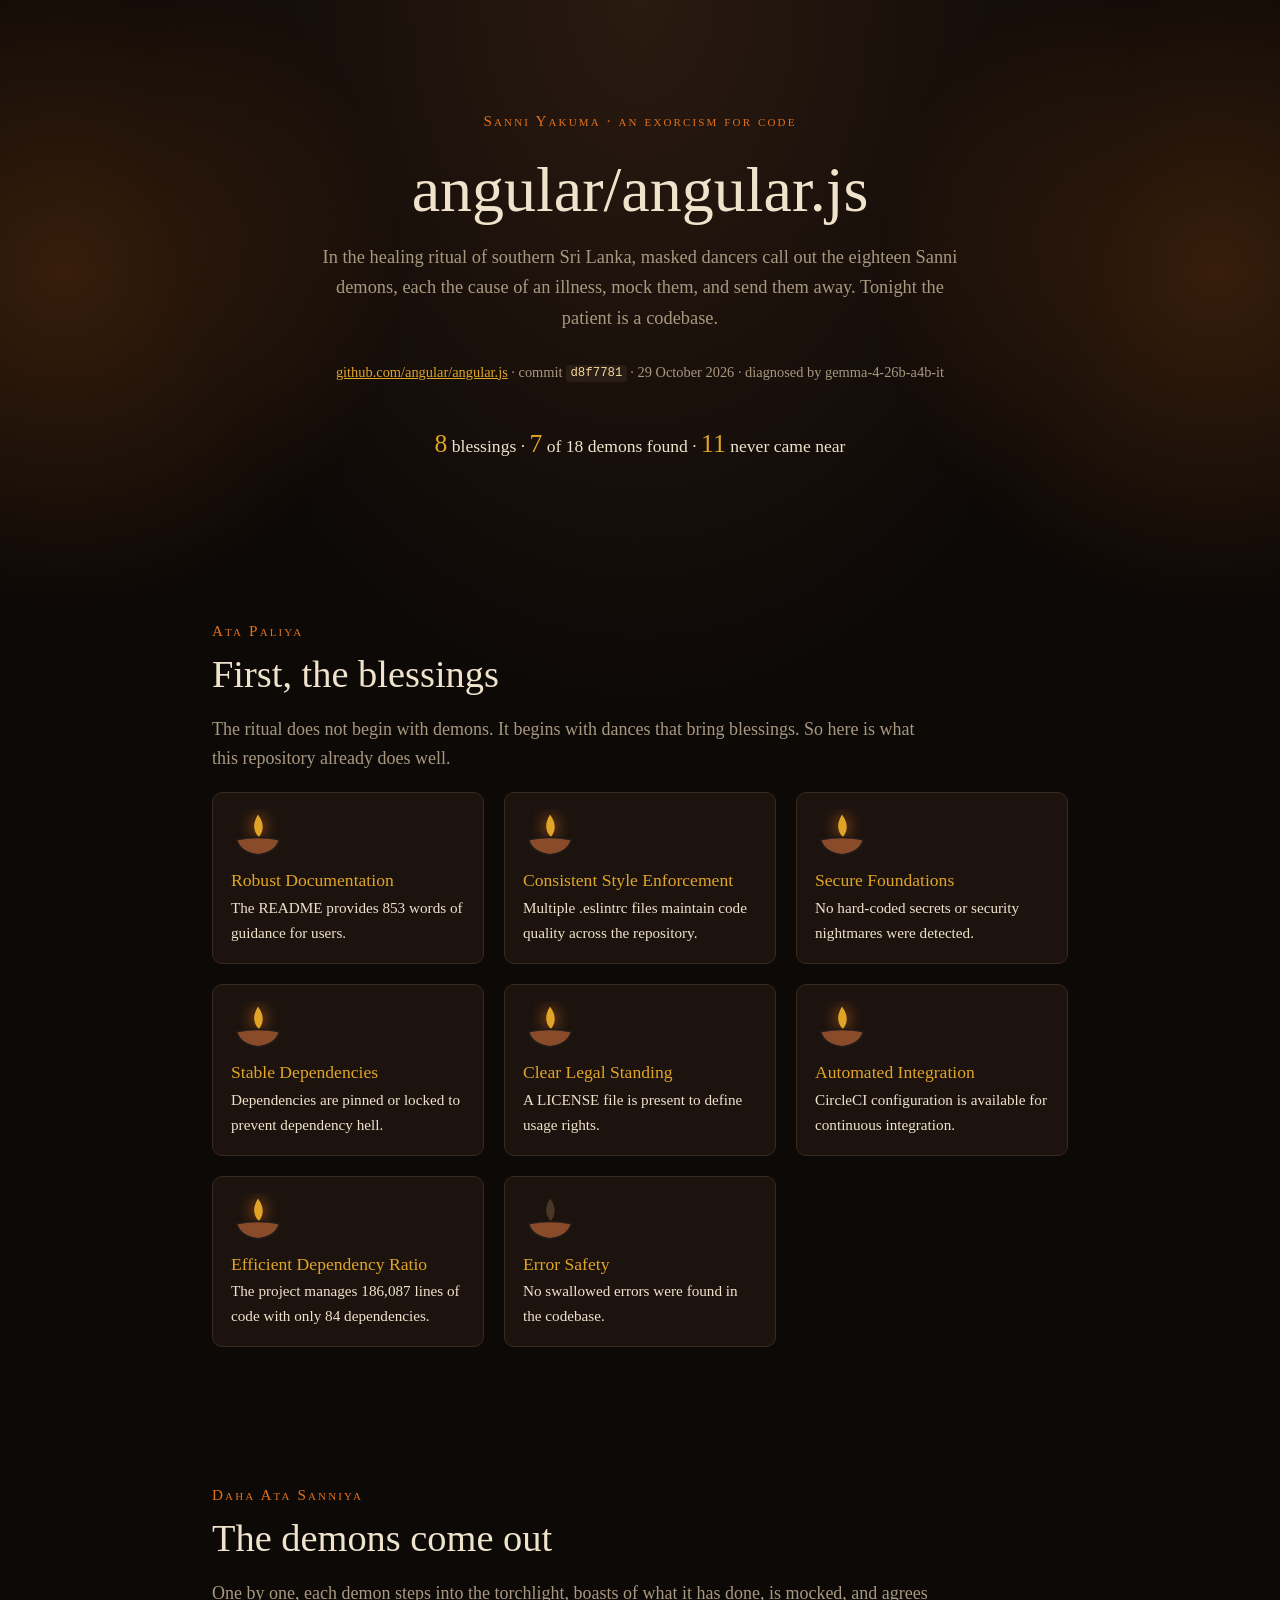
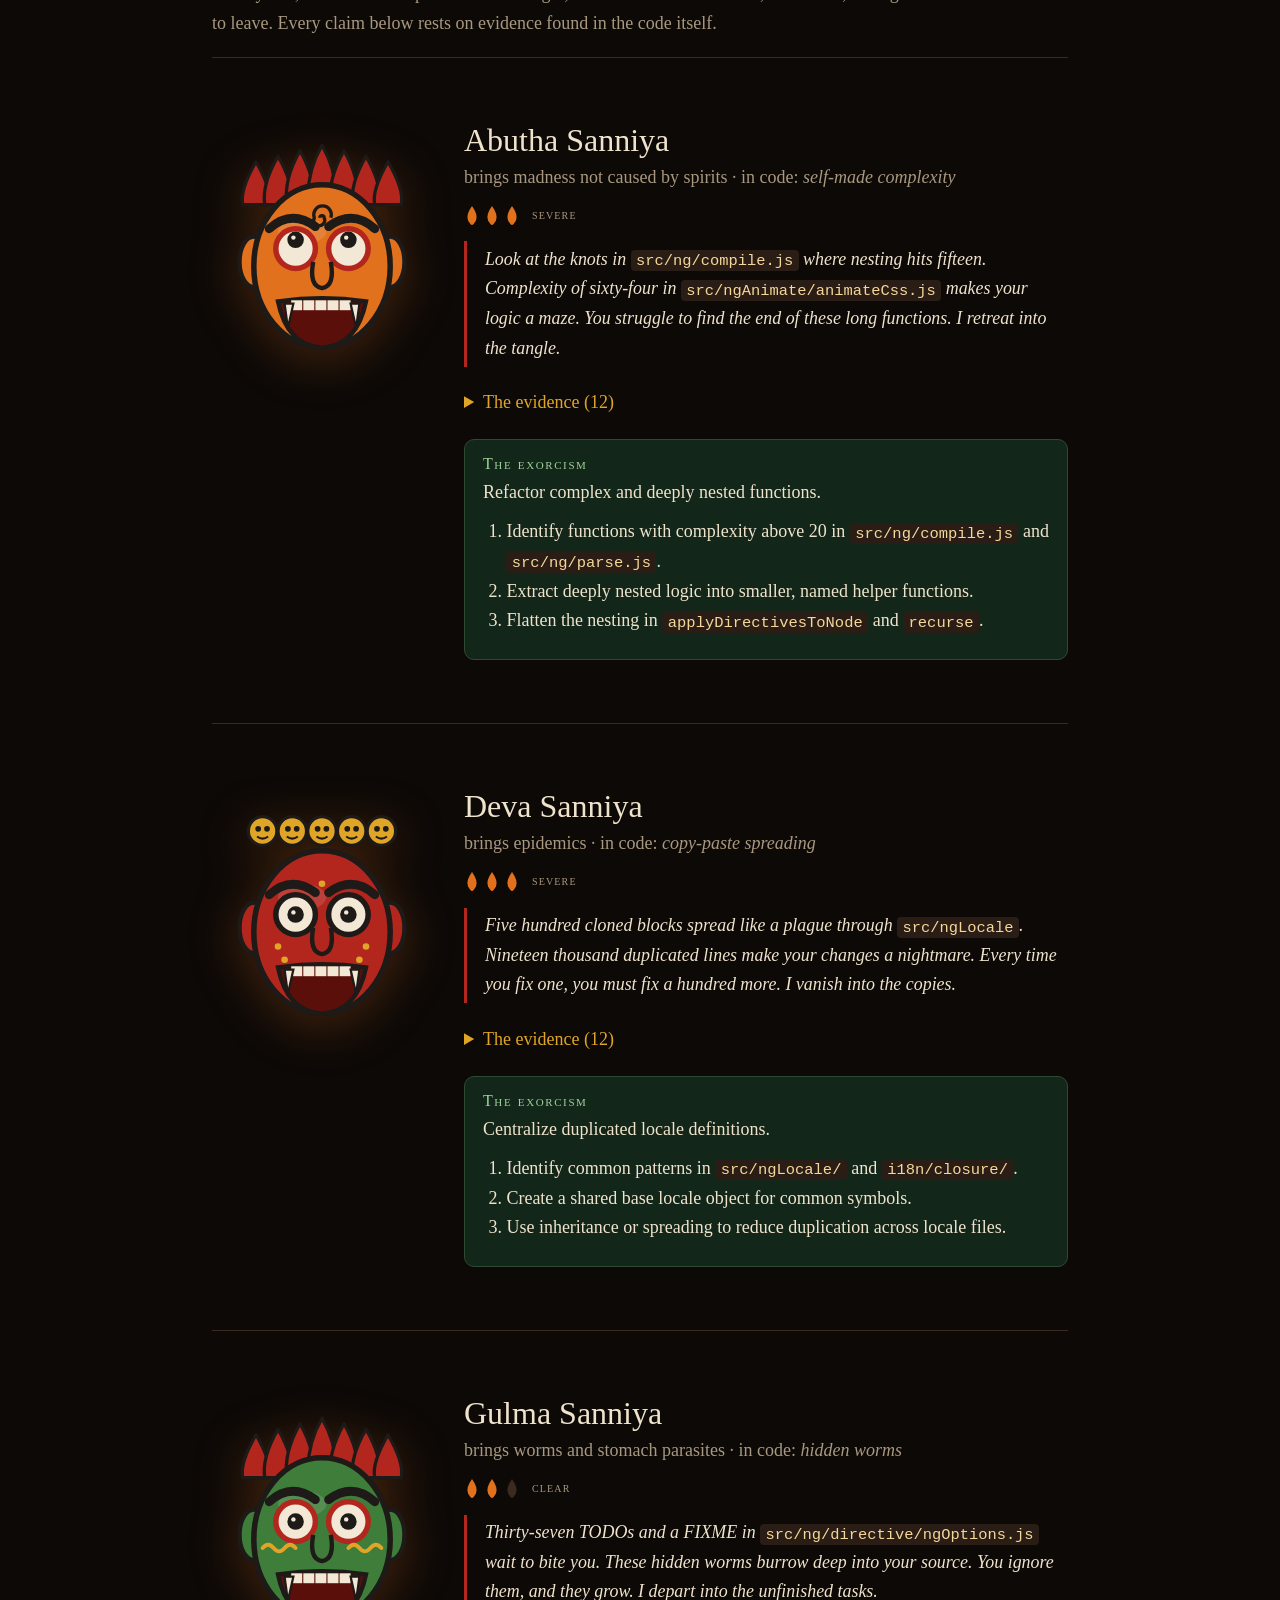
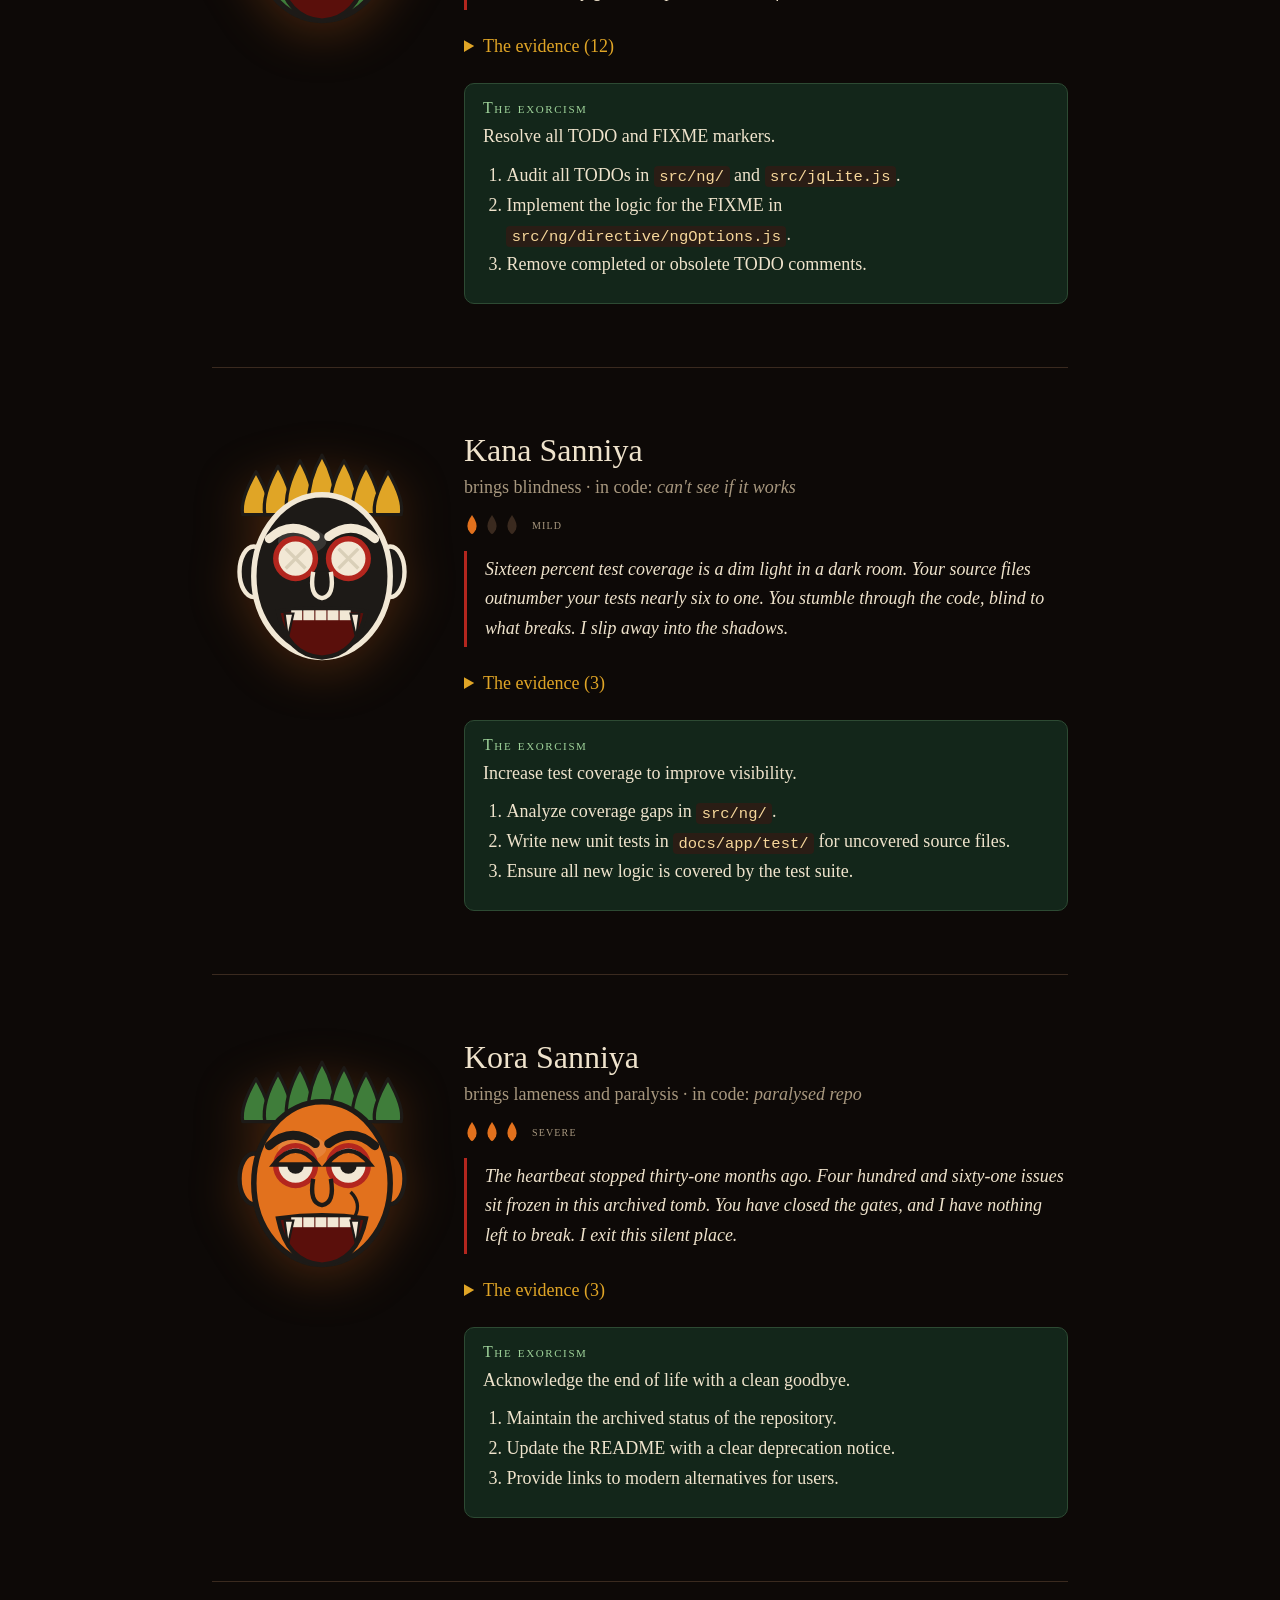
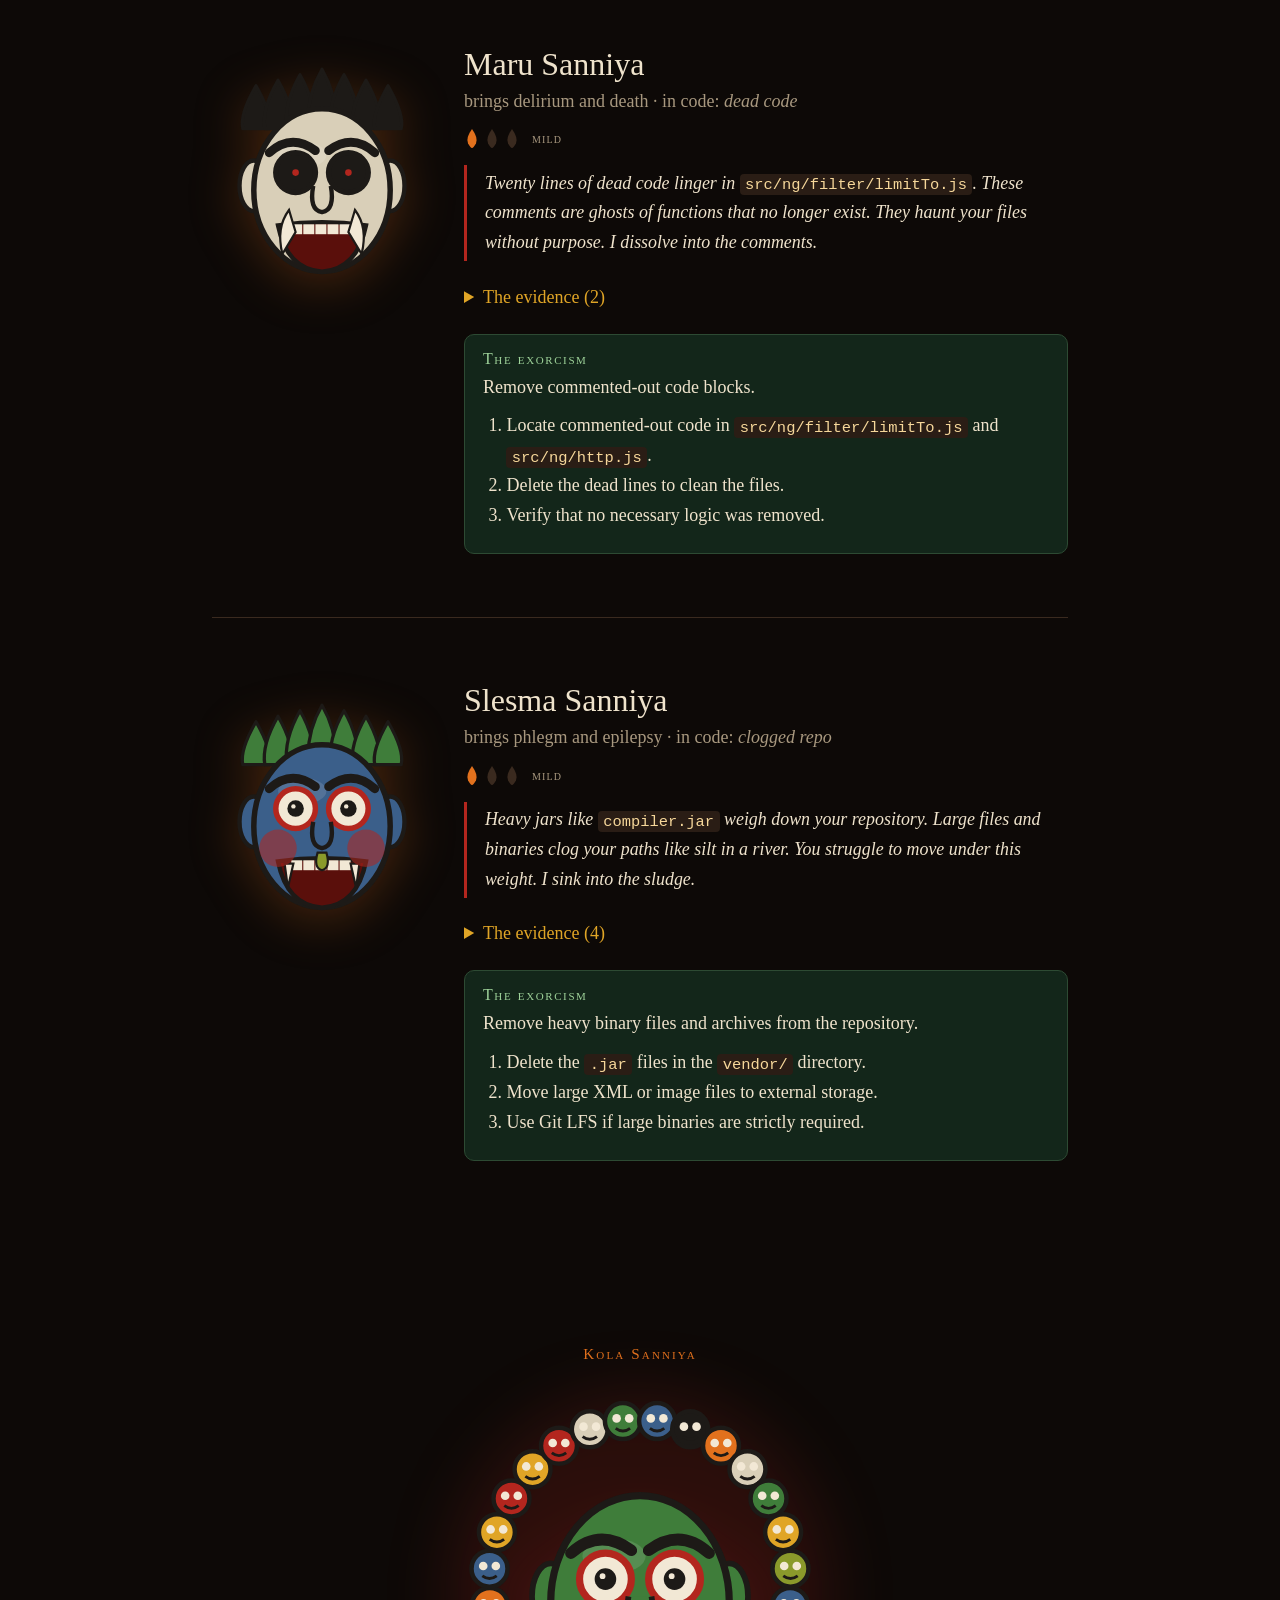
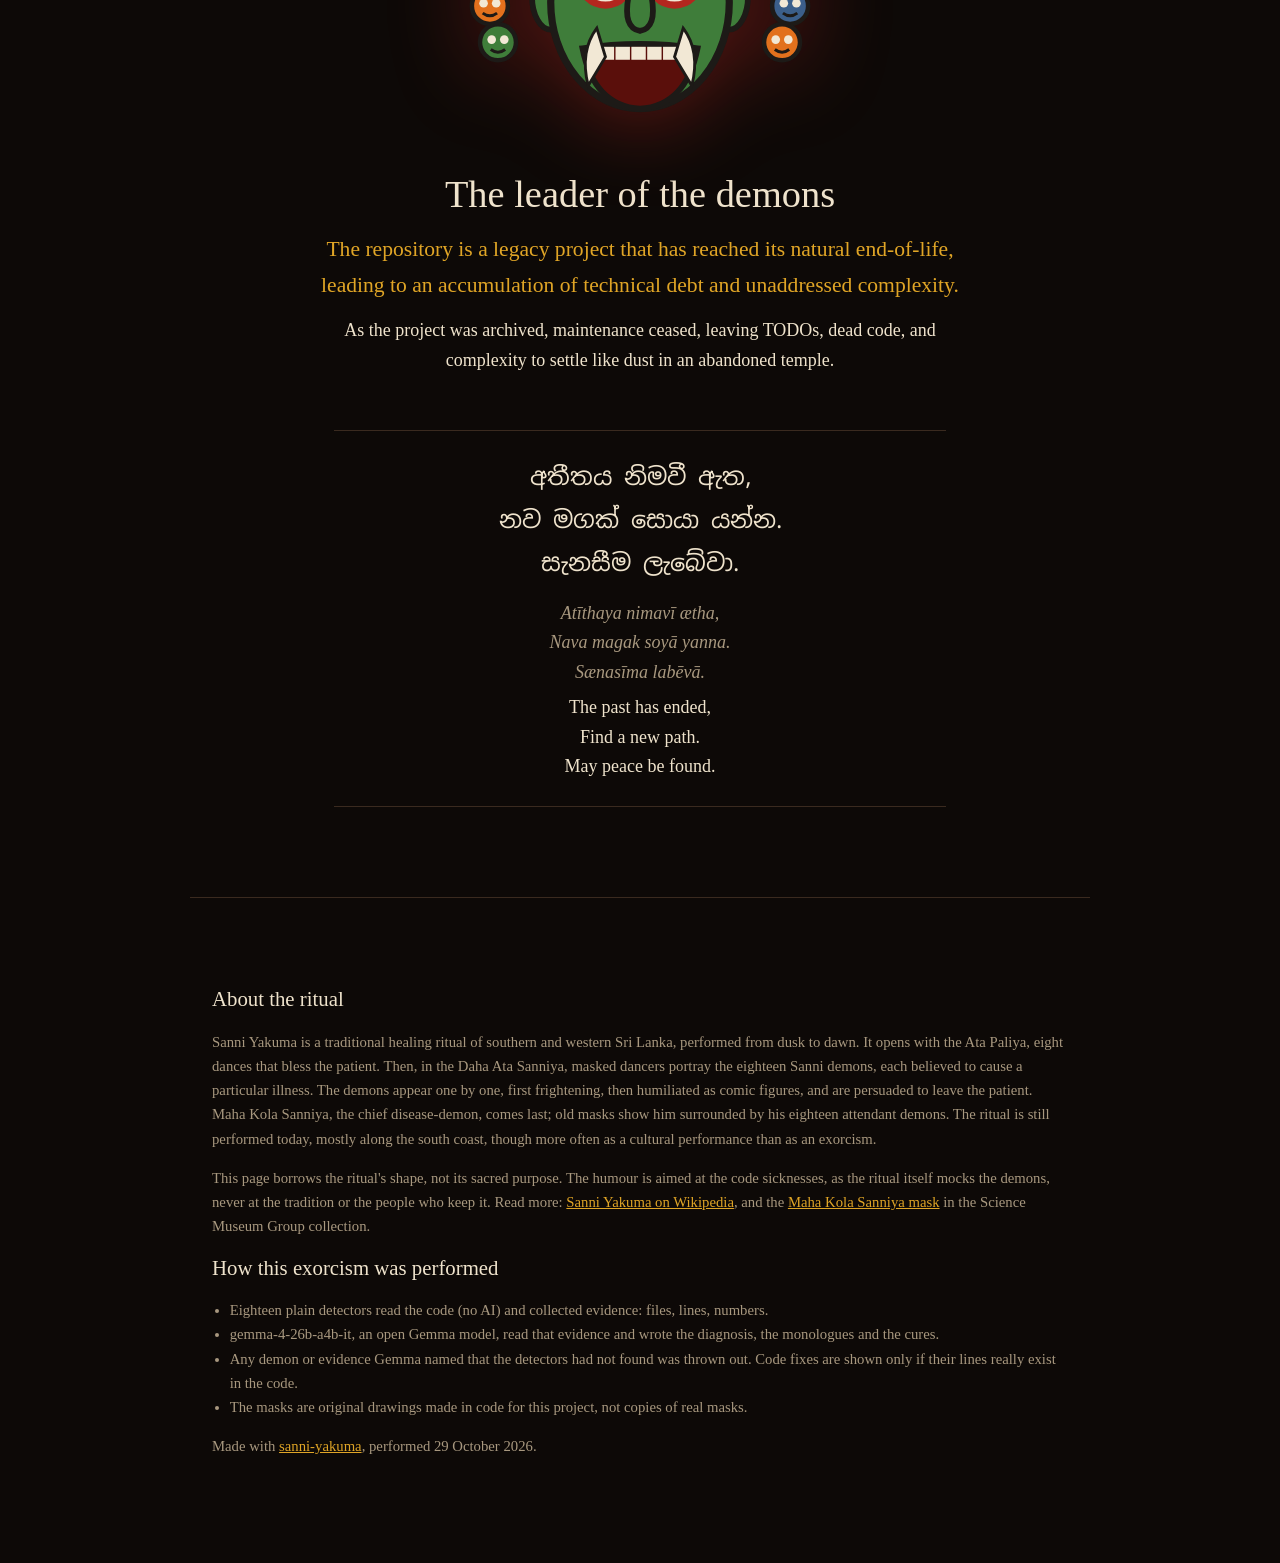
==== docs/angular-angular.js.html @ 9c195333 "docs: add the angular.js ritual to the Hall of Masks" ====
<!DOCTYPE html>
<html lang="en">
<head>
<meta charset="utf-8">
<meta name="viewport" content="width=device-width, initial-scale=1">
<title>Sanni Yakuma · angular/angular.js</title>
<meta name="description" content="An exorcism for the code of angular/angular.js, after the Sanni Yakuma healing ritual of southern Sri Lanka.">
<link rel="preconnect" href="https://fonts.googleapis.com">
<link rel="preconnect" href="https://fonts.gstatic.com" crossorigin>
<link href="https://fonts.googleapis.com/css2?family=Noto+Sans+Sinhala:wght@400;600&display=swap" rel="stylesheet">
<style>
/* Shared by the ritual page and the Hall of Masks. */
:root {
  --night: #0d0907; --wood: #1c130e; --ember: #e2711d; --gold: #e0a526; --red: #b3261e;
  --leaf: #3f7d3a; --cream: #efe3cc; --dim: #a8987f; --line: #3a2a1f;
  --serif: "Iowan Old Style", "Palatino Linotype", Palatino, Georgia, serif;
  --mono: ui-monospace, "SF Mono", Menlo, Consolas, monospace;
  --sinhala: "Noto Sans Sinhala", "Sinhala Sangam MN", "Iskoola Pota", sans-serif;
}
* { box-sizing: border-box; }
html { background: var(--night); }
body {
  margin: 0; color: var(--cream); font: 18px/1.65 var(--serif);
  background: radial-gradient(ellipse at 50% 0%, #2a1a10 0%, var(--night) 55%) fixed;
}
/* Torch light from both sides of the stage. */
body::before, body::after {
  content: ""; position: fixed; top: -10vh; width: 60vw; height: min(80vh, 800px); pointer-events: none; z-index: 0;
  background: radial-gradient(circle, rgba(226,113,29,.20) 0%, rgba(226,113,29,0) 65%);
  animation: flicker 3.7s infinite;
}
body::before { left: -25vw; }
body::after { right: -25vw; animation-duration: 4.3s; animation-delay: -1.2s; }
@keyframes flicker {
  0%, 100% { opacity: .85; } 12% { opacity: 1; } 20% { opacity: .7; } 34% { opacity: .95; }
  52% { opacity: .78; } 68% { opacity: 1; } 81% { opacity: .82; }
}
main, header, footer { position: relative; z-index: 1; max-width: 900px; margin: 0 auto; padding: 0 22px; }
a { color: var(--gold); }
code { font: .86em var(--mono); background: #2a1d15; padding: .1em .35em; border-radius: 4px; color: #f6d79a; }
h1, h2, h3, h4 { font-weight: normal; line-height: 1.2; }
.kicker { font-variant: small-caps; letter-spacing: .14em; color: var(--ember); font-size: .95rem; margin: 0; }
/* Opening */
header.stage { text-align: center; padding-top: clamp(48px, 12vh, 140px); padding-bottom: clamp(24px, 6vh, 70px); }
header.stage h1 { font-size: clamp(2.2rem, 6vw, 4rem); margin: .3em 0 .2em; word-break: break-word; }
header.stage .lede { font-size: 1.15rem; color: var(--dim); max-width: 36em; margin: 0 auto 1.5em; }
.meta { font-size: .9rem; color: var(--dim); }
.meta span + span::before { content: " · "; }
.tally { margin-top: 2.2em; font-size: 1.1rem; }
.tally strong { color: var(--gold); font-weight: normal; font-size: 1.6rem; }

section { padding: clamp(40px, 9vh, 110px) 0 clamp(20px, 4vh, 50px); }
section > h2 { font-size: clamp(1.7rem, 4vw, 2.4rem); margin: .2em 0 .4em; }
section > .intro { color: var(--dim); max-width: 40em; }

/* Ata Paliya: blessings as oil lamps */
.lamps { list-style: none; padding: 0; display: grid; grid-template-columns: repeat(auto-fill, minmax(250px, 1fr)); gap: 20px; }
.lamp { background: var(--wood); border: 1px solid var(--line); border-radius: 10px; padding: 16px 18px 18px; }
.lamp svg { width: 54px; height: 54px; display: block; }
.lamp .flame { fill: #4a3626; transition: fill 1.2s, filter 1.2s; }
.lamp.lit .flame, .no-js .lamp .flame { fill: var(--gold); filter: drop-shadow(0 0 8px var(--ember)); }
.lamp h3 { font-size: 1.1rem; margin: .4em 0 .2em; color: var(--gold); }
.lamp p { margin: 0; font-size: .95rem; color: var(--cream); }

/* Daha Ata Sanniya: the demons */
.demon { display: grid; grid-template-columns: 220px minmax(0, 1fr); gap: 32px; padding: clamp(32px, 7vh, 90px) 0; border-top: 1px solid var(--line); }
.demon .body { min-width: 0; }
.demon .mask svg { width: 100%; height: auto; filter: drop-shadow(0 10px 24px rgba(226,113,29,.25)); }
.demon h3 { font-size: 2rem; margin: 0; }
.demon .illness { color: var(--dim); margin: .2em 0 .6em; }
.flames { display: flex; gap: 4px; align-items: center; margin-bottom: 1em; font-size: .9rem; color: var(--dim); }
.flames svg { width: 16px; height: 21px; fill: var(--ember); }
.flames svg.off { fill: #3a2a1f; }
.flames span { margin-left: 8px; font-variant: small-caps; letter-spacing: .08em; }
blockquote.monologue {
  margin: 0 0 1.2em; padding: .2em 0 .2em 1em; border-left: 3px solid var(--red);
  font-style: italic; font-size: 1.12rem;
}
details { margin: 0 0 1.2em; }
summary { cursor: pointer; color: var(--gold); }
.evidence { list-style: none; padding: 0; margin: .6em 0 0; font-size: .92rem; }
.evidence li { padding: 6px 0; border-bottom: 1px dashed var(--line); }
.evidence .eid { color: var(--dim); font: .8em var(--mono); margin-right: .5em; }
.evidence .note { color: var(--dim); }
.exorcism { background: #13261a; border: 1px solid #2d4a33; border-radius: 10px; padding: 14px 18px; }
.exorcism h4 { margin: 0 0 .3em; color: #9fd39a; font-variant: small-caps; letter-spacing: .1em; font-size: 1rem; }
.exorcism p { margin: 0 0 .5em; }
.exorcism ol { margin: 0 0 .5em; padding-left: 1.3em; }
pre.diff { margin: .8em 0 0; padding: 12px; overflow-x: auto; background: #0b0f0b; border-radius: 6px; font: 13px/1.5 var(--mono); }
pre.diff .add { color: #8fdc8a; } pre.diff .del { color: #ef8a80; }
pre.diff .hunk { color: #7aa6d6; } pre.diff .file { color: var(--dim); } pre.diff .ctx { color: #c9bda8; }
pre.diff span { display: block; white-space: pre; }
.none { color: var(--dim); font-style: italic; }

/* The spared */
.spared { display: grid; grid-template-columns: repeat(auto-fill, minmax(190px, 1fr)); gap: 16px; list-style: none; padding: 0; }
.spared li { display: flex; gap: 10px; align-items: center; font-size: .88rem; color: var(--dim); }
.spared svg { width: 56px; flex: none; opacity: .75; }
.spared strong { color: var(--cream); font-weight: normal; display: block; }

/* Kola Sanniya */
#kola { text-align: center; }
#kola .mask svg { width: min(360px, 80vw); height: auto; filter: drop-shadow(0 12px 40px rgba(179,38,30,.45)); }
#kola .root { font-size: 1.35rem; max-width: 30em; margin: .6em auto; color: var(--gold); }
#kola .explanation { max-width: 36em; margin: 0 auto; color: var(--cream); }
.verse { margin: 3em auto 0; max-width: 34em; padding: 24px; border-top: 1px solid var(--line); border-bottom: 1px solid var(--line); }
.verse .si { font: 1.5rem/1.8 var(--sinhala); margin: 0; white-space: pre-line; }
.verse .tr { color: var(--dim); font-style: italic; margin: .8em 0 .3em; white-space: pre-line; }
.verse .en { margin: 0; white-space: pre-line; }

footer { padding: clamp(40px, 8vh, 100px) 22px clamp(50px, 10vh, 120px); color: var(--dim); font-size: .92rem; border-top: 1px solid var(--line); margin-top: 6vh; }
footer h2 { color: var(--cream); font-size: 1.3rem; }
footer ul { padding-left: 1.2em; }

/* Demons walk on as you scroll (only when JS runs). */
.js .reveal { opacity: 0; transform: translateY(40px); transition: opacity 1s ease, transform 1s ease; }
.js .reveal.seen { opacity: 1; transform: none; }

@media (max-width: 680px) {
  .demon { grid-template-columns: 1fr; gap: 12px; }
  .demon .mask svg { width: 170px; }
}
@media (prefers-reduced-motion: reduce) {
  body::before, body::after { animation: none; }
  .js .reveal { opacity: 1; transform: none; transition: none; }
  .lamp .flame { transition: none; }
}
</style>
</head>
<body class="no-js">
<script>document.body.classList.remove("no-js"); document.documentElement.classList.add("js");</script>

<header class="stage">
  <p class="kicker">Sanni Yakuma · an exorcism for code</p>
  <h1>angular/angular.js</h1>
  <p class="lede">
    In the healing ritual of southern Sri Lanka, masked dancers call out the eighteen Sanni demons,
    each the cause of an illness, mock them, and send them away. Tonight the patient is a codebase.
  </p>
  <p class="meta">
<span><a href="https://github.com/angular/angular.js">github.com/angular/angular.js</a></span><span>commit <code>d8f7781</code></span>    <span>29 October 2026</span>
    <span>diagnosed by gemma-4-26b-a4b-it</span>
  </p>
  <p class="tally">
    <strong>8</strong> blessings ·
    <strong>7</strong> of 18 demons found ·
    <strong>11</strong> never came near
  </p>
</header>

<main>
  <section id="ata-paliya">
    <p class="kicker">Ata Paliya</p>
    <h2>First, the blessings</h2>
    <p class="intro">
      The ritual does not begin with demons. It begins with dances that bring blessings.
      So here is what this repository already does well.
    </p>
    <ul class="lamps">
      <li class="lamp reveal">
        <svg viewBox="0 0 60 60" aria-hidden="true">
          <path class="flame" d="M30,6 Q40,20 31,31 Q21,21 30,6 Z"/>
          <path d="M6,34 Q30,29 54,34 Q50,49 30,51 Q10,49 6,34 Z" fill="#8a4b2a" stroke="#1d1a17" stroke-width="2"/>
        </svg>
        <h3>Robust Documentation</h3>
        <p>The README provides 853 words of guidance for users.</p>
      </li>
      <li class="lamp reveal">
        <svg viewBox="0 0 60 60" aria-hidden="true">
          <path class="flame" d="M30,6 Q40,20 31,31 Q21,21 30,6 Z"/>
          <path d="M6,34 Q30,29 54,34 Q50,49 30,51 Q10,49 6,34 Z" fill="#8a4b2a" stroke="#1d1a17" stroke-width="2"/>
        </svg>
        <h3>Consistent Style Enforcement</h3>
        <p>Multiple .eslintrc files maintain code quality across the repository.</p>
      </li>
      <li class="lamp reveal">
        <svg viewBox="0 0 60 60" aria-hidden="true">
          <path class="flame" d="M30,6 Q40,20 31,31 Q21,21 30,6 Z"/>
          <path d="M6,34 Q30,29 54,34 Q50,49 30,51 Q10,49 6,34 Z" fill="#8a4b2a" stroke="#1d1a17" stroke-width="2"/>
        </svg>
        <h3>Secure Foundations</h3>
        <p>No hard-coded secrets or security nightmares were detected.</p>
      </li>
      <li class="lamp reveal">
        <svg viewBox="0 0 60 60" aria-hidden="true">
          <path class="flame" d="M30,6 Q40,20 31,31 Q21,21 30,6 Z"/>
          <path d="M6,34 Q30,29 54,34 Q50,49 30,51 Q10,49 6,34 Z" fill="#8a4b2a" stroke="#1d1a17" stroke-width="2"/>
        </svg>
        <h3>Stable Dependencies</h3>
        <p>Dependencies are pinned or locked to prevent dependency hell.</p>
      </li>
      <li class="lamp reveal">
        <svg viewBox="0 0 60 60" aria-hidden="true">
          <path class="flame" d="M30,6 Q40,20 31,31 Q21,21 30,6 Z"/>
          <path d="M6,34 Q30,29 54,34 Q50,49 30,51 Q10,49 6,34 Z" fill="#8a4b2a" stroke="#1d1a17" stroke-width="2"/>
        </svg>
        <h3>Clear Legal Standing</h3>
        <p>A LICENSE file is present to define usage rights.</p>
      </li>
      <li class="lamp reveal">
        <svg viewBox="0 0 60 60" aria-hidden="true">
          <path class="flame" d="M30,6 Q40,20 31,31 Q21,21 30,6 Z"/>
          <path d="M6,34 Q30,29 54,34 Q50,49 30,51 Q10,49 6,34 Z" fill="#8a4b2a" stroke="#1d1a17" stroke-width="2"/>
        </svg>
        <h3>Automated Integration</h3>
        <p>CircleCI configuration is available for continuous integration.</p>
      </li>
      <li class="lamp reveal">
        <svg viewBox="0 0 60 60" aria-hidden="true">
          <path class="flame" d="M30,6 Q40,20 31,31 Q21,21 30,6 Z"/>
          <path d="M6,34 Q30,29 54,34 Q50,49 30,51 Q10,49 6,34 Z" fill="#8a4b2a" stroke="#1d1a17" stroke-width="2"/>
        </svg>
        <h3>Efficient Dependency Ratio</h3>
        <p>The project manages 186,087 lines of code with only 84 dependencies.</p>
      </li>
      <li class="lamp reveal">
        <svg viewBox="0 0 60 60" aria-hidden="true">
          <path class="flame" d="M30,6 Q40,20 31,31 Q21,21 30,6 Z"/>
          <path d="M6,34 Q30,29 54,34 Q50,49 30,51 Q10,49 6,34 Z" fill="#8a4b2a" stroke="#1d1a17" stroke-width="2"/>
        </svg>
        <h3>Error Safety</h3>
        <p>No swallowed errors were found in the codebase.</p>
      </li>
    </ul>
  </section>

  <section id="daha-ata-sanniya">
    <p class="kicker">Daha Ata Sanniya</p>
    <h2>The demons come out</h2>
    <p class="intro">
      One by one, each demon steps into the torchlight, boasts of what it has done, is mocked,
      and agrees to leave. Every claim below rests on evidence found in the code itself.
    </p>

    <article class="demon reveal" id="abutha">
      <div class="mask"><svg xmlns="http://www.w3.org/2000/svg" viewBox="0 0 200 215" role="img" aria-label="Abutha Sanniya mask"><title>Abutha Sanniya mask</title><path d="M28,76 Q25,63 40,37 Q55,63 52,76 Z" fill="#b3261e" stroke="#1d1a17" stroke-width="3" stroke-linejoin="round"/><path d="M48,76 Q45,58 60,32 Q75,58 72,76 Z" fill="#b3261e" stroke="#1d1a17" stroke-width="3" stroke-linejoin="round"/><path d="M68,76 Q65,53 80,27 Q95,53 92,76 Z" fill="#b3261e" stroke="#1d1a17" stroke-width="3" stroke-linejoin="round"/><path d="M88,76 Q85,48 100,22 Q115,48 112,76 Z" fill="#b3261e" stroke="#1d1a17" stroke-width="3" stroke-linejoin="round"/><path d="M108,76 Q105,53 120,27 Q135,53 132,76 Z" fill="#b3261e" stroke="#1d1a17" stroke-width="3" stroke-linejoin="round"/><path d="M128,76 Q125,58 140,32 Q155,58 152,76 Z" fill="#b3261e" stroke="#1d1a17" stroke-width="3" stroke-linejoin="round"/><path d="M148,76 Q145,63 160,37 Q175,63 172,76 Z" fill="#b3261e" stroke="#1d1a17" stroke-width="3" stroke-linejoin="round"/><ellipse cx="38" cy="128" rx="13" ry="23" fill="#e2711d" stroke="#1d1a17" stroke-width="4"/><ellipse cx="162" cy="128" rx="13" ry="23" fill="#e2711d" stroke="#1d1a17" stroke-width="4"/><ellipse cx="100" cy="132" rx="62" ry="74" fill="#e2711d" stroke="#1d1a17" stroke-width="5"/><ellipse cx="82" cy="100" rx="22" ry="12" fill="#ffffff" opacity="0.12"/><path d="M52,98 Q72,80 94,96" stroke="#1d1a17" stroke-width="8" fill="none" stroke-linecap="round"/><path d="M106,96 Q128,80 148,98" stroke="#1d1a17" stroke-width="8" fill="none" stroke-linecap="round"/><circle cx="76" cy="116" r="18" fill="#f2e8d5" stroke="#b3261e" stroke-width="5"/><circle cx="76" cy="108" r="7.5" fill="#1d1a17"/><circle cx="74" cy="106" r="2" fill="#f2e8d5"/><circle cx="124" cy="116" r="18" fill="#f2e8d5" stroke="#b3261e" stroke-width="5"/><circle cx="124" cy="108" r="7.5" fill="#1d1a17"/><circle cx="122" cy="106" r="2" fill="#f2e8d5"/><path d="M92,128 Q88,150 100,152 Q112,150 108,128" fill="#e2711d" stroke="#1d1a17" stroke-width="4"/><path d="M60,164 Q100,158 140,164 Q132,204 100,206 Q68,204 60,164 Z" fill="#5a0f0b" stroke="#1d1a17" stroke-width="4"/><rect x="72" y="163" width="10" height="9" fill="#f2e8d5"/><rect x="83" y="163" width="10" height="9" fill="#f2e8d5"/><rect x="94" y="163" width="10" height="9" fill="#f2e8d5"/><rect x="105" y="163" width="10" height="9" fill="#f2e8d5"/><rect x="116" y="163" width="10" height="9" fill="#f2e8d5"/><path d="M66,166 L74,166 L69,188 Z" fill="#f2e8d5" stroke="#1d1a17" stroke-width="2"/><path d="M126,166 L134,166 L131,188 Z" fill="#f2e8d5" stroke="#1d1a17" stroke-width="2"/><path d="M100,88 m-2,0 a2,2 0 1,1 4,0 a5,5 0 1,1 -9,0 a8,8 0 1,1 15,0" fill="none" stroke="#1d1a17" stroke-width="3"/></svg></div>
      <div class="body">
        <h3>Abutha Sanniya</h3>
        <p class="illness">brings madness not caused by spirits · in code: <em>self-made complexity</em></p>
        <div class="flames" aria-label="severity 3 of 3">
          <svg viewBox="0 0 20 26" class="" aria-hidden="true"><path d="M10,1 Q18,12 15,19 Q12,25 10,25 Q8,25 5,19 Q2,12 10,1 Z"/></svg>
          <svg viewBox="0 0 20 26" class="" aria-hidden="true"><path d="M10,1 Q18,12 15,19 Q12,25 10,25 Q8,25 5,19 Q2,12 10,1 Z"/></svg>
          <svg viewBox="0 0 20 26" class="" aria-hidden="true"><path d="M10,1 Q18,12 15,19 Q12,25 10,25 Q8,25 5,19 Q2,12 10,1 Z"/></svg>
          <span>severe</span>
        </div>
        <blockquote class="monologue">Look at the knots in <code>src/ng/compile.js</code> where nesting hits fifteen. Complexity of sixty-four in <code>src/ngAnimate/animateCss.js</code> makes your logic a maze. You struggle to find the end of these long functions. I retreat into the tangle.</blockquote>

        <details>
          <summary>The evidence (12)</summary>
          <ul class="evidence">
            <li>
              <span class="eid">E1</span>
<a href="https://github.com/angular/angular.js/blob/d8f77817eb5c98dec5317bc3756d1ea1812bcfbe/src/ngAnimate/animateCss.js#L417"><code>src/ngAnimate/animateCss.js:417</code></a>
<span class="note">`init`: 187 lines, complexity 64, nesting 5</span>            </li>
            <li>
              <span class="eid">E2</span>
<a href="https://github.com/angular/angular.js/blob/d8f77817eb5c98dec5317bc3756d1ea1812bcfbe/src/ng/rootScope.js#L101"><code>src/ng/rootScope.js:101</code></a>
<span class="note">`this.$get`: 158 lines, complexity 33, nesting 11</span>            </li>
            <li>
              <span class="eid">E3</span>
<a href="https://github.com/angular/angular.js/blob/d8f77817eb5c98dec5317bc3756d1ea1812bcfbe/src/ng/rootScope.js#L771"><code>src/ng/rootScope.js:771</code></a>
<span class="note">`$digest`: 91 lines, complexity 37, nesting 11</span>            </li>
            <li>
              <span class="eid">E4</span>
<a href="https://github.com/angular/angular.js/blob/d8f77817eb5c98dec5317bc3756d1ea1812bcfbe/src/ng/compile.js#L2926"><code>src/ng/compile.js:2926</code></a>
<span class="note">`applyDirectivesToNode`: 67 lines, complexity 25, nesting 15</span>            </li>
            <li>
              <span class="eid">E5</span>
<a href="https://github.com/angular/angular.js/blob/d8f77817eb5c98dec5317bc3756d1ea1812bcfbe/src/ng/parse.js#L906"><code>src/ng/parse.js:906</code></a>
<span class="note">`recurse`: 132 lines, complexity 44, nesting 6</span>            </li>
            <li>
              <span class="eid">E6</span>
<a href="https://github.com/angular/angular.js/blob/d8f77817eb5c98dec5317bc3756d1ea1812bcfbe/Gruntfile.js#L56"><code>Gruntfile.js:56</code></a>
<span class="note">`module.exports`: 337 lines, complexity 4, nesting 8</span>            </li>
            <li>
              <span class="eid">E7</span>
<a href="https://github.com/angular/angular.js/blob/d8f77817eb5c98dec5317bc3756d1ea1812bcfbe/src/ng/compile.js#L3814"><code>src/ng/compile.js:3814</code></a>
<span class="note">`getTrustedAttrContext`: 24 lines, complexity 17, nesting 14</span>            </li>
            <li>
              <span class="eid">E8</span>
<a href="https://github.com/angular/angular.js/blob/d8f77817eb5c98dec5317bc3756d1ea1812bcfbe/src/ngAnimate/animateQueue.js#L326"><code>src/ngAnimate/animateQueue.js:326</code></a>
<span class="note">`queueAnimation`: 114 lines, complexity 35, nesting 5</span>            </li>
            <li>
              <span class="eid">E9</span>
<a href="https://github.com/angular/angular.js/blob/d8f77817eb5c98dec5317bc3756d1ea1812bcfbe/src/ngMock/angular-mocks.js#L902"><code>src/ngMock/angular-mocks.js:902</code></a>
<span class="note">`(anonymous)`: 9 lines, complexity 1, nesting 17</span>            </li>
            <li>
              <span class="eid">E10</span>
<a href="https://github.com/angular/angular.js/blob/d8f77817eb5c98dec5317bc3756d1ea1812bcfbe/src/ngResource/resource.js#L724"><code>src/ngResource/resource.js:724</code></a>
<span class="note">`(anonymous)`: 77 lines, complexity 30, nesting 5</span>            </li>
            <li>
              <span class="eid">E11</span>
<a href="https://github.com/angular/angular.js/blob/d8f77817eb5c98dec5317bc3756d1ea1812bcfbe/src/ng/compile.js#L2519"><code>src/ng/compile.js:2519</code></a>
<span class="note">`compileNodes`: 30 lines, complexity 13, nesting 12</span>            </li>
            <li>
              <span class="eid">E12</span>
<a href="https://github.com/angular/angular.js/blob/d8f77817eb5c98dec5317bc3756d1ea1812bcfbe/src/ng/compile.js#L2694"><code>src/ng/compile.js:2694</code></a>
<span class="note">`collectDirectives`: 72 lines, complexity 21, nesting 7</span>            </li>
          </ul>
        </details>

        <div class="exorcism">
          <h4>The exorcism</h4>
          <p>Refactor complex and deeply nested functions.</p>
          <ol>
<li>Identify functions with complexity above 20 in <code>src/ng/compile.js</code> and <code>src/ng/parse.js</code>.</li><li>Extract deeply nested logic into smaller, named helper functions.</li><li>Flatten the nesting in <code>applyDirectivesToNode</code> and <code>recurse</code>.</li>          </ol>
        </div>
      </div>
    </article>
    <article class="demon reveal" id="deva">
      <div class="mask"><svg xmlns="http://www.w3.org/2000/svg" viewBox="0 0 200 215" role="img" aria-label="Deva Sanniya mask"><title>Deva Sanniya mask</title><circle cx="46" cy="40" r="13" fill="#e0a526" stroke="#1d1a17" stroke-width="3"/><circle cx="42" cy="38" r="2.6" fill="#1d1a17"/><circle cx="50" cy="38" r="2.6" fill="#1d1a17"/><path d="M41,45 Q46,49 51,45" stroke="#1d1a17" stroke-width="2" fill="none"/><circle cx="73" cy="40" r="13" fill="#e0a526" stroke="#1d1a17" stroke-width="3"/><circle cx="69" cy="38" r="2.6" fill="#1d1a17"/><circle cx="77" cy="38" r="2.6" fill="#1d1a17"/><path d="M68,45 Q73,49 78,45" stroke="#1d1a17" stroke-width="2" fill="none"/><circle cx="100" cy="40" r="13" fill="#e0a526" stroke="#1d1a17" stroke-width="3"/><circle cx="96" cy="38" r="2.6" fill="#1d1a17"/><circle cx="104" cy="38" r="2.6" fill="#1d1a17"/><path d="M95,45 Q100,49 105,45" stroke="#1d1a17" stroke-width="2" fill="none"/><circle cx="127" cy="40" r="13" fill="#e0a526" stroke="#1d1a17" stroke-width="3"/><circle cx="123" cy="38" r="2.6" fill="#1d1a17"/><circle cx="131" cy="38" r="2.6" fill="#1d1a17"/><path d="M122,45 Q127,49 132,45" stroke="#1d1a17" stroke-width="2" fill="none"/><circle cx="154" cy="40" r="13" fill="#e0a526" stroke="#1d1a17" stroke-width="3"/><circle cx="150" cy="38" r="2.6" fill="#1d1a17"/><circle cx="158" cy="38" r="2.6" fill="#1d1a17"/><path d="M149,45 Q154,49 159,45" stroke="#1d1a17" stroke-width="2" fill="none"/><ellipse cx="38" cy="128" rx="13" ry="23" fill="#b3261e" stroke="#1d1a17" stroke-width="4"/><ellipse cx="162" cy="128" rx="13" ry="23" fill="#b3261e" stroke="#1d1a17" stroke-width="4"/><ellipse cx="100" cy="132" rx="62" ry="74" fill="#b3261e" stroke="#1d1a17" stroke-width="5"/><ellipse cx="82" cy="100" rx="22" ry="12" fill="#ffffff" opacity="0.12"/><path d="M52,98 Q72,80 94,96" stroke="#1d1a17" stroke-width="8" fill="none" stroke-linecap="round"/><path d="M106,96 Q128,80 148,98" stroke="#1d1a17" stroke-width="8" fill="none" stroke-linecap="round"/><circle cx="76" cy="116" r="18" fill="#f2e8d5" stroke="#1d1a17" stroke-width="5"/><circle cx="76" cy="116" r="7.5" fill="#1d1a17"/><circle cx="74" cy="114" r="2" fill="#f2e8d5"/><circle cx="124" cy="116" r="18" fill="#f2e8d5" stroke="#1d1a17" stroke-width="5"/><circle cx="124" cy="116" r="7.5" fill="#1d1a17"/><circle cx="122" cy="114" r="2" fill="#f2e8d5"/><path d="M92,128 Q88,150 100,152 Q112,150 108,128" fill="#b3261e" stroke="#1d1a17" stroke-width="4"/><path d="M60,164 Q100,158 140,164 Q132,204 100,206 Q68,204 60,164 Z" fill="#5a0f0b" stroke="#1d1a17" stroke-width="4"/><rect x="72" y="163" width="10" height="9" fill="#f2e8d5"/><rect x="83" y="163" width="10" height="9" fill="#f2e8d5"/><rect x="94" y="163" width="10" height="9" fill="#f2e8d5"/><rect x="105" y="163" width="10" height="9" fill="#f2e8d5"/><rect x="116" y="163" width="10" height="9" fill="#f2e8d5"/><path d="M66,166 L74,166 L69,188 Z" fill="#f2e8d5" stroke="#1d1a17" stroke-width="2"/><path d="M126,166 L134,166 L131,188 Z" fill="#f2e8d5" stroke="#1d1a17" stroke-width="2"/><circle cx="60" cy="145" r="3" fill="#e0a526"/><circle cx="140" cy="145" r="3" fill="#e0a526"/><circle cx="66" cy="157" r="3" fill="#e0a526"/><circle cx="134" cy="157" r="3" fill="#e0a526"/><circle cx="100" cy="88" r="3" fill="#e0a526"/></svg></div>
      <div class="body">
        <h3>Deva Sanniya</h3>
        <p class="illness">brings epidemics · in code: <em>copy-paste spreading</em></p>
        <div class="flames" aria-label="severity 3 of 3">
          <svg viewBox="0 0 20 26" class="" aria-hidden="true"><path d="M10,1 Q18,12 15,19 Q12,25 10,25 Q8,25 5,19 Q2,12 10,1 Z"/></svg>
          <svg viewBox="0 0 20 26" class="" aria-hidden="true"><path d="M10,1 Q18,12 15,19 Q12,25 10,25 Q8,25 5,19 Q2,12 10,1 Z"/></svg>
          <svg viewBox="0 0 20 26" class="" aria-hidden="true"><path d="M10,1 Q18,12 15,19 Q12,25 10,25 Q8,25 5,19 Q2,12 10,1 Z"/></svg>
          <span>severe</span>
        </div>
        <blockquote class="monologue">Five hundred cloned blocks spread like a plague through <code>src/ngLocale</code>. Nineteen thousand duplicated lines make your changes a nightmare. Every time you fix one, you must fix a hundred more. I vanish into the copies.</blockquote>

        <details>
          <summary>The evidence (12)</summary>
          <ul class="evidence">
            <li>
              <span class="eid">E13</span>
<a href="https://github.com/angular/angular.js/blob/d8f77817eb5c98dec5317bc3756d1ea1812bcfbe/src/ngLocale/angular-locale_agq-cm.js#L1"><code>src/ngLocale/angular-locale_agq-cm.js:1</code></a>
<span class="note">same 6+ lines also at src/ngLocale/angular-locale_agq.js:1, src/ngLocale/angular-locale_ak-gh.js:1, src/ngLocale/angular-locale_ak.js:1 and 474 more</span>            </li>
            <li>
              <span class="eid">E14</span>
<a href="https://github.com/angular/angular.js/blob/d8f77817eb5c98dec5317bc3756d1ea1812bcfbe/src/ngLocale/angular-locale_agq-cm.js#L14"><code>src/ngLocale/angular-locale_agq-cm.js:14</code></a>
<span class="note">same 6+ lines also at src/ngLocale/angular-locale_agq.js:14, src/ngLocale/angular-locale_ak-gh.js:14, src/ngLocale/angular-locale_ak.js:14 and 469 more</span>            </li>
            <li>
              <span class="eid">E15</span>
<a href="https://github.com/angular/angular.js/blob/d8f77817eb5c98dec5317bc3756d1ea1812bcfbe/src/ngLocale/angular-locale_af-na.js#L1"><code>src/ngLocale/angular-locale_af-na.js:1</code></a>
<span class="note">same 6+ lines also at src/ngLocale/angular-locale_af-za.js:1, src/ngLocale/angular-locale_af.js:1, src/ngLocale/angular-locale_am-et.js:1 and 256 more</span>            </li>
            <li>
              <span class="eid">E16</span>
<a href="https://github.com/angular/angular.js/blob/d8f77817eb5c98dec5317bc3756d1ea1812bcfbe/src/ngLocale/angular-locale_asa-tz.js#L103"><code>src/ngLocale/angular-locale_asa-tz.js:103</code></a>
<span class="note">same 6+ lines also at src/ngLocale/angular-locale_asa.js:103, src/ngLocale/angular-locale_bez-tz.js:103, src/ngLocale/angular-locale_bez.js:103 and 147 more</span>            </li>
            <li>
              <span class="eid">E17</span>
<a href="https://github.com/angular/angular.js/blob/d8f77817eb5c98dec5317bc3756d1ea1812bcfbe/i18n/closure/datetimeSymbols.js#L150"><code>i18n/closure/datetimeSymbols.js:150</code></a>
<span class="note">same 6+ lines also at i18n/closure/datetimeSymbols.js:728, i18n/closure/datetimeSymbols.js:758, i18n/closure/datetimeSymbols.js:788 and 95 more</span>            </li>
            <li>
              <span class="eid">E18</span>
<a href="https://github.com/angular/angular.js/blob/d8f77817eb5c98dec5317bc3756d1ea1812bcfbe/src/ngLocale/angular-locale_bem-zm.js#L97"><code>src/ngLocale/angular-locale_bem-zm.js:97</code></a>
<span class="note">same 6+ lines also at src/ngLocale/angular-locale_bem.js:97, src/ngLocale/angular-locale_el-cy.js:79, src/ngLocale/angular-locale_el-gr.js:79 and 65 more</span>            </li>
            <li>
              <span class="eid">E19</span>
<a href="https://github.com/angular/angular.js/blob/d8f77817eb5c98dec5317bc3756d1ea1812bcfbe/src/ngLocale/angular-locale_ar-001.js#L29"><code>src/ngLocale/angular-locale_ar-001.js:29</code></a>
<span class="note">same 6+ lines also at src/ngLocale/angular-locale_ar-001.js:52, src/ngLocale/angular-locale_ar-001.js:66, src/ngLocale/angular-locale_ar-ae.js:29 and 57 more</span>            </li>
            <li>
              <span class="eid">E20</span>
<a href="https://github.com/angular/angular.js/blob/d8f77817eb5c98dec5317bc3756d1ea1812bcfbe/src/ngLocale/angular-locale_as-in.js#L103"><code>src/ngLocale/angular-locale_as-in.js:103</code></a>
<span class="note">same 6+ lines also at src/ngLocale/angular-locale_as.js:103, src/ngLocale/angular-locale_br-fr.js:85, src/ngLocale/angular-locale_br.js:85 and 40 more</span>            </li>
            <li>
              <span class="eid">E21</span>
<a href="https://github.com/angular/angular.js/blob/d8f77817eb5c98dec5317bc3756d1ea1812bcfbe/i18n/closure/datetimeSymbolsExt.js#L2645"><code>i18n/closure/datetimeSymbolsExt.js:2645</code></a>
<span class="note">same 6+ lines also at i18n/closure/datetimeSymbolsExt.js:2705, i18n/closure/datetimeSymbolsExt.js:2801, i18n/closure/datetimeSymbolsExt.js:2891 and 38 more</span>            </li>
            <li>
              <span class="eid">E22</span>
<a href="https://github.com/angular/angular.js/blob/d8f77817eb5c98dec5317bc3756d1ea1812bcfbe/i18n/closure/datetimeSymbols.js#L1251"><code>i18n/closure/datetimeSymbols.js:1251</code></a>
<span class="note">same 6+ lines also at i18n/closure/datetimeSymbols.js:1281, i18n/closure/datetimeSymbolsExt.js:6371, i18n/closure/datetimeSymbolsExt.js:6401 and 36 more</span>            </li>
            <li>
              <span class="eid">E23</span>
<a href="https://github.com/angular/angular.js/blob/d8f77817eb5c98dec5317bc3756d1ea1812bcfbe/i18n/closure/datetimeSymbolsExt.js#L2675"><code>i18n/closure/datetimeSymbolsExt.js:2675</code></a>
<span class="note">same 6+ lines also at i18n/closure/datetimeSymbolsExt.js:2735, i18n/closure/datetimeSymbolsExt.js:2771, i18n/closure/datetimeSymbolsExt.js:3011 and 30 more</span>            </li>
            <li>
              <span class="eid">E24</span>
<a href="https://github.com/angular/angular.js/blob/d8f77817eb5c98dec5317bc3756d1ea1812bcfbe/src/ngLocale/angular-locale_ar-001.js#L14"><code>src/ngLocale/angular-locale_ar-001.js:14</code></a>
<span class="note">same 6+ lines also at src/ngLocale/angular-locale_ar-ae.js:14, src/ngLocale/angular-locale_ar-bh.js:14, src/ngLocale/angular-locale_ar-dj.js:14 and 25 more</span>            </li>
          </ul>
        </details>

        <div class="exorcism">
          <h4>The exorcism</h4>
          <p>Centralize duplicated locale definitions.</p>
          <ol>
<li>Identify common patterns in <code>src/ngLocale/</code> and <code>i18n/closure/</code>.</li><li>Create a shared base locale object for common symbols.</li><li>Use inheritance or spreading to reduce duplication across locale files.</li>          </ol>
        </div>
      </div>
    </article>
    <article class="demon reveal" id="gulma">
      <div class="mask"><svg xmlns="http://www.w3.org/2000/svg" viewBox="0 0 200 215" role="img" aria-label="Gulma Sanniya mask"><title>Gulma Sanniya mask</title><path d="M28,76 Q25,63 40,37 Q55,63 52,76 Z" fill="#b3261e" stroke="#1d1a17" stroke-width="3" stroke-linejoin="round"/><path d="M48,76 Q45,58 60,32 Q75,58 72,76 Z" fill="#b3261e" stroke="#1d1a17" stroke-width="3" stroke-linejoin="round"/><path d="M68,76 Q65,53 80,27 Q95,53 92,76 Z" fill="#b3261e" stroke="#1d1a17" stroke-width="3" stroke-linejoin="round"/><path d="M88,76 Q85,48 100,22 Q115,48 112,76 Z" fill="#b3261e" stroke="#1d1a17" stroke-width="3" stroke-linejoin="round"/><path d="M108,76 Q105,53 120,27 Q135,53 132,76 Z" fill="#b3261e" stroke="#1d1a17" stroke-width="3" stroke-linejoin="round"/><path d="M128,76 Q125,58 140,32 Q155,58 152,76 Z" fill="#b3261e" stroke="#1d1a17" stroke-width="3" stroke-linejoin="round"/><path d="M148,76 Q145,63 160,37 Q175,63 172,76 Z" fill="#b3261e" stroke="#1d1a17" stroke-width="3" stroke-linejoin="round"/><ellipse cx="38" cy="128" rx="13" ry="23" fill="#3f7d3a" stroke="#1d1a17" stroke-width="4"/><ellipse cx="162" cy="128" rx="13" ry="23" fill="#3f7d3a" stroke="#1d1a17" stroke-width="4"/><ellipse cx="100" cy="132" rx="62" ry="74" fill="#3f7d3a" stroke="#1d1a17" stroke-width="5"/><ellipse cx="82" cy="100" rx="22" ry="12" fill="#ffffff" opacity="0.12"/><path d="M52,98 Q72,80 94,96" stroke="#1d1a17" stroke-width="8" fill="none" stroke-linecap="round"/><path d="M106,96 Q128,80 148,98" stroke="#1d1a17" stroke-width="8" fill="none" stroke-linecap="round"/><circle cx="76" cy="116" r="18" fill="#f2e8d5" stroke="#b3261e" stroke-width="5"/><circle cx="76" cy="116" r="7.5" fill="#1d1a17"/><circle cx="74" cy="114" r="2" fill="#f2e8d5"/><circle cx="124" cy="116" r="18" fill="#f2e8d5" stroke="#b3261e" stroke-width="5"/><circle cx="124" cy="116" r="7.5" fill="#1d1a17"/><circle cx="122" cy="114" r="2" fill="#f2e8d5"/><path d="M92,128 Q88,150 100,152 Q112,150 108,128" fill="#3f7d3a" stroke="#1d1a17" stroke-width="4"/><path d="M60,164 Q100,158 140,164 Q132,204 100,206 Q68,204 60,164 Z" fill="#5a0f0b" stroke="#1d1a17" stroke-width="4"/><rect x="72" y="163" width="10" height="9" fill="#f2e8d5"/><rect x="83" y="163" width="10" height="9" fill="#f2e8d5"/><rect x="94" y="163" width="10" height="9" fill="#f2e8d5"/><rect x="105" y="163" width="10" height="9" fill="#f2e8d5"/><rect x="116" y="163" width="10" height="9" fill="#f2e8d5"/><path d="M66,166 L74,166 L69,188 Z" fill="#f2e8d5" stroke="#1d1a17" stroke-width="2"/><path d="M126,166 L134,166 L131,188 Z" fill="#f2e8d5" stroke="#1d1a17" stroke-width="2"/><path d="M46,140 q5,-6 10,0 t10,0 t10,0" fill="none" stroke="#e0a526" stroke-width="3.5" stroke-linecap="round"/><path d="M124,140 q5,-6 10,0 t10,0 t10,0" fill="none" stroke="#e0a526" stroke-width="3.5" stroke-linecap="round"/></svg></div>
      <div class="body">
        <h3>Gulma Sanniya</h3>
        <p class="illness">brings worms and stomach parasites · in code: <em>hidden worms</em></p>
        <div class="flames" aria-label="severity 2 of 3">
          <svg viewBox="0 0 20 26" class="" aria-hidden="true"><path d="M10,1 Q18,12 15,19 Q12,25 10,25 Q8,25 5,19 Q2,12 10,1 Z"/></svg>
          <svg viewBox="0 0 20 26" class="" aria-hidden="true"><path d="M10,1 Q18,12 15,19 Q12,25 10,25 Q8,25 5,19 Q2,12 10,1 Z"/></svg>
          <svg viewBox="0 0 20 26" class="off" aria-hidden="true"><path d="M10,1 Q18,12 15,19 Q12,25 10,25 Q8,25 5,19 Q2,12 10,1 Z"/></svg>
          <span>clear</span>
        </div>
        <blockquote class="monologue">Thirty-seven TODOs and a FIXME in <code>src/ng/directive/ngOptions.js</code> wait to bite you. These hidden worms burrow deep into your source. You ignore them, and they grow. I depart into the unfinished tasks.</blockquote>

        <details>
          <summary>The evidence (12)</summary>
          <ul class="evidence">
            <li>
              <span class="eid">E25</span>
<a href="https://github.com/angular/angular.js/blob/d8f77817eb5c98dec5317bc3756d1ea1812bcfbe/src/ng/directive/ngOptions.js#L499"><code>src/ng/directive/ngOptions.js:499</code></a>
<code>// FIXME: When a user selects an option, this watch will fire needlessly</code>            </li>
            <li>
              <span class="eid">E26</span>
<a href="https://github.com/angular/angular.js/blob/d8f77817eb5c98dec5317bc3756d1ea1812bcfbe/.circleci/env.sh#L40"><code>.circleci/env.sh:40</code></a>
<code># TODO: Add `SL_Safari-1` back, once it no longer corresponds to v12.0.</code>            </li>
            <li>
              <span class="eid">E27</span>
<a href="https://github.com/angular/angular.js/blob/d8f77817eb5c98dec5317bc3756d1ea1812bcfbe/i18n/e2e/i18n-e2e.js#L129"><code>i18n/e2e/i18n-e2e.js:129</code></a>
<code>//TODO(Igor): add offsets for sk</code>            </li>
            <li>
              <span class="eid">E28</span>
<a href="https://github.com/angular/angular.js/blob/d8f77817eb5c98dec5317bc3756d1ea1812bcfbe/src/Angular.js#L2011"><code>src/Angular.js:2011</code></a>
<code>//TODO(misko): this function needs to be removed</code>            </li>
            <li>
              <span class="eid">E29</span>
<a href="https://github.com/angular/angular.js/blob/d8f77817eb5c98dec5317bc3756d1ea1812bcfbe/src/Angular.js#L2037"><code>src/Angular.js:2037</code></a>
<code>// TODO(perf): update `nodes` instead of creating a new object?</code>            </li>
            <li>
              <span class="eid">E30</span>
<a href="https://github.com/angular/angular.js/blob/d8f77817eb5c98dec5317bc3756d1ea1812bcfbe/src/jqLite.js#L831"><code>src/jqLite.js:831</code></a>
<code>// TODO: do we still need this?</code>            </li>
            <li>
              <span class="eid">E31</span>
<a href="https://github.com/angular/angular.js/blob/d8f77817eb5c98dec5317bc3756d1ea1812bcfbe/src/jqLite.js#L898"><code>src/jqLite.js:898</code></a>
<code>// TODO: this is a hack for angularMocks/clearDataCache that makes it possible to deregister all</code>            </li>
            <li>
              <span class="eid">E32</span>
<a href="https://github.com/angular/angular.js/blob/d8f77817eb5c98dec5317bc3756d1ea1812bcfbe/src/ng/browser.js#L49"><code>src/ng/browser.js:49</code></a>
<code>// TODO(vojta): remove this temporary api</code>            </li>
            <li>
              <span class="eid">E33</span>
<a href="https://github.com/angular/angular.js/blob/d8f77817eb5c98dec5317bc3756d1ea1812bcfbe/src/ng/browser.js#L53"><code>src/ng/browser.js:53</code></a>
<code>// TODO(vojta): prefix this method with $$ ?</code>            </li>
            <li>
              <span class="eid">E34</span>
<a href="https://github.com/angular/angular.js/blob/d8f77817eb5c98dec5317bc3756d1ea1812bcfbe/src/ng/browser.js#L233"><code>src/ng/browser.js:233</code></a>
<code>// TODO(vojta): refactor to use node&#39;s syntax for events</code>            </li>
            <li>
              <span class="eid">E35</span>
<a href="https://github.com/angular/angular.js/blob/d8f77817eb5c98dec5317bc3756d1ea1812bcfbe/src/ng/compile.js#L1678"><code>src/ng/compile.js:1678</code></a>
<code>// TODO(pete) remove the following `forEach` before we release 1.6.0</code>            </li>
            <li>
              <span class="eid">E36</span>
<a href="https://github.com/angular/angular.js/blob/d8f77817eb5c98dec5317bc3756d1ea1812bcfbe/src/ng/compile.js#L2235"><code>src/ng/compile.js:2235</code></a>
<code>// TODO: decide whether or not to throw an error if &#34;class&#34;</code>            </li>
          </ul>
        </details>

        <div class="exorcism">
          <h4>The exorcism</h4>
          <p>Resolve all TODO and FIXME markers.</p>
          <ol>
<li>Audit all TODOs in <code>src/ng/</code> and <code>src/jqLite.js</code>.</li><li>Implement the logic for the FIXME in <code>src/ng/directive/ngOptions.js</code>.</li><li>Remove completed or obsolete TODO comments.</li>          </ol>
        </div>
      </div>
    </article>
    <article class="demon reveal" id="kana">
      <div class="mask"><svg xmlns="http://www.w3.org/2000/svg" viewBox="0 0 200 215" role="img" aria-label="Kana Sanniya mask"><title>Kana Sanniya mask</title><path d="M28,76 Q25,63 40,37 Q55,63 52,76 Z" fill="#e0a526" stroke="#1d1a17" stroke-width="3" stroke-linejoin="round"/><path d="M48,76 Q45,58 60,32 Q75,58 72,76 Z" fill="#e0a526" stroke="#1d1a17" stroke-width="3" stroke-linejoin="round"/><path d="M68,76 Q65,53 80,27 Q95,53 92,76 Z" fill="#e0a526" stroke="#1d1a17" stroke-width="3" stroke-linejoin="round"/><path d="M88,76 Q85,48 100,22 Q115,48 112,76 Z" fill="#e0a526" stroke="#1d1a17" stroke-width="3" stroke-linejoin="round"/><path d="M108,76 Q105,53 120,27 Q135,53 132,76 Z" fill="#e0a526" stroke="#1d1a17" stroke-width="3" stroke-linejoin="round"/><path d="M128,76 Q125,58 140,32 Q155,58 152,76 Z" fill="#e0a526" stroke="#1d1a17" stroke-width="3" stroke-linejoin="round"/><path d="M148,76 Q145,63 160,37 Q175,63 172,76 Z" fill="#e0a526" stroke="#1d1a17" stroke-width="3" stroke-linejoin="round"/><ellipse cx="38" cy="128" rx="13" ry="23" fill="#1d1a17" stroke="#f2e8d5" stroke-width="4"/><ellipse cx="162" cy="128" rx="13" ry="23" fill="#1d1a17" stroke="#f2e8d5" stroke-width="4"/><ellipse cx="100" cy="132" rx="62" ry="74" fill="#1d1a17" stroke="#f2e8d5" stroke-width="5"/><ellipse cx="82" cy="100" rx="22" ry="12" fill="#ffffff" opacity="0.12"/><path d="M52,98 Q72,80 94,96" stroke="#f2e8d5" stroke-width="8" fill="none" stroke-linecap="round"/><path d="M106,96 Q128,80 148,98" stroke="#f2e8d5" stroke-width="8" fill="none" stroke-linecap="round"/><circle cx="76" cy="116" r="18" fill="#f2e8d5" stroke="#b3261e" stroke-width="5"/><path d="M67,107 L85,125 M85,107 L67,125" stroke="#d9cfb8" stroke-width="3"/><circle cx="124" cy="116" r="18" fill="#f2e8d5" stroke="#b3261e" stroke-width="5"/><path d="M115,107 L133,125 M133,107 L115,125" stroke="#d9cfb8" stroke-width="3"/><path d="M92,128 Q88,150 100,152 Q112,150 108,128" fill="#1d1a17" stroke="#f2e8d5" stroke-width="4"/><path d="M60,164 Q100,158 140,164 Q132,204 100,206 Q68,204 60,164 Z" fill="#5a0f0b" stroke="#1d1a17" stroke-width="4"/><rect x="72" y="163" width="10" height="9" fill="#f2e8d5"/><rect x="83" y="163" width="10" height="9" fill="#f2e8d5"/><rect x="94" y="163" width="10" height="9" fill="#f2e8d5"/><rect x="105" y="163" width="10" height="9" fill="#f2e8d5"/><rect x="116" y="163" width="10" height="9" fill="#f2e8d5"/><path d="M66,166 L74,166 L69,188 Z" fill="#f2e8d5" stroke="#1d1a17" stroke-width="2"/><path d="M126,166 L134,166 L131,188 Z" fill="#f2e8d5" stroke="#1d1a17" stroke-width="2"/></svg></div>
      <div class="body">
        <h3>Kana Sanniya</h3>
        <p class="illness">brings blindness · in code: <em>can&#39;t see if it works</em></p>
        <div class="flames" aria-label="severity 1 of 3">
          <svg viewBox="0 0 20 26" class="" aria-hidden="true"><path d="M10,1 Q18,12 15,19 Q12,25 10,25 Q8,25 5,19 Q2,12 10,1 Z"/></svg>
          <svg viewBox="0 0 20 26" class="off" aria-hidden="true"><path d="M10,1 Q18,12 15,19 Q12,25 10,25 Q8,25 5,19 Q2,12 10,1 Z"/></svg>
          <svg viewBox="0 0 20 26" class="off" aria-hidden="true"><path d="M10,1 Q18,12 15,19 Q12,25 10,25 Q8,25 5,19 Q2,12 10,1 Z"/></svg>
          <span>mild</span>
        </div>
        <blockquote class="monologue">Sixteen percent test coverage is a dim light in a dark room. Your source files outnumber your tests nearly six to one. You stumble through the code, blind to what breaks. I slip away into the shadows.</blockquote>

        <details>
          <summary>The evidence (3)</summary>
          <ul class="evidence">
            <li>
              <span class="eid">E37</span>
<a href="https://github.com/angular/angular.js/blob/d8f77817eb5c98dec5317bc3756d1ea1812bcfbe/docs/app/test/directivesSpec.js"><code>docs/app/test/directivesSpec.js</code></a>
<span class="note">test file</span>            </li>
            <li>
              <span class="eid">E38</span>
<a href="https://github.com/angular/angular.js/blob/d8f77817eb5c98dec5317bc3756d1ea1812bcfbe/docs/app/test/docsSpec.js"><code>docs/app/test/docsSpec.js</code></a>
<span class="note">test file</span>            </li>
            <li>
              <span class="eid">E39</span>
<a href="https://github.com/angular/angular.js/blob/d8f77817eb5c98dec5317bc3756d1ea1812bcfbe/docs/app/test/errorsSpec.js"><code>docs/app/test/errorsSpec.js</code></a>
<span class="note">test file</span>            </li>
          </ul>
        </details>

        <div class="exorcism">
          <h4>The exorcism</h4>
          <p>Increase test coverage to improve visibility.</p>
          <ol>
<li>Analyze coverage gaps in <code>src/ng/</code>.</li><li>Write new unit tests in <code>docs/app/test/</code> for uncovered source files.</li><li>Ensure all new logic is covered by the test suite.</li>          </ol>
        </div>
      </div>
    </article>
    <article class="demon reveal" id="kora">
      <div class="mask"><svg xmlns="http://www.w3.org/2000/svg" viewBox="0 0 200 215" role="img" aria-label="Kora Sanniya mask"><title>Kora Sanniya mask</title><path d="M28,76 Q25,63 40,37 Q55,63 52,76 Z" fill="#3f7d3a" stroke="#1d1a17" stroke-width="3" stroke-linejoin="round"/><path d="M48,76 Q45,58 60,32 Q75,58 72,76 Z" fill="#3f7d3a" stroke="#1d1a17" stroke-width="3" stroke-linejoin="round"/><path d="M68,76 Q65,53 80,27 Q95,53 92,76 Z" fill="#3f7d3a" stroke="#1d1a17" stroke-width="3" stroke-linejoin="round"/><path d="M88,76 Q85,48 100,22 Q115,48 112,76 Z" fill="#3f7d3a" stroke="#1d1a17" stroke-width="3" stroke-linejoin="round"/><path d="M108,76 Q105,53 120,27 Q135,53 132,76 Z" fill="#3f7d3a" stroke="#1d1a17" stroke-width="3" stroke-linejoin="round"/><path d="M128,76 Q125,58 140,32 Q155,58 152,76 Z" fill="#3f7d3a" stroke="#1d1a17" stroke-width="3" stroke-linejoin="round"/><path d="M148,76 Q145,63 160,37 Q175,63 172,76 Z" fill="#3f7d3a" stroke="#1d1a17" stroke-width="3" stroke-linejoin="round"/><ellipse cx="38" cy="128" rx="13" ry="23" fill="#e2711d" stroke="#1d1a17" stroke-width="4"/><ellipse cx="162" cy="128" rx="13" ry="23" fill="#e2711d" stroke="#1d1a17" stroke-width="4"/><ellipse cx="100" cy="132" rx="62" ry="74" fill="#e2711d" stroke="#1d1a17" stroke-width="5"/><ellipse cx="82" cy="100" rx="22" ry="12" fill="#ffffff" opacity="0.12"/><path d="M52,98 Q72,80 94,96" stroke="#1d1a17" stroke-width="8" fill="none" stroke-linecap="round"/><path d="M106,96 Q128,80 148,98" stroke="#1d1a17" stroke-width="8" fill="none" stroke-linecap="round"/><circle cx="76" cy="116" r="18" fill="#f2e8d5" stroke="#b3261e" stroke-width="5"/><circle cx="76" cy="116" r="7.5" fill="#1d1a17"/><circle cx="74" cy="114" r="2" fill="#f2e8d5"/><path d="M56,115 Q76,90 96,115 Z" fill="#e2711d" stroke="#1d1a17" stroke-width="4"/><circle cx="124" cy="116" r="18" fill="#f2e8d5" stroke="#b3261e" stroke-width="5"/><circle cx="124" cy="116" r="7.5" fill="#1d1a17"/><circle cx="122" cy="114" r="2" fill="#f2e8d5"/><path d="M104,115 Q124,90 144,115 Z" fill="#e2711d" stroke="#1d1a17" stroke-width="4"/><path d="M92,128 Q88,150 100,152 Q112,150 108,128" fill="#e2711d" stroke="#1d1a17" stroke-width="4"/><path d="M60,164 Q100,158 140,164 Q132,204 100,206 Q68,204 60,164 Z" fill="#5a0f0b" stroke="#1d1a17" stroke-width="4"/><rect x="72" y="163" width="10" height="9" fill="#f2e8d5"/><rect x="83" y="163" width="10" height="9" fill="#f2e8d5"/><rect x="94" y="163" width="10" height="9" fill="#f2e8d5"/><rect x="105" y="163" width="10" height="9" fill="#f2e8d5"/><rect x="116" y="163" width="10" height="9" fill="#f2e8d5"/><path d="M66,166 L74,166 L69,188 Z" fill="#f2e8d5" stroke="#1d1a17" stroke-width="2"/><path d="M126,166 L134,166 L131,188 Z" fill="#f2e8d5" stroke="#1d1a17" stroke-width="2"/><path d="M126,140 q10,10 4,22" fill="none" stroke="#1d1a17" stroke-width="3"/></svg></div>
      <div class="body">
        <h3>Kora Sanniya</h3>
        <p class="illness">brings lameness and paralysis · in code: <em>paralysed repo</em></p>
        <div class="flames" aria-label="severity 3 of 3">
          <svg viewBox="0 0 20 26" class="" aria-hidden="true"><path d="M10,1 Q18,12 15,19 Q12,25 10,25 Q8,25 5,19 Q2,12 10,1 Z"/></svg>
          <svg viewBox="0 0 20 26" class="" aria-hidden="true"><path d="M10,1 Q18,12 15,19 Q12,25 10,25 Q8,25 5,19 Q2,12 10,1 Z"/></svg>
          <svg viewBox="0 0 20 26" class="" aria-hidden="true"><path d="M10,1 Q18,12 15,19 Q12,25 10,25 Q8,25 5,19 Q2,12 10,1 Z"/></svg>
          <span>severe</span>
        </div>
        <blockquote class="monologue">The heartbeat stopped thirty-one months ago. Four hundred and sixty-one issues sit frozen in this archived tomb. You have closed the gates, and I have nothing left to break. I exit this silent place.</blockquote>

        <details>
          <summary>The evidence (3)</summary>
          <ul class="evidence">
            <li>
              <span class="eid">E40</span>
<span class="note">Last commit 2024-04-12, 31 months ago</span>            </li>
            <li>
              <span class="eid">E41</span>
<span class="note">The repository is archived on GitHub</span>            </li>
            <li>
              <span class="eid">E42</span>
<span class="note">461 open issues and pull requests are waiting</span>            </li>
          </ul>
        </details>

        <div class="exorcism">
          <h4>The exorcism</h4>
          <p>Acknowledge the end of life with a clean goodbye.</p>
          <ol>
<li>Maintain the archived status of the repository.</li><li>Update the README with a clear deprecation notice.</li><li>Provide links to modern alternatives for users.</li>          </ol>
        </div>
      </div>
    </article>
    <article class="demon reveal" id="maru">
      <div class="mask"><svg xmlns="http://www.w3.org/2000/svg" viewBox="0 0 200 215" role="img" aria-label="Maru Sanniya mask"><title>Maru Sanniya mask</title><path d="M28,76 Q25,63 40,37 Q55,63 52,76 Z" fill="#1d1a17" stroke="#1d1a17" stroke-width="3" stroke-linejoin="round"/><path d="M48,76 Q45,58 60,32 Q75,58 72,76 Z" fill="#1d1a17" stroke="#1d1a17" stroke-width="3" stroke-linejoin="round"/><path d="M68,76 Q65,53 80,27 Q95,53 92,76 Z" fill="#1d1a17" stroke="#1d1a17" stroke-width="3" stroke-linejoin="round"/><path d="M88,76 Q85,48 100,22 Q115,48 112,76 Z" fill="#1d1a17" stroke="#1d1a17" stroke-width="3" stroke-linejoin="round"/><path d="M108,76 Q105,53 120,27 Q135,53 132,76 Z" fill="#1d1a17" stroke="#1d1a17" stroke-width="3" stroke-linejoin="round"/><path d="M128,76 Q125,58 140,32 Q155,58 152,76 Z" fill="#1d1a17" stroke="#1d1a17" stroke-width="3" stroke-linejoin="round"/><path d="M148,76 Q145,63 160,37 Q175,63 172,76 Z" fill="#1d1a17" stroke="#1d1a17" stroke-width="3" stroke-linejoin="round"/><ellipse cx="38" cy="128" rx="13" ry="23" fill="#d9cfb8" stroke="#1d1a17" stroke-width="4"/><ellipse cx="162" cy="128" rx="13" ry="23" fill="#d9cfb8" stroke="#1d1a17" stroke-width="4"/><ellipse cx="100" cy="132" rx="62" ry="74" fill="#d9cfb8" stroke="#1d1a17" stroke-width="5"/><ellipse cx="82" cy="100" rx="22" ry="12" fill="#ffffff" opacity="0.12"/><path d="M52,98 Q72,80 94,96" stroke="#1d1a17" stroke-width="8" fill="none" stroke-linecap="round"/><path d="M106,96 Q128,80 148,98" stroke="#1d1a17" stroke-width="8" fill="none" stroke-linecap="round"/><circle cx="76" cy="116" r="18" fill="#1d1a17" stroke="#1d1a17" stroke-width="5"/><circle cx="76" cy="116" r="3" fill="#b3261e"/><circle cx="124" cy="116" r="18" fill="#1d1a17" stroke="#1d1a17" stroke-width="5"/><circle cx="124" cy="116" r="3" fill="#b3261e"/><path d="M92,128 Q88,150 100,152 Q112,150 108,128" fill="#d9cfb8" stroke="#1d1a17" stroke-width="4"/><path d="M60,164 Q100,158 140,164 Q132,204 100,206 Q68,204 60,164 Z" fill="#5a0f0b" stroke="#1d1a17" stroke-width="4"/><rect x="72" y="163" width="10" height="9" fill="#f2e8d5"/><rect x="83" y="163" width="10" height="9" fill="#f2e8d5"/><rect x="94" y="163" width="10" height="9" fill="#f2e8d5"/><rect x="105" y="163" width="10" height="9" fill="#f2e8d5"/><rect x="116" y="163" width="10" height="9" fill="#f2e8d5"/><path d="M64,190 Q58,166 70,150 L76,170 Z" fill="#f2e8d5" stroke="#1d1a17" stroke-width="2"/><path d="M136,190 Q142,166 130,150 L124,170 Z" fill="#f2e8d5" stroke="#1d1a17" stroke-width="2"/></svg></div>
      <div class="body">
        <h3>Maru Sanniya</h3>
        <p class="illness">brings delirium and death · in code: <em>dead code</em></p>
        <div class="flames" aria-label="severity 1 of 3">
          <svg viewBox="0 0 20 26" class="" aria-hidden="true"><path d="M10,1 Q18,12 15,19 Q12,25 10,25 Q8,25 5,19 Q2,12 10,1 Z"/></svg>
          <svg viewBox="0 0 20 26" class="off" aria-hidden="true"><path d="M10,1 Q18,12 15,19 Q12,25 10,25 Q8,25 5,19 Q2,12 10,1 Z"/></svg>
          <svg viewBox="0 0 20 26" class="off" aria-hidden="true"><path d="M10,1 Q18,12 15,19 Q12,25 10,25 Q8,25 5,19 Q2,12 10,1 Z"/></svg>
          <span>mild</span>
        </div>
        <blockquote class="monologue">Twenty lines of dead code linger in <code>src/ng/filter/limitTo.js</code>. These comments are ghosts of functions that no longer exist. They haunt your files without purpose. I dissolve into the comments.</blockquote>

        <details>
          <summary>The evidence (2)</summary>
          <ul class="evidence">
            <li>
              <span class="eid">E43</span>
<a href="https://github.com/angular/angular.js/blob/d8f77817eb5c98dec5317bc3756d1ea1812bcfbe/src/ng/filter/limitTo.js#L75"><code>src/ng/filter/limitTo.js:75</code></a>
<code>it(&#39;should update the output when -3 is entered&#39;, function() {</code><span class="note">12 commented-out lines</span>            </li>
            <li>
              <span class="eid">E44</span>
<a href="https://github.com/angular/angular.js/blob/d8f77817eb5c98dec5317bc3756d1ea1812bcfbe/src/ng/http.js#L1035"><code>src/ng/http.js:1035</code></a>
<code>it(&#39;should make a JSONP request to angularjs.org&#39;, function() {</code><span class="note">8 commented-out lines</span>            </li>
          </ul>
        </details>

        <div class="exorcism">
          <h4>The exorcism</h4>
          <p>Remove commented-out code blocks.</p>
          <ol>
<li>Locate commented-out code in <code>src/ng/filter/limitTo.js</code> and <code>src/ng/http.js</code>.</li><li>Delete the dead lines to clean the files.</li><li>Verify that no necessary logic was removed.</li>          </ol>
        </div>
      </div>
    </article>
    <article class="demon reveal" id="slesma">
      <div class="mask"><svg xmlns="http://www.w3.org/2000/svg" viewBox="0 0 200 215" role="img" aria-label="Slesma Sanniya mask"><title>Slesma Sanniya mask</title><path d="M28,76 Q25,63 40,37 Q55,63 52,76 Z" fill="#3f7d3a" stroke="#1d1a17" stroke-width="3" stroke-linejoin="round"/><path d="M48,76 Q45,58 60,32 Q75,58 72,76 Z" fill="#3f7d3a" stroke="#1d1a17" stroke-width="3" stroke-linejoin="round"/><path d="M68,76 Q65,53 80,27 Q95,53 92,76 Z" fill="#3f7d3a" stroke="#1d1a17" stroke-width="3" stroke-linejoin="round"/><path d="M88,76 Q85,48 100,22 Q115,48 112,76 Z" fill="#3f7d3a" stroke="#1d1a17" stroke-width="3" stroke-linejoin="round"/><path d="M108,76 Q105,53 120,27 Q135,53 132,76 Z" fill="#3f7d3a" stroke="#1d1a17" stroke-width="3" stroke-linejoin="round"/><path d="M128,76 Q125,58 140,32 Q155,58 152,76 Z" fill="#3f7d3a" stroke="#1d1a17" stroke-width="3" stroke-linejoin="round"/><path d="M148,76 Q145,63 160,37 Q175,63 172,76 Z" fill="#3f7d3a" stroke="#1d1a17" stroke-width="3" stroke-linejoin="round"/><ellipse cx="38" cy="128" rx="13" ry="23" fill="#3b5f8a" stroke="#1d1a17" stroke-width="4"/><ellipse cx="162" cy="128" rx="13" ry="23" fill="#3b5f8a" stroke="#1d1a17" stroke-width="4"/><ellipse cx="100" cy="132" rx="62" ry="74" fill="#3b5f8a" stroke="#1d1a17" stroke-width="5"/><ellipse cx="82" cy="100" rx="22" ry="12" fill="#ffffff" opacity="0.12"/><path d="M52,98 Q72,80 94,96" stroke="#1d1a17" stroke-width="8" fill="none" stroke-linecap="round"/><path d="M106,96 Q128,80 148,98" stroke="#1d1a17" stroke-width="8" fill="none" stroke-linecap="round"/><circle cx="76" cy="116" r="18" fill="#f2e8d5" stroke="#b3261e" stroke-width="5"/><circle cx="76" cy="116" r="7.5" fill="#1d1a17"/><circle cx="74" cy="114" r="2" fill="#f2e8d5"/><circle cx="124" cy="116" r="18" fill="#f2e8d5" stroke="#b3261e" stroke-width="5"/><circle cx="124" cy="116" r="7.5" fill="#1d1a17"/><circle cx="122" cy="114" r="2" fill="#f2e8d5"/><path d="M92,128 Q88,150 100,152 Q112,150 108,128" fill="#3b5f8a" stroke="#1d1a17" stroke-width="4"/><path d="M60,164 Q100,158 140,164 Q132,204 100,206 Q68,204 60,164 Z" fill="#5a0f0b" stroke="#1d1a17" stroke-width="4"/><rect x="72" y="163" width="10" height="9" fill="#f2e8d5"/><rect x="83" y="163" width="10" height="9" fill="#f2e8d5"/><rect x="94" y="163" width="10" height="9" fill="#f2e8d5"/><rect x="105" y="163" width="10" height="9" fill="#f2e8d5"/><rect x="116" y="163" width="10" height="9" fill="#f2e8d5"/><path d="M66,166 L74,166 L69,188 Z" fill="#f2e8d5" stroke="#1d1a17" stroke-width="2"/><path d="M126,166 L134,166 L131,188 Z" fill="#f2e8d5" stroke="#1d1a17" stroke-width="2"/><circle cx="60" cy="152" r="17" fill="#b3261e" opacity="0.55"/><circle cx="140" cy="152" r="17" fill="#b3261e" opacity="0.55"/><path d="M96,156 q-4,14 4,16 q8,-2 4,-16 Z" fill="#8a9a2b" stroke="#1d1a17" stroke-width="2"/></svg></div>
      <div class="body">
        <h3>Slesma Sanniya</h3>
        <p class="illness">brings phlegm and epilepsy · in code: <em>clogged repo</em></p>
        <div class="flames" aria-label="severity 1 of 3">
          <svg viewBox="0 0 20 26" class="" aria-hidden="true"><path d="M10,1 Q18,12 15,19 Q12,25 10,25 Q8,25 5,19 Q2,12 10,1 Z"/></svg>
          <svg viewBox="0 0 20 26" class="off" aria-hidden="true"><path d="M10,1 Q18,12 15,19 Q12,25 10,25 Q8,25 5,19 Q2,12 10,1 Z"/></svg>
          <svg viewBox="0 0 20 26" class="off" aria-hidden="true"><path d="M10,1 Q18,12 15,19 Q12,25 10,25 Q8,25 5,19 Q2,12 10,1 Z"/></svg>
          <span>mild</span>
        </div>
        <blockquote class="monologue">Heavy jars like <code>compiler.jar</code> weigh down your repository. Large files and binaries clog your paths like silt in a river. You struggle to move under this weight. I sink into the sludge.</blockquote>

        <details>
          <summary>The evidence (4)</summary>
          <ul class="evidence">
            <li>
              <span class="eid">E45</span>
<a href="https://github.com/angular/angular.js/blob/d8f77817eb5c98dec5317bc3756d1ea1812bcfbe/i18n/ucd/src/ucd.all.flat.xml.gz"><code>i18n/ucd/src/ucd.all.flat.xml.gz</code></a>
<span class="note">compiled or archive file</span>            </li>
            <li>
              <span class="eid">E46</span>
<a href="https://github.com/angular/angular.js/blob/d8f77817eb5c98dec5317bc3756d1ea1812bcfbe/vendor/closure-compiler/compiler.jar"><code>vendor/closure-compiler/compiler.jar</code></a>
<span class="note">compiled or archive file</span>            </li>
            <li>
              <span class="eid">E47</span>
<a href="https://github.com/angular/angular.js/blob/d8f77817eb5c98dec5317bc3756d1ea1812bcfbe/vendor/ng-closure-runner/ngcompiler.jar"><code>vendor/ng-closure-runner/ngcompiler.jar</code></a>
<span class="note">compiled or archive file</span>            </li>
            <li>
              <span class="eid">E48</span>
<a href="https://github.com/angular/angular.js/blob/d8f77817eb5c98dec5317bc3756d1ea1812bcfbe/images/docs/guide/concepts.vdx"><code>images/docs/guide/concepts.vdx</code></a>
<span class="note">2.6 MB</span>            </li>
          </ul>
        </details>

        <div class="exorcism">
          <h4>The exorcism</h4>
          <p>Remove heavy binary files and archives from the repository.</p>
          <ol>
<li>Delete the <code>.jar</code> files in the <code>vendor/</code> directory.</li><li>Move large XML or image files to external storage.</li><li>Use Git LFS if large binaries are strictly required.</li>          </ol>
        </div>
      </div>
    </article>
  </section>


  <section id="kola" class="reveal">
    <p class="kicker">Kola Sanniya</p>
    <div class="mask"><svg xmlns="http://www.w3.org/2000/svg" viewBox="0 0 200 215" role="img" aria-label="Kola Sanniya mask"><title>Kola Sanniya mask</title><g><circle cx="21.1" cy="153.5" r="10" fill="#3f7d3a" stroke="#1d1a17" stroke-width="2.5"/><circle cx="17.6" cy="152.0" r="2.4" fill="#f2e8d5"/><circle cx="24.6" cy="152.0" r="2.4" fill="#f2e8d5"/><path d="M17.1,157.5 Q21.1,160.5 25.1,157.5" stroke="#1d1a17" stroke-width="1.6" fill="none"/></g><g><circle cx="16.6" cy="133.3" r="10" fill="#e2711d" stroke="#1d1a17" stroke-width="2.5"/><circle cx="13.1" cy="131.8" r="2.4" fill="#f2e8d5"/><circle cx="20.1" cy="131.8" r="2.4" fill="#f2e8d5"/><path d="M12.6,137.3 Q16.6,140.3 20.6,137.3" stroke="#1d1a17" stroke-width="1.6" fill="none"/></g><g><circle cx="16.4" cy="112.6" r="10" fill="#3b5f8a" stroke="#1d1a17" stroke-width="2.5"/><circle cx="12.9" cy="111.1" r="2.4" fill="#f2e8d5"/><circle cx="19.9" cy="111.1" r="2.4" fill="#f2e8d5"/><path d="M12.4,116.6 Q16.4,119.6 20.4,116.6" stroke="#1d1a17" stroke-width="1.6" fill="none"/></g><g><circle cx="20.5" cy="92.3" r="10" fill="#e0a526" stroke="#1d1a17" stroke-width="2.5"/><circle cx="17.0" cy="90.8" r="2.4" fill="#f2e8d5"/><circle cx="24.0" cy="90.8" r="2.4" fill="#f2e8d5"/><path d="M16.5,96.3 Q20.5,99.3 24.5,96.3" stroke="#1d1a17" stroke-width="1.6" fill="none"/></g><g><circle cx="28.6" cy="73.6" r="10" fill="#b3261e" stroke="#1d1a17" stroke-width="2.5"/><circle cx="25.1" cy="72.1" r="2.4" fill="#f2e8d5"/><circle cx="32.1" cy="72.1" r="2.4" fill="#f2e8d5"/><path d="M24.6,77.6 Q28.6,80.6 32.6,77.6" stroke="#1d1a17" stroke-width="1.6" fill="none"/></g><g><circle cx="40.3" cy="57.3" r="10" fill="#e0a526" stroke="#1d1a17" stroke-width="2.5"/><circle cx="36.8" cy="55.8" r="2.4" fill="#f2e8d5"/><circle cx="43.8" cy="55.8" r="2.4" fill="#f2e8d5"/><path d="M36.3,61.3 Q40.3,64.3 44.3,61.3" stroke="#1d1a17" stroke-width="1.6" fill="none"/></g><g><circle cx="55.0" cy="44.3" r="10" fill="#b3261e" stroke="#1d1a17" stroke-width="2.5"/><circle cx="51.5" cy="42.8" r="2.4" fill="#f2e8d5"/><circle cx="58.5" cy="42.8" r="2.4" fill="#f2e8d5"/><path d="M51.0,48.3 Q55.0,51.3 59.0,48.3" stroke="#1d1a17" stroke-width="1.6" fill="none"/></g><g><circle cx="72.1" cy="35.2" r="10" fill="#d9cfb8" stroke="#1d1a17" stroke-width="2.5"/><circle cx="68.6" cy="33.7" r="2.4" fill="#f2e8d5"/><circle cx="75.6" cy="33.7" r="2.4" fill="#f2e8d5"/><path d="M68.1,39.2 Q72.1,42.2 76.1,39.2" stroke="#1d1a17" stroke-width="1.6" fill="none"/></g><g><circle cx="90.5" cy="30.6" r="10" fill="#3f7d3a" stroke="#1d1a17" stroke-width="2.5"/><circle cx="87.0" cy="29.1" r="2.4" fill="#f2e8d5"/><circle cx="94.0" cy="29.1" r="2.4" fill="#f2e8d5"/><path d="M86.5,34.6 Q90.5,37.6 94.5,34.6" stroke="#1d1a17" stroke-width="1.6" fill="none"/></g><g><circle cx="109.5" cy="30.6" r="10" fill="#3b5f8a" stroke="#1d1a17" stroke-width="2.5"/><circle cx="106.0" cy="29.1" r="2.4" fill="#f2e8d5"/><circle cx="113.0" cy="29.1" r="2.4" fill="#f2e8d5"/><path d="M105.5,34.6 Q109.5,37.6 113.5,34.6" stroke="#1d1a17" stroke-width="1.6" fill="none"/></g><g><circle cx="127.9" cy="35.2" r="10" fill="#1d1a17" stroke="#1d1a17" stroke-width="2.5"/><circle cx="124.4" cy="33.7" r="2.4" fill="#f2e8d5"/><circle cx="131.4" cy="33.7" r="2.4" fill="#f2e8d5"/><path d="M123.9,39.2 Q127.9,42.2 131.9,39.2" stroke="#1d1a17" stroke-width="1.6" fill="none"/></g><g><circle cx="145.0" cy="44.3" r="10" fill="#e2711d" stroke="#1d1a17" stroke-width="2.5"/><circle cx="141.5" cy="42.8" r="2.4" fill="#f2e8d5"/><circle cx="148.5" cy="42.8" r="2.4" fill="#f2e8d5"/><path d="M141.0,48.3 Q145.0,51.3 149.0,48.3" stroke="#1d1a17" stroke-width="1.6" fill="none"/></g><g><circle cx="159.7" cy="57.3" r="10" fill="#d9cfb8" stroke="#1d1a17" stroke-width="2.5"/><circle cx="156.2" cy="55.8" r="2.4" fill="#f2e8d5"/><circle cx="163.2" cy="55.8" r="2.4" fill="#f2e8d5"/><path d="M155.7,61.3 Q159.7,64.3 163.7,61.3" stroke="#1d1a17" stroke-width="1.6" fill="none"/></g><g><circle cx="171.4" cy="73.6" r="10" fill="#3f7d3a" stroke="#1d1a17" stroke-width="2.5"/><circle cx="167.9" cy="72.1" r="2.4" fill="#f2e8d5"/><circle cx="174.9" cy="72.1" r="2.4" fill="#f2e8d5"/><path d="M167.4,77.6 Q171.4,80.6 175.4,77.6" stroke="#1d1a17" stroke-width="1.6" fill="none"/></g><g><circle cx="179.5" cy="92.3" r="10" fill="#e0a526" stroke="#1d1a17" stroke-width="2.5"/><circle cx="176.0" cy="90.8" r="2.4" fill="#f2e8d5"/><circle cx="183.0" cy="90.8" r="2.4" fill="#f2e8d5"/><path d="M175.5,96.3 Q179.5,99.3 183.5,96.3" stroke="#1d1a17" stroke-width="1.6" fill="none"/></g><g><circle cx="183.6" cy="112.6" r="10" fill="#8a9a2b" stroke="#1d1a17" stroke-width="2.5"/><circle cx="180.1" cy="111.1" r="2.4" fill="#f2e8d5"/><circle cx="187.1" cy="111.1" r="2.4" fill="#f2e8d5"/><path d="M179.6,116.6 Q183.6,119.6 187.6,116.6" stroke="#1d1a17" stroke-width="1.6" fill="none"/></g><g><circle cx="183.4" cy="133.3" r="10" fill="#3b5f8a" stroke="#1d1a17" stroke-width="2.5"/><circle cx="179.9" cy="131.8" r="2.4" fill="#f2e8d5"/><circle cx="186.9" cy="131.8" r="2.4" fill="#f2e8d5"/><path d="M179.4,137.3 Q183.4,140.3 187.4,137.3" stroke="#1d1a17" stroke-width="1.6" fill="none"/></g><g><circle cx="178.9" cy="153.5" r="10" fill="#e2711d" stroke="#1d1a17" stroke-width="2.5"/><circle cx="175.4" cy="152.0" r="2.4" fill="#f2e8d5"/><circle cx="182.4" cy="152.0" r="2.4" fill="#f2e8d5"/><path d="M174.9,157.5 Q178.9,160.5 182.9,157.5" stroke="#1d1a17" stroke-width="1.6" fill="none"/></g><g transform="translate(100 128) scale(0.8) translate(-100 -128)"><ellipse cx="38" cy="128" rx="13" ry="23" fill="#3f7d3a" stroke="#1d1a17" stroke-width="4"/><ellipse cx="162" cy="128" rx="13" ry="23" fill="#3f7d3a" stroke="#1d1a17" stroke-width="4"/><ellipse cx="100" cy="132" rx="62" ry="74" fill="#3f7d3a" stroke="#1d1a17" stroke-width="5"/><ellipse cx="82" cy="100" rx="22" ry="12" fill="#ffffff" opacity="0.12"/><path d="M52,98 Q72,80 94,96" stroke="#1d1a17" stroke-width="8" fill="none" stroke-linecap="round"/><path d="M106,96 Q128,80 148,98" stroke="#1d1a17" stroke-width="8" fill="none" stroke-linecap="round"/><circle cx="76" cy="116" r="18" fill="#f2e8d5" stroke="#b3261e" stroke-width="5"/><circle cx="76" cy="116" r="7.5" fill="#1d1a17"/><circle cx="74" cy="114" r="2" fill="#f2e8d5"/><circle cx="124" cy="116" r="18" fill="#f2e8d5" stroke="#b3261e" stroke-width="5"/><circle cx="124" cy="116" r="7.5" fill="#1d1a17"/><circle cx="122" cy="114" r="2" fill="#f2e8d5"/><path d="M92,128 Q88,150 100,152 Q112,150 108,128" fill="#3f7d3a" stroke="#1d1a17" stroke-width="4"/><path d="M60,164 Q100,158 140,164 Q132,204 100,206 Q68,204 60,164 Z" fill="#5a0f0b" stroke="#1d1a17" stroke-width="4"/><rect x="72" y="163" width="10" height="9" fill="#f2e8d5"/><rect x="83" y="163" width="10" height="9" fill="#f2e8d5"/><rect x="94" y="163" width="10" height="9" fill="#f2e8d5"/><rect x="105" y="163" width="10" height="9" fill="#f2e8d5"/><rect x="116" y="163" width="10" height="9" fill="#f2e8d5"/><path d="M64,190 Q58,166 70,150 L76,170 Z" fill="#f2e8d5" stroke="#1d1a17" stroke-width="2"/><path d="M136,190 Q142,166 130,150 L124,170 Z" fill="#f2e8d5" stroke="#1d1a17" stroke-width="2"/></g></svg></div>
    <h2>The leader of the demons</h2>
    <p class="root">The repository is a legacy project that has reached its natural end-of-life, leading to an accumulation of technical debt and unaddressed complexity.</p>
    <p class="explanation">As the project was archived, maintenance ceased, leaving TODOs, dead code, and complexity to settle like dust in an abandoned temple.</p>
    <div class="verse">
      <p class="si" lang="si">අතීතය නිමවී ඇත,
නව මගක් සොයා යන්න.
සැනසීම ලැබේවා.</p>
      <p class="tr">Atīthaya nimavī ætha,
Nava magak soyā yanna.
Sænasīma labēvā.</p>
      <p class="en">The past has ended,
Find a new path.
May peace be found.</p>
    </div>
  </section>
</main>

<footer>
  <h2>About the ritual</h2>
  <p>
    Sanni Yakuma is a traditional healing ritual of southern and western Sri Lanka, performed from
    dusk to dawn. It opens with the Ata Paliya, eight dances that bless the patient. Then, in the
    Daha Ata Sanniya, masked dancers portray the eighteen Sanni demons, each believed to cause a
    particular illness. The demons appear one by one, first frightening, then humiliated as comic
    figures, and are persuaded to leave the patient. Maha Kola Sanniya, the chief disease-demon,
    comes last; old masks show him surrounded by his eighteen attendant demons. The ritual is still
    performed today, mostly along the south coast, though more often as a cultural performance than
    as an exorcism.
  </p>
  <p>
    This page borrows the ritual's shape, not its sacred purpose. The humour is aimed at the code
    sicknesses, as the ritual itself mocks the demons, never at the tradition or the people who keep it.
    Read more: <a href="https://en.wikipedia.org/wiki/Sanni_Yakuma">Sanni Yakuma on Wikipedia</a>, and
    the <a href="https://collection.sciencemuseumgroup.org.uk/objects/co124339/polychrome-mask-representing-maha-kola-sanniya-chief-disease-demon">Maha Kola Sanniya mask</a>
    in the Science Museum Group collection.
  </p>

  <h2>How this exorcism was performed</h2>
  <ul>
    <li>Eighteen plain detectors read the code (no AI) and collected evidence: files, lines, numbers.</li>
    <li>gemma-4-26b-a4b-it, an open Gemma model, read that evidence and wrote the diagnosis, the monologues and the cures.</li>
    <li>Any demon or evidence Gemma named that the detectors had not found was thrown out. Code fixes are shown only if their lines really exist in the code.</li>
    <li>The masks are original drawings made in code for this project, not copies of real masks.</li>
  </ul>
  <p>Made with <a href="https://github.com/dhananjaya-hbc/sanni-yakuma">sanni-yakuma</a>, performed 29 October 2026.</p>
</footer>

<script>
(function () {
  var items = document.querySelectorAll(".reveal");
  if (!("IntersectionObserver" in window)) {
    items.forEach(function (el) { el.classList.add("seen", "lit"); });
    return;
  }
  var lampIndex = 0;
  var io = new IntersectionObserver(function (entries) {
    entries.forEach(function (e) {
      if (!e.isIntersecting) return;
      var el = e.target;
      el.classList.add("seen");
      if (el.classList.contains("lamp")) {
        // Light the lamps one after another, as in the opening dances.
        setTimeout(function () { el.classList.add("lit"); }, 250 + 300 * (lampIndex++ % 8));
      }
      io.unobserve(el);
    });
  }, { threshold: 0.15 });
  items.forEach(function (el) { io.observe(el); });
})();
</script>
</body>
</html>
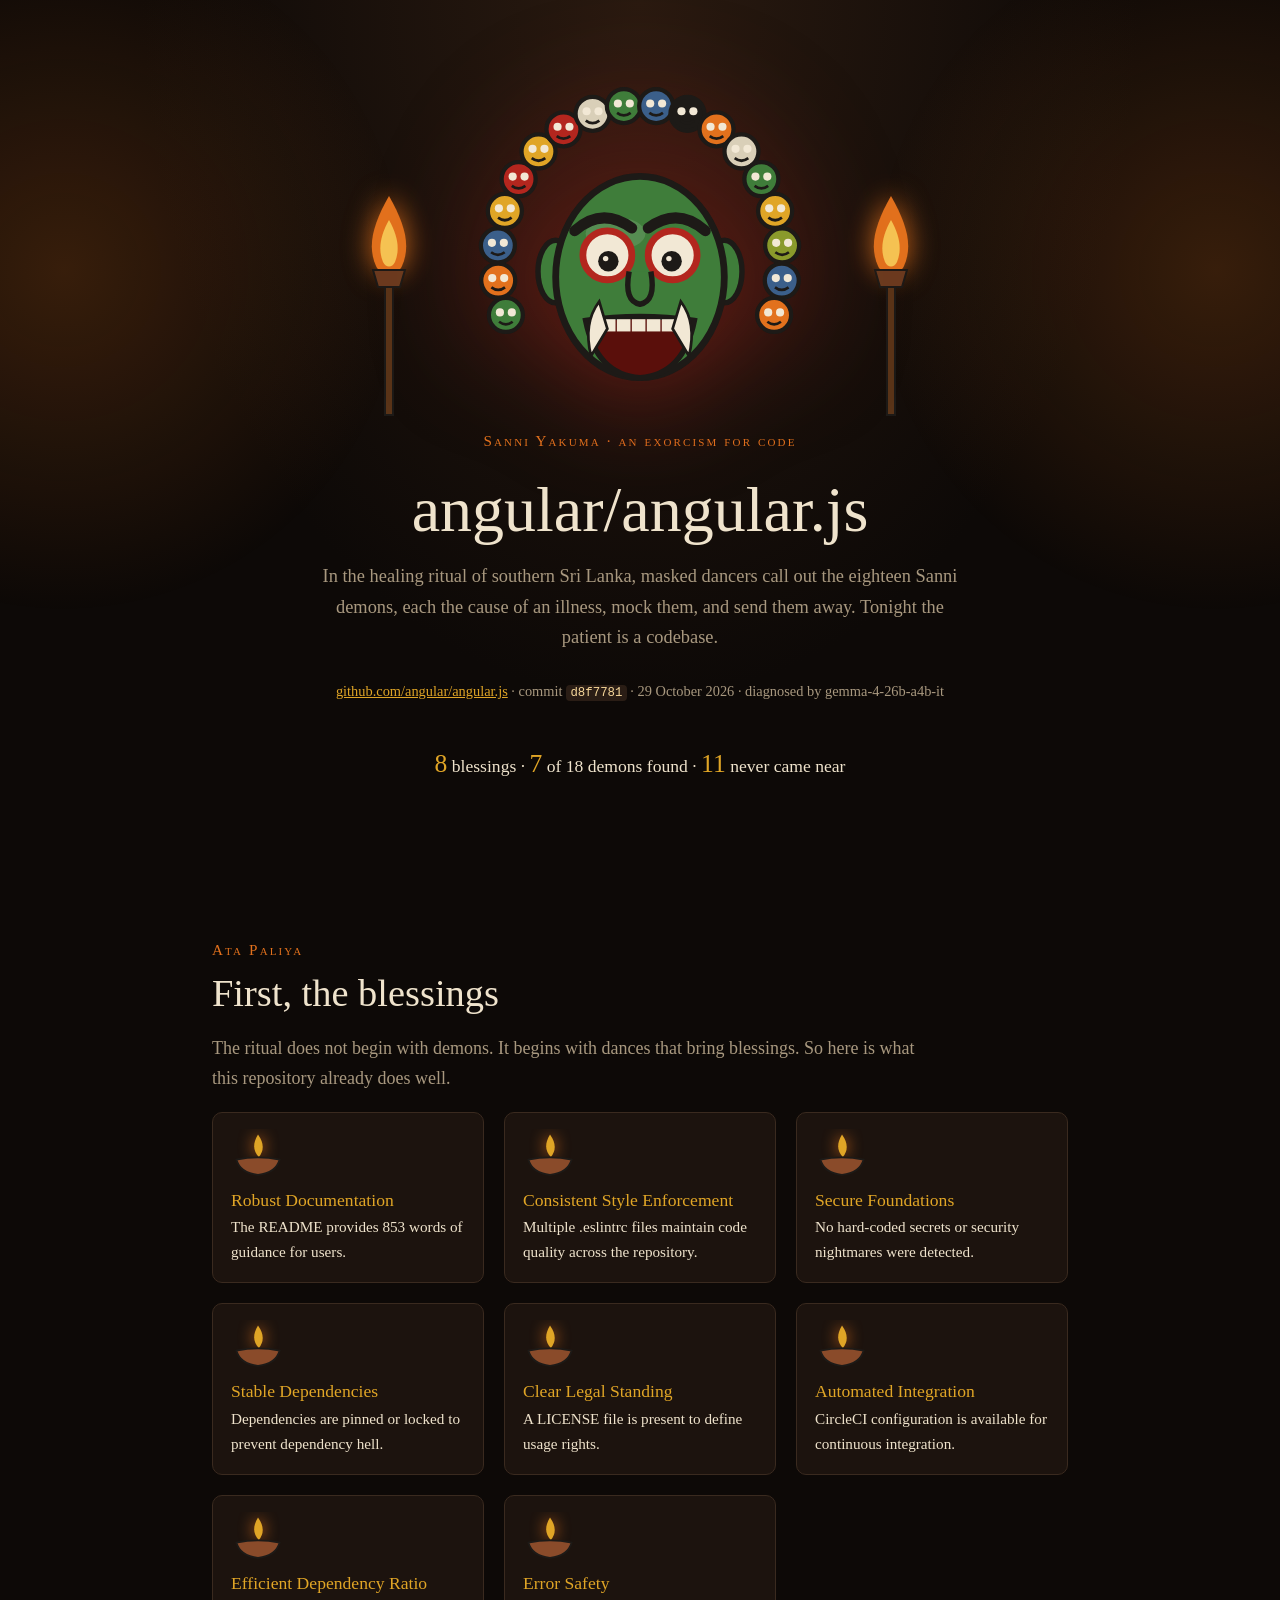
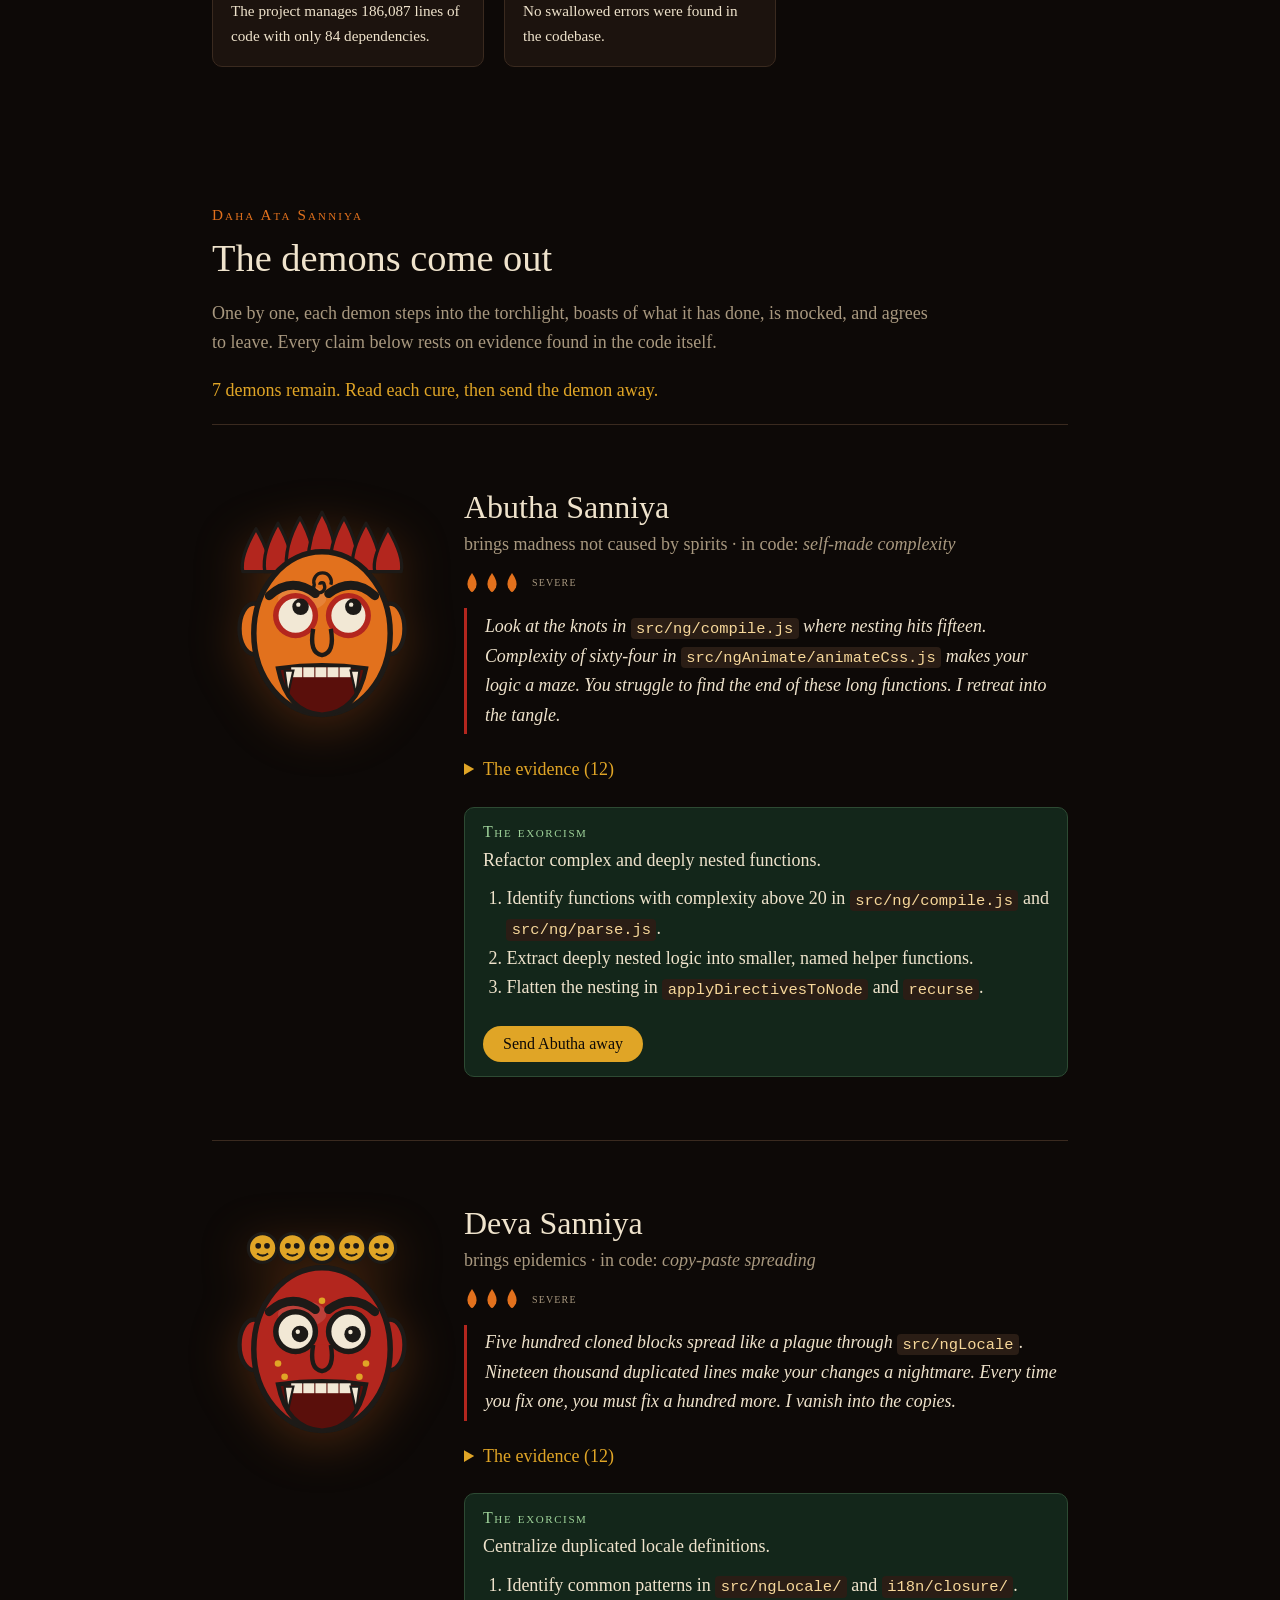
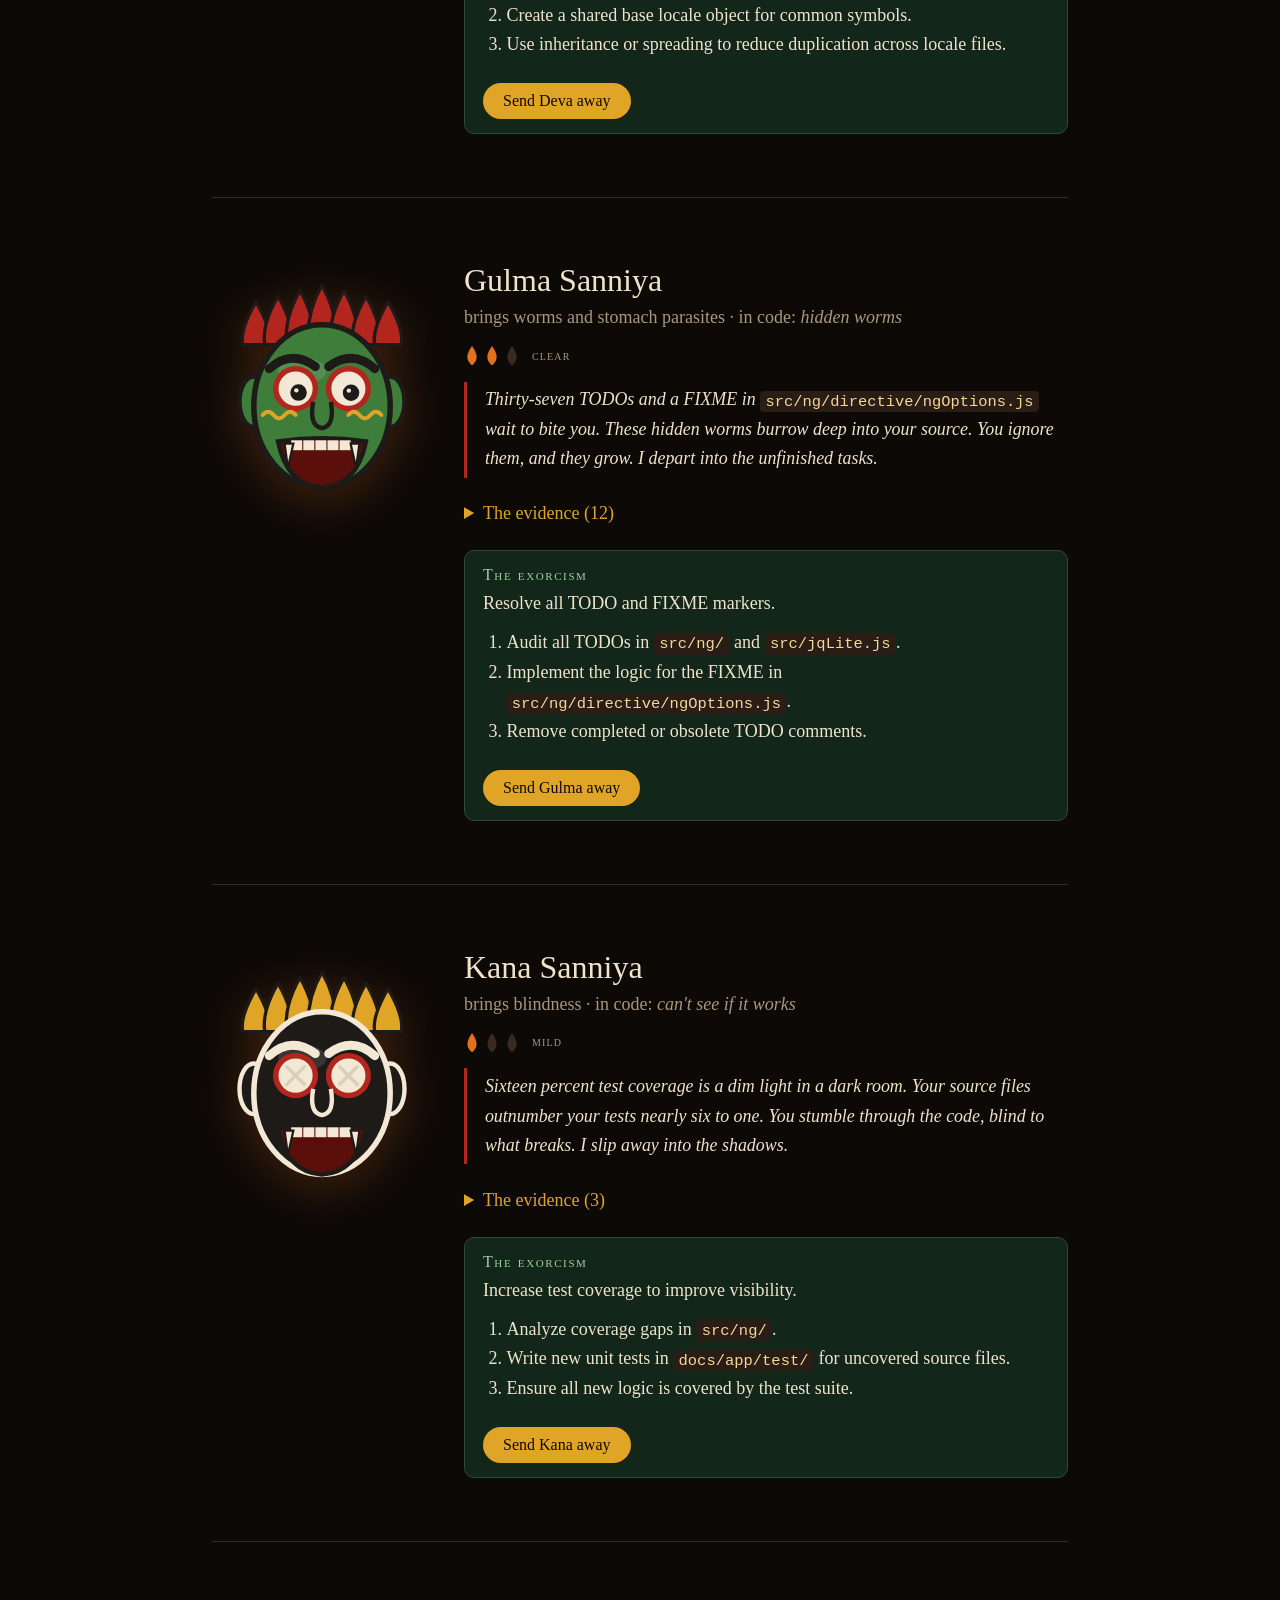
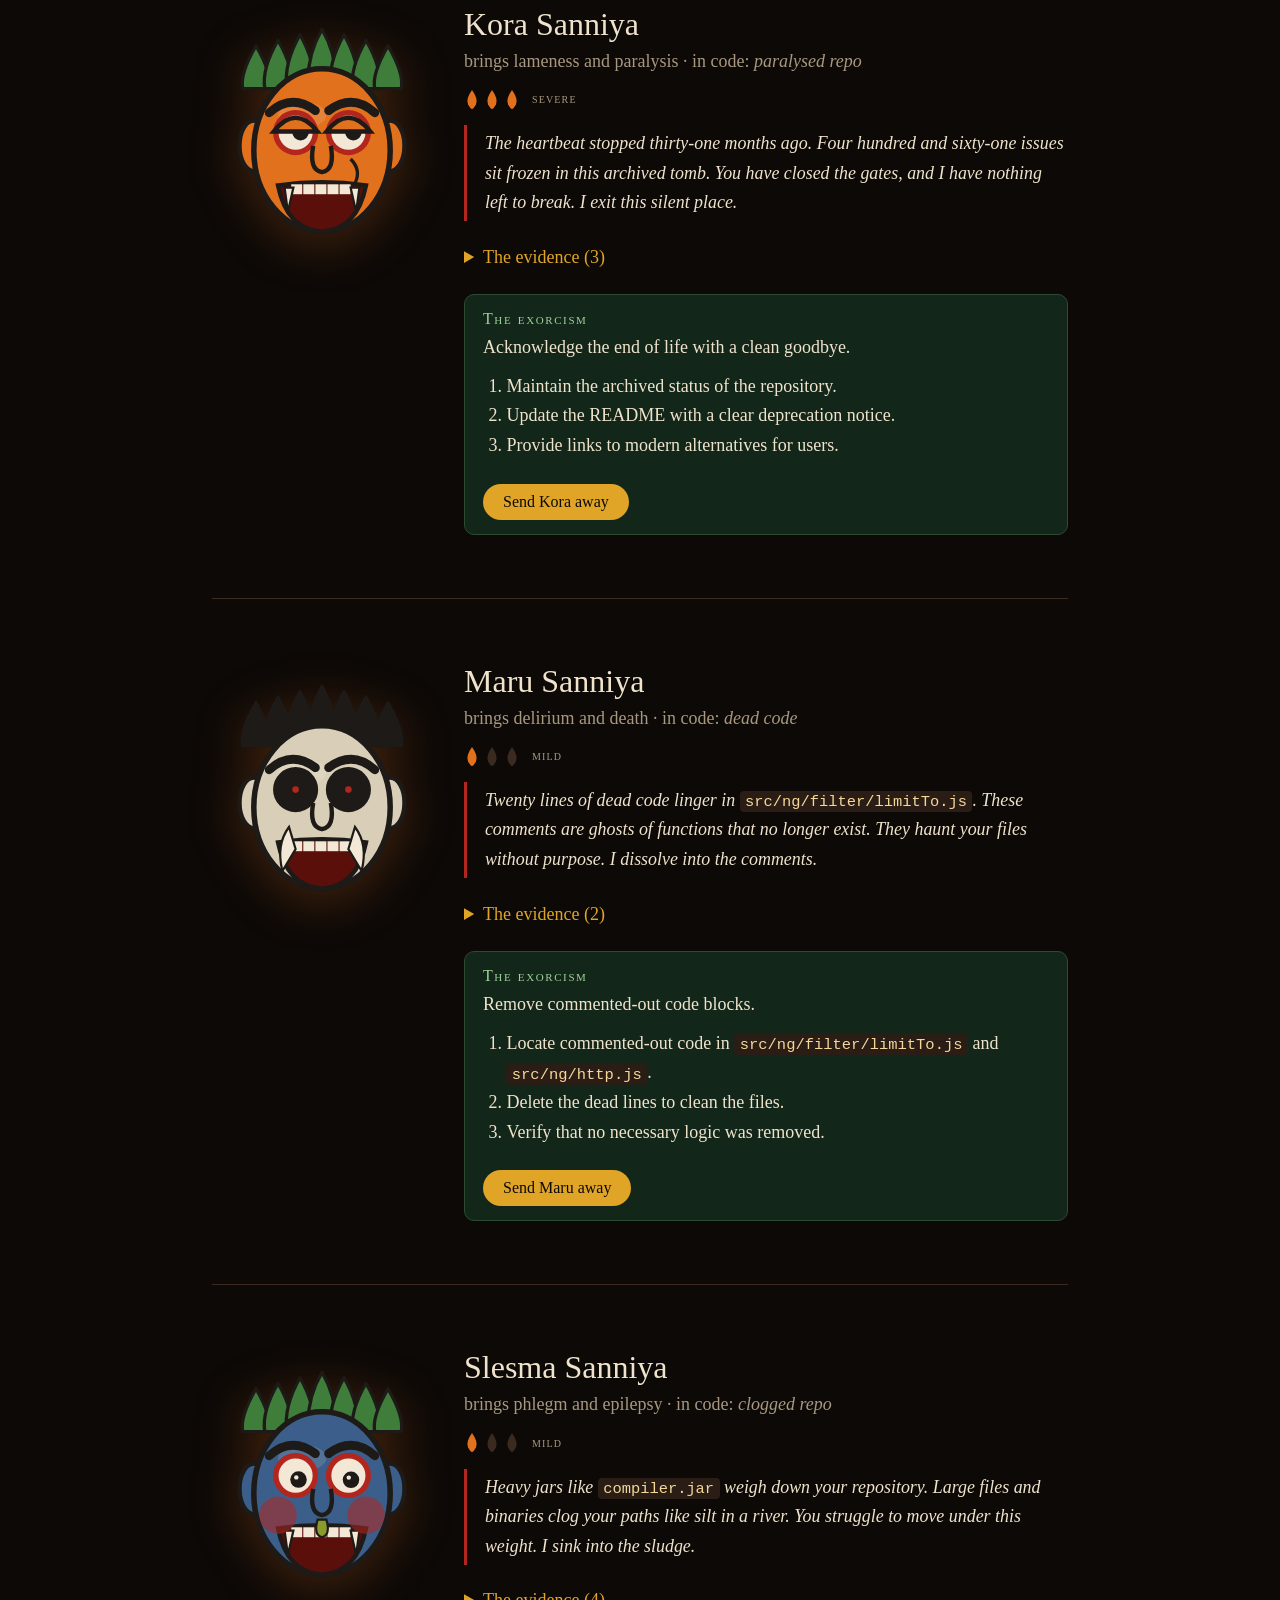
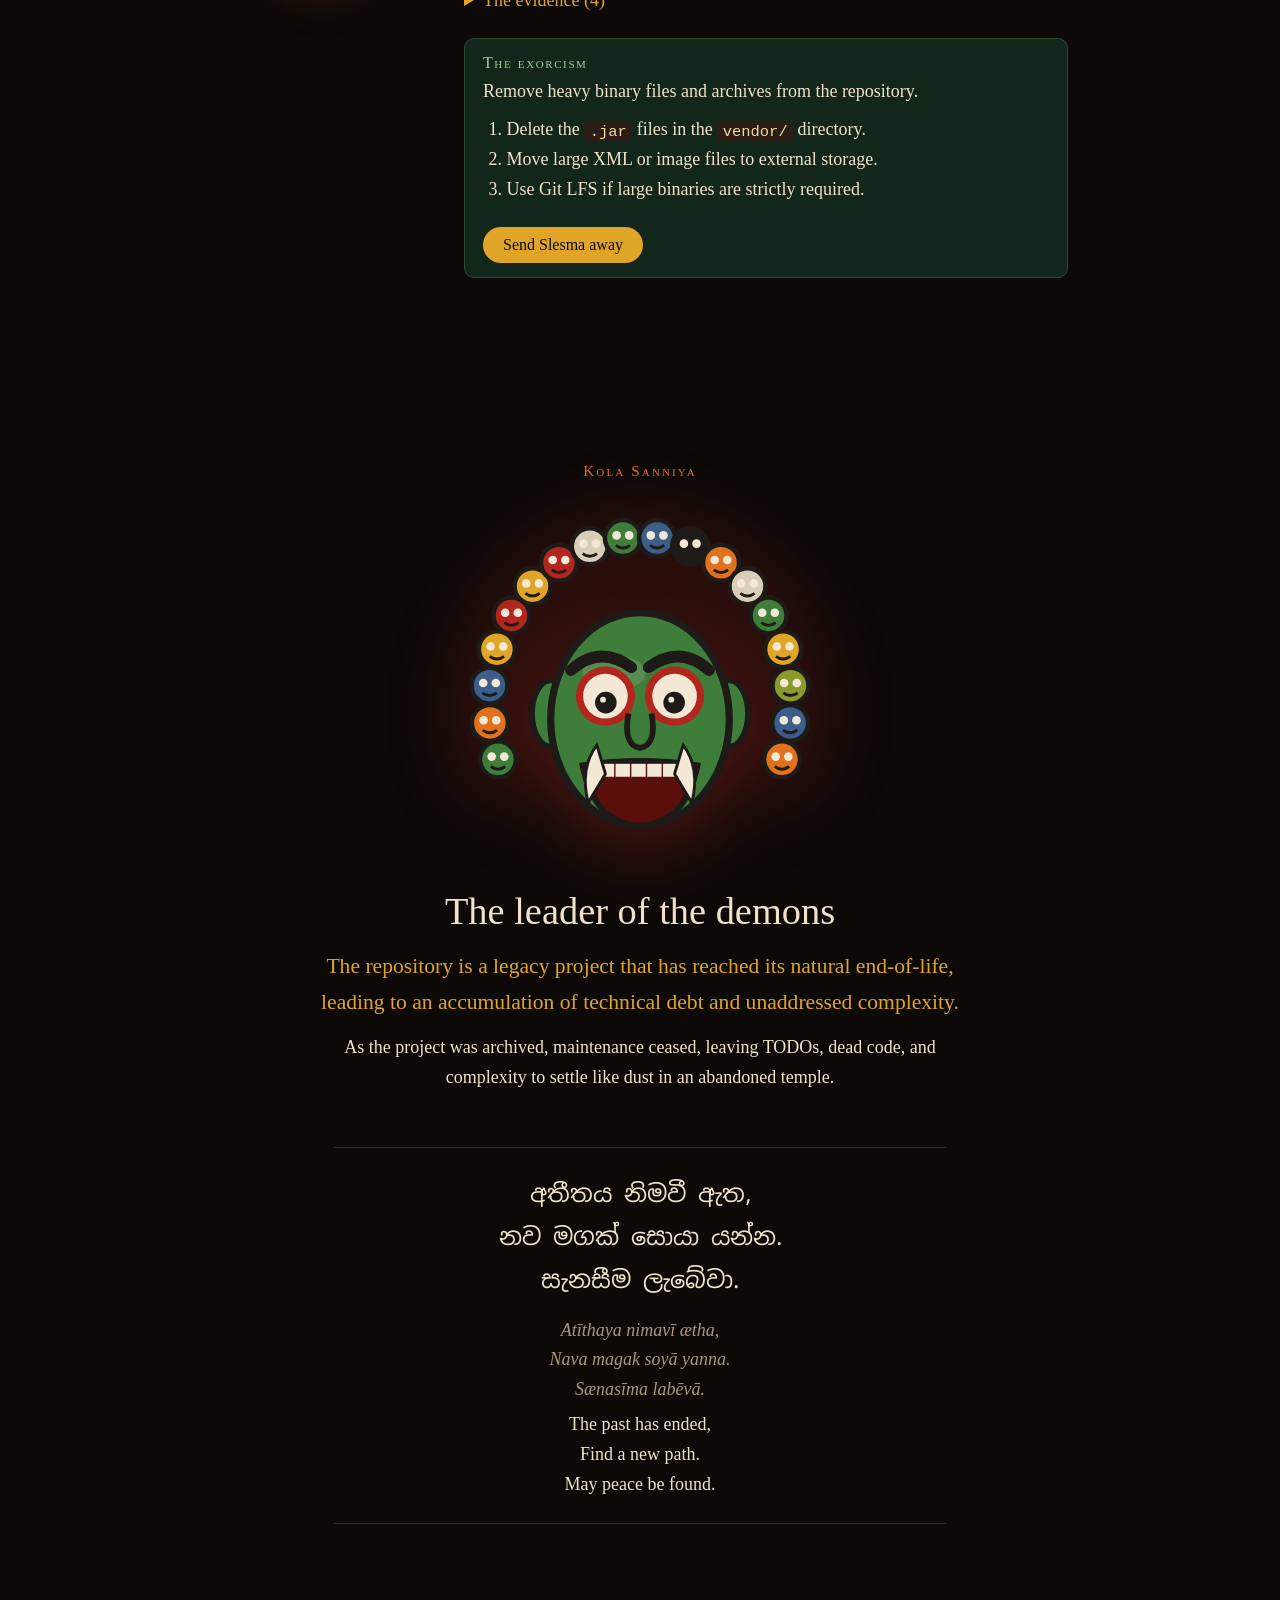
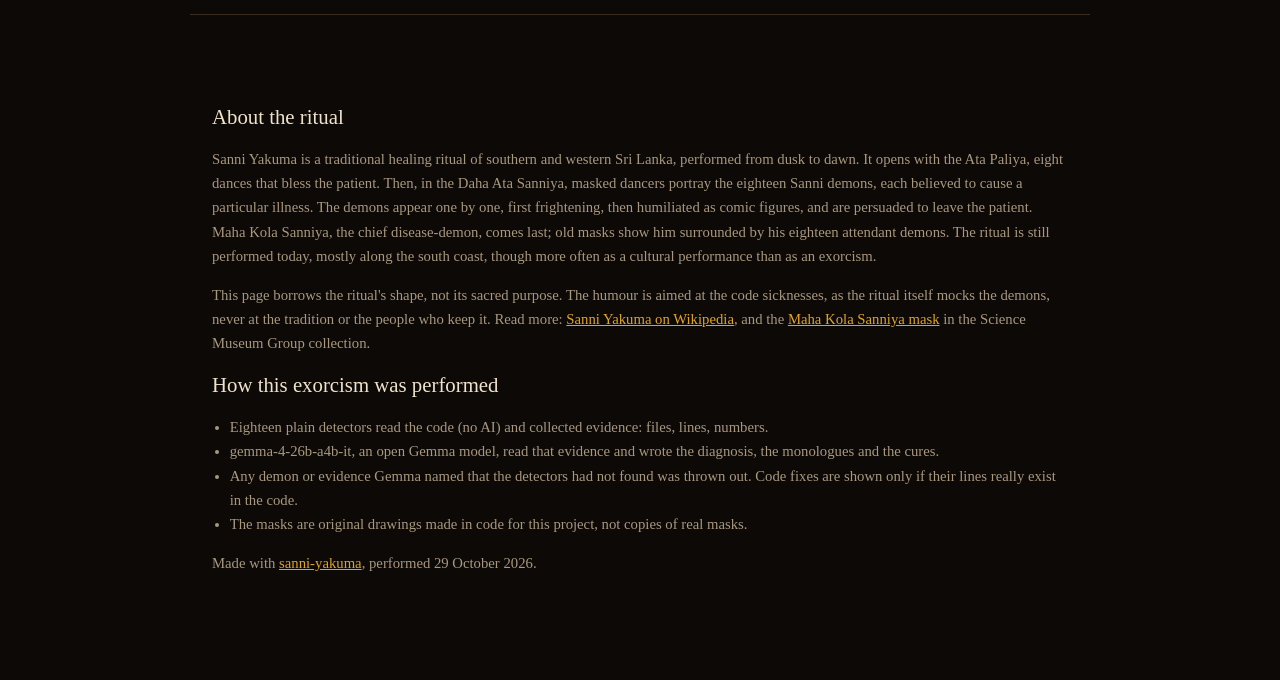
==== commit 293eccb0: "docs: re-render the angular.js page with the new stage" ====
--- a/docs/angular-angular.js.html
+++ b/docs/angular-angular.js.html
@@ -40,6 +40,21 @@
 code { font: .86em var(--mono); background: #2a1d15; padding: .1em .35em; border-radius: 4px; color: #f6d79a; }
 h1, h2, h3, h4 { font-weight: normal; line-height: 1.2; }
 .kicker { font-variant: small-caps; letter-spacing: .14em; color: var(--ember); font-size: .95rem; margin: 0; }
+
+/* Living masks: crowns flicker, spiral eyes turn, masks sway like dancers. */
+.crown { transform-box: fill-box; transform-origin: 50% 100%; animation: crown 2.6s ease-in-out infinite; }
+@keyframes crown {
+  0%, 100% { transform: scaleY(1); } 30% { transform: scaleY(1.06) skewX(-1.5deg); } 65% { transform: scaleY(.97) skewX(1deg); }
+}
+.spiral { transform-box: fill-box; transform-origin: center; animation: spin 7s linear infinite; }
+@keyframes spin { to { transform: rotate(360deg); } }
+.sway { transform-origin: 50% 85%; animation: sway 5.5s ease-in-out infinite; }
+@keyframes sway { 0%, 100% { transform: rotate(-1.6deg); } 50% { transform: rotate(1.6deg) translateY(-3px); } }
+.pupil { transition: transform .3s ease-out; }
+@media (prefers-reduced-motion: reduce) {
+  .crown, .spiral, .sway { animation: none; }
+  .pupil { transition: none; }
+}
 /* Opening */
 header.stage { text-align: center; padding-top: clamp(48px, 12vh, 140px); padding-bottom: clamp(24px, 6vh, 70px); }
 header.stage h1 { font-size: clamp(2.2rem, 6vw, 4rem); margin: .3em 0 .2em; word-break: break-word; }
@@ -112,18 +127,72 @@
 footer h2 { color: var(--cream); font-size: 1.3rem; }
 footer ul { padding-left: 1.2em; }
 
+/* The opening stage: Kola Sanniya presides between two torches, embers rising. */
+header.stage { padding-top: clamp(24px, 6vh, 70px); }
+.stage-set { position: relative; display: flex; align-items: flex-end; justify-content: center; gap: clamp(8px, 4vw, 56px); margin: 0 auto 8px; }
+.stage-set .hero-mask svg { width: min(340px, 58vw); height: auto; display: block; filter: drop-shadow(0 18px 50px rgba(179,38,30,.5)); }
+.torch { width: clamp(34px, 6vw, 60px); height: auto; overflow: visible; }
+.torch .flame-outer, .torch .flame-inner { transform-box: fill-box; transform-origin: 50% 100%; }
+.torch .flame-outer { animation: flame 1.3s ease-in-out infinite alternate; filter: drop-shadow(0 0 14px rgba(226,113,29,.9)); }
+.torch .flame-inner { animation: flame .8s ease-in-out infinite alternate-reverse; }
+@keyframes flame {
+  0% { transform: scale(1, 1) skewX(0); } 50% { transform: scale(.93, 1.09) skewX(-3deg); } 100% { transform: scale(1.05, .94) skewX(2deg); }
+}
+.embers { position: absolute; inset: 0; pointer-events: none; overflow: hidden; }
+.ember { position: absolute; bottom: 10%; width: 3px; height: 3px; border-radius: 50%; background: #f6c453;
+  box-shadow: 0 0 6px 2px rgba(226,113,29,.8); opacity: 0; animation: rise linear infinite; }
+@keyframes rise {
+  0% { transform: translate(0, 0); opacity: 0; } 10% { opacity: 1; }
+  100% { transform: translate(var(--drift), -60vh); opacity: 0; }
+}
+
+/* Sending a demon away: the mask turns to smoke and leaves the stage. */
+.banish { margin-top: 14px; font: 1rem var(--serif); color: var(--night); background: var(--gold); border: 0; border-radius: 999px;
+  padding: 9px 20px; cursor: pointer; box-shadow: 0 0 0 0 rgba(224,165,38,.6); animation: call 2.4s infinite; }
+.banish:hover { background: #f6c453; }
+.banish:focus-visible { outline: 2px solid var(--cream); outline-offset: 3px; }
+.banish[disabled] { background: #2d4a33; color: #9fd39a; cursor: default; animation: none; }
+@keyframes call { 0% { box-shadow: 0 0 0 0 rgba(224,165,38,.5); } 70%, 100% { box-shadow: 0 0 0 14px rgba(224,165,38,0); } }
+.no-js .banish, .no-js .remaining { display: none; }
+.demon .mask { position: relative; }
+.demon.banished .mask svg { animation: depart 1.8s ease-in forwards; }
+@keyframes depart {
+  0% { transform: none; filter: none; opacity: 1; }
+  25% { transform: translateY(-8px) rotate(-5deg); }
+  100% { transform: translate(40px, -110px) rotate(14deg) scale(.55); filter: blur(7px) grayscale(1); opacity: 0; }
+}
+.puff { position: absolute; left: 50%; top: 45%; width: 70px; height: 70px; border-radius: 50%; pointer-events: none;
+  background: radial-gradient(circle, rgba(225,214,195,.6), rgba(225,214,195,0) 70%); animation: puff 1.9s ease-out forwards; }
+@keyframes puff {
+  from { transform: translate(-50%, -50%) scale(.3); opacity: .95; }
+  to { transform: translate(calc(-50% + var(--dx)), calc(-50% + var(--dy))) scale(2.6); opacity: 0; }
+}
+.demon.banished .mask::after { content: attr(data-gone); position: absolute; left: 0; right: 0; top: 40%; text-align: center;
+  color: var(--dim); font-style: italic; opacity: 0; animation: appear 1s 1.5s forwards; }
+@keyframes appear { to { opacity: 1; } }
+.demon.banished .exorcism { border-color: #4f8a5a; box-shadow: 0 0 34px rgba(159,211,154,.22); transition: box-shadow 1s, border-color 1s; }
+.remaining { color: var(--gold); margin-top: 1em; }
+.all-gone #kola .mask svg { filter: drop-shadow(0 12px 60px rgba(224,165,38,.6)); transition: filter 2s; }
+
+/* Long code and paths must wrap, never widen the page on a phone. */
+.evidence li, .lamp p, .exorcism li, .exorcism p { overflow-wrap: anywhere; }
+
 /* Demons walk on as you scroll (only when JS runs). */
 .js .reveal { opacity: 0; transform: translateY(40px); transition: opacity 1s ease, transform 1s ease; }
 .js .reveal.seen { opacity: 1; transform: none; }
 
 @media (max-width: 680px) {
-  .demon { grid-template-columns: 1fr; gap: 12px; }
+  .demon { grid-template-columns: minmax(0, 1fr); gap: 12px; }
   .demon .mask svg { width: 170px; }
 }
 @media (prefers-reduced-motion: reduce) {
   body::before, body::after { animation: none; }
   .js .reveal { opacity: 1; transform: none; transition: none; }
   .lamp .flame { transition: none; }
+  .torch .flame-outer, .torch .flame-inner, .ember, .banish { animation: none; }
+  .ember { display: none; }
+  .demon.banished .mask svg { animation: none; opacity: .15; }
+  .puff { display: none; }
 }
 </style>
 </head>
@@ -131,6 +200,23 @@
 <script>document.body.classList.remove("no-js"); document.documentElement.classList.add("js");</script>
 
 <header class="stage">
+  <div class="stage-set">
+    <div class="embers" aria-hidden="true">
+<span class="ember" style="left: 8%; --drift: -30px; animation-duration: 5s; animation-delay: -0.0s"></span><span class="ember" style="left: 45%; --drift: -7px; animation-duration: 6s; animation-delay: -0.9s"></span><span class="ember" style="left: 82%; --drift: 16px; animation-duration: 7s; animation-delay: -1.8s"></span><span class="ember" style="left: 35%; --drift: -21px; animation-duration: 8s; animation-delay: -2.7s"></span><span class="ember" style="left: 72%; --drift: 2px; animation-duration: 9s; animation-delay: -3.6s"></span><span class="ember" style="left: 25%; --drift: 25px; animation-duration: 5s; animation-delay: -4.5s"></span><span class="ember" style="left: 62%; --drift: -12px; animation-duration: 6s; animation-delay: -5.4s"></span><span class="ember" style="left: 15%; --drift: 11px; animation-duration: 7s; animation-delay: -6.3s"></span><span class="ember" style="left: 52%; --drift: -26px; animation-duration: 8s; animation-delay: -0.20000000000000018s"></span><span class="ember" style="left: 89%; --drift: -3px; animation-duration: 9s; animation-delay: -1.0999999999999996s"></span><span class="ember" style="left: 42%; --drift: 20px; animation-duration: 5s; animation-delay: -2.0s"></span><span class="ember" style="left: 79%; --drift: -17px; animation-duration: 6s; animation-delay: -2.9000000000000004s"></span><span class="ember" style="left: 32%; --drift: 6px; animation-duration: 7s; animation-delay: -3.8000000000000007s"></span><span class="ember" style="left: 69%; --drift: 29px; animation-duration: 8s; animation-delay: -4.700000000000001s"></span><span class="ember" style="left: 22%; --drift: -8px; animation-duration: 9s; animation-delay: -5.6s"></span><span class="ember" style="left: 59%; --drift: 15px; animation-duration: 5s; animation-delay: -6.5s"></span>    </div>
+    <svg class="torch" viewBox="0 0 60 230" aria-hidden="true">
+        <g class="flame-outer"><path d="M30,6 C46,34 52,56 43,76 C38,87 22,87 17,76 C8,56 14,34 30,6 Z" fill="#e2711d"/></g>
+        <g class="flame-inner"><path d="M30,30 C39,46 41,60 36,72 C33,78 27,78 24,72 C19,60 21,46 30,30 Z" fill="#f6c453"/></g>
+        <path d="M14,80 L46,80 L41,97 L19,97 Z" fill="#6b3a1f" stroke="#1d1a17" stroke-width="2"/>
+        <rect x="26" y="97" width="8" height="128" fill="#5a3418" stroke="#1d1a17" stroke-width="2"/>
+      </svg>
+    <div class="hero-mask sway"><svg xmlns="http://www.w3.org/2000/svg" viewBox="0 0 200 215" role="img" aria-label="Kola Sanniya mask"><title>Kola Sanniya mask</title><g class="ring"><g><circle cx="21.1" cy="153.5" r="10" fill="#3f7d3a" stroke="#1d1a17" stroke-width="2.5"/><circle cx="17.6" cy="152.0" r="2.4" fill="#f2e8d5"/><circle cx="24.6" cy="152.0" r="2.4" fill="#f2e8d5"/><path d="M17.1,157.5 Q21.1,160.5 25.1,157.5" stroke="#1d1a17" stroke-width="1.6" fill="none"/></g><g><circle cx="16.6" cy="133.3" r="10" fill="#e2711d" stroke="#1d1a17" stroke-width="2.5"/><circle cx="13.1" cy="131.8" r="2.4" fill="#f2e8d5"/><circle cx="20.1" cy="131.8" r="2.4" fill="#f2e8d5"/><path d="M12.6,137.3 Q16.6,140.3 20.6,137.3" stroke="#1d1a17" stroke-width="1.6" fill="none"/></g><g><circle cx="16.4" cy="112.6" r="10" fill="#3b5f8a" stroke="#1d1a17" stroke-width="2.5"/><circle cx="12.9" cy="111.1" r="2.4" fill="#f2e8d5"/><circle cx="19.9" cy="111.1" r="2.4" fill="#f2e8d5"/><path d="M12.4,116.6 Q16.4,119.6 20.4,116.6" stroke="#1d1a17" stroke-width="1.6" fill="none"/></g><g><circle cx="20.5" cy="92.3" r="10" fill="#e0a526" stroke="#1d1a17" stroke-width="2.5"/><circle cx="17.0" cy="90.8" r="2.4" fill="#f2e8d5"/><circle cx="24.0" cy="90.8" r="2.4" fill="#f2e8d5"/><path d="M16.5,96.3 Q20.5,99.3 24.5,96.3" stroke="#1d1a17" stroke-width="1.6" fill="none"/></g><g><circle cx="28.6" cy="73.6" r="10" fill="#b3261e" stroke="#1d1a17" stroke-width="2.5"/><circle cx="25.1" cy="72.1" r="2.4" fill="#f2e8d5"/><circle cx="32.1" cy="72.1" r="2.4" fill="#f2e8d5"/><path d="M24.6,77.6 Q28.6,80.6 32.6,77.6" stroke="#1d1a17" stroke-width="1.6" fill="none"/></g><g><circle cx="40.3" cy="57.3" r="10" fill="#e0a526" stroke="#1d1a17" stroke-width="2.5"/><circle cx="36.8" cy="55.8" r="2.4" fill="#f2e8d5"/><circle cx="43.8" cy="55.8" r="2.4" fill="#f2e8d5"/><path d="M36.3,61.3 Q40.3,64.3 44.3,61.3" stroke="#1d1a17" stroke-width="1.6" fill="none"/></g><g><circle cx="55.0" cy="44.3" r="10" fill="#b3261e" stroke="#1d1a17" stroke-width="2.5"/><circle cx="51.5" cy="42.8" r="2.4" fill="#f2e8d5"/><circle cx="58.5" cy="42.8" r="2.4" fill="#f2e8d5"/><path d="M51.0,48.3 Q55.0,51.3 59.0,48.3" stroke="#1d1a17" stroke-width="1.6" fill="none"/></g><g><circle cx="72.1" cy="35.2" r="10" fill="#d9cfb8" stroke="#1d1a17" stroke-width="2.5"/><circle cx="68.6" cy="33.7" r="2.4" fill="#f2e8d5"/><circle cx="75.6" cy="33.7" r="2.4" fill="#f2e8d5"/><path d="M68.1,39.2 Q72.1,42.2 76.1,39.2" stroke="#1d1a17" stroke-width="1.6" fill="none"/></g><g><circle cx="90.5" cy="30.6" r="10" fill="#3f7d3a" stroke="#1d1a17" stroke-width="2.5"/><circle cx="87.0" cy="29.1" r="2.4" fill="#f2e8d5"/><circle cx="94.0" cy="29.1" r="2.4" fill="#f2e8d5"/><path d="M86.5,34.6 Q90.5,37.6 94.5,34.6" stroke="#1d1a17" stroke-width="1.6" fill="none"/></g><g><circle cx="109.5" cy="30.6" r="10" fill="#3b5f8a" stroke="#1d1a17" stroke-width="2.5"/><circle cx="106.0" cy="29.1" r="2.4" fill="#f2e8d5"/><circle cx="113.0" cy="29.1" r="2.4" fill="#f2e8d5"/><path d="M105.5,34.6 Q109.5,37.6 113.5,34.6" stroke="#1d1a17" stroke-width="1.6" fill="none"/></g><g><circle cx="127.9" cy="35.2" r="10" fill="#1d1a17" stroke="#1d1a17" stroke-width="2.5"/><circle cx="124.4" cy="33.7" r="2.4" fill="#f2e8d5"/><circle cx="131.4" cy="33.7" r="2.4" fill="#f2e8d5"/><path d="M123.9,39.2 Q127.9,42.2 131.9,39.2" stroke="#1d1a17" stroke-width="1.6" fill="none"/></g><g><circle cx="145.0" cy="44.3" r="10" fill="#e2711d" stroke="#1d1a17" stroke-width="2.5"/><circle cx="141.5" cy="42.8" r="2.4" fill="#f2e8d5"/><circle cx="148.5" cy="42.8" r="2.4" fill="#f2e8d5"/><path d="M141.0,48.3 Q145.0,51.3 149.0,48.3" stroke="#1d1a17" stroke-width="1.6" fill="none"/></g><g><circle cx="159.7" cy="57.3" r="10" fill="#d9cfb8" stroke="#1d1a17" stroke-width="2.5"/><circle cx="156.2" cy="55.8" r="2.4" fill="#f2e8d5"/><circle cx="163.2" cy="55.8" r="2.4" fill="#f2e8d5"/><path d="M155.7,61.3 Q159.7,64.3 163.7,61.3" stroke="#1d1a17" stroke-width="1.6" fill="none"/></g><g><circle cx="171.4" cy="73.6" r="10" fill="#3f7d3a" stroke="#1d1a17" stroke-width="2.5"/><circle cx="167.9" cy="72.1" r="2.4" fill="#f2e8d5"/><circle cx="174.9" cy="72.1" r="2.4" fill="#f2e8d5"/><path d="M167.4,77.6 Q171.4,80.6 175.4,77.6" stroke="#1d1a17" stroke-width="1.6" fill="none"/></g><g><circle cx="179.5" cy="92.3" r="10" fill="#e0a526" stroke="#1d1a17" stroke-width="2.5"/><circle cx="176.0" cy="90.8" r="2.4" fill="#f2e8d5"/><circle cx="183.0" cy="90.8" r="2.4" fill="#f2e8d5"/><path d="M175.5,96.3 Q179.5,99.3 183.5,96.3" stroke="#1d1a17" stroke-width="1.6" fill="none"/></g><g><circle cx="183.6" cy="112.6" r="10" fill="#8a9a2b" stroke="#1d1a17" stroke-width="2.5"/><circle cx="180.1" cy="111.1" r="2.4" fill="#f2e8d5"/><circle cx="187.1" cy="111.1" r="2.4" fill="#f2e8d5"/><path d="M179.6,116.6 Q183.6,119.6 187.6,116.6" stroke="#1d1a17" stroke-width="1.6" fill="none"/></g><g><circle cx="183.4" cy="133.3" r="10" fill="#3b5f8a" stroke="#1d1a17" stroke-width="2.5"/><circle cx="179.9" cy="131.8" r="2.4" fill="#f2e8d5"/><circle cx="186.9" cy="131.8" r="2.4" fill="#f2e8d5"/><path d="M179.4,137.3 Q183.4,140.3 187.4,137.3" stroke="#1d1a17" stroke-width="1.6" fill="none"/></g><g><circle cx="178.9" cy="153.5" r="10" fill="#e2711d" stroke="#1d1a17" stroke-width="2.5"/><circle cx="175.4" cy="152.0" r="2.4" fill="#f2e8d5"/><circle cx="182.4" cy="152.0" r="2.4" fill="#f2e8d5"/><path d="M174.9,157.5 Q178.9,160.5 182.9,157.5" stroke="#1d1a17" stroke-width="1.6" fill="none"/></g></g><g transform="translate(100 128) scale(0.8) translate(-100 -128)"><ellipse cx="38" cy="128" rx="13" ry="23" fill="#3f7d3a" stroke="#1d1a17" stroke-width="4"/><ellipse cx="162" cy="128" rx="13" ry="23" fill="#3f7d3a" stroke="#1d1a17" stroke-width="4"/><ellipse cx="100" cy="132" rx="62" ry="74" fill="#3f7d3a" stroke="#1d1a17" stroke-width="5"/><ellipse cx="82" cy="100" rx="22" ry="12" fill="#ffffff" opacity="0.12"/><path d="M52,98 Q72,80 94,96" stroke="#1d1a17" stroke-width="8" fill="none" stroke-linecap="round"/><path d="M106,96 Q128,80 148,98" stroke="#1d1a17" stroke-width="8" fill="none" stroke-linecap="round"/><circle cx="76" cy="116" r="18" fill="#f2e8d5" stroke="#b3261e" stroke-width="5"/><g class="pupil" data-cx="76" data-cy="116"><circle cx="76" cy="116" r="7.5" fill="#1d1a17"/><circle cx="74" cy="114" r="2" fill="#f2e8d5"/></g><circle cx="124" cy="116" r="18" fill="#f2e8d5" stroke="#b3261e" stroke-width="5"/><g class="pupil" data-cx="124" data-cy="116"><circle cx="124" cy="116" r="7.5" fill="#1d1a17"/><circle cx="122" cy="114" r="2" fill="#f2e8d5"/></g><path d="M92,128 Q88,150 100,152 Q112,150 108,128" fill="#3f7d3a" stroke="#1d1a17" stroke-width="4"/><path d="M60,164 Q100,158 140,164 Q132,204 100,206 Q68,204 60,164 Z" fill="#5a0f0b" stroke="#1d1a17" stroke-width="4"/><rect x="72" y="163" width="10" height="9" fill="#f2e8d5"/><rect x="83" y="163" width="10" height="9" fill="#f2e8d5"/><rect x="94" y="163" width="10" height="9" fill="#f2e8d5"/><rect x="105" y="163" width="10" height="9" fill="#f2e8d5"/><rect x="116" y="163" width="10" height="9" fill="#f2e8d5"/><path d="M64,190 Q58,166 70,150 L76,170 Z" fill="#f2e8d5" stroke="#1d1a17" stroke-width="2"/><path d="M136,190 Q142,166 130,150 L124,170 Z" fill="#f2e8d5" stroke="#1d1a17" stroke-width="2"/></g></svg></div>
+    <svg class="torch" viewBox="0 0 60 230" aria-hidden="true">
+        <g class="flame-outer"><path d="M30,6 C46,34 52,56 43,76 C38,87 22,87 17,76 C8,56 14,34 30,6 Z" fill="#e2711d"/></g>
+        <g class="flame-inner"><path d="M30,30 C39,46 41,60 36,72 C33,78 27,78 24,72 C19,60 21,46 30,30 Z" fill="#f6c453"/></g>
+        <path d="M14,80 L46,80 L41,97 L19,97 Z" fill="#6b3a1f" stroke="#1d1a17" stroke-width="2"/>
+        <rect x="26" y="97" width="8" height="128" fill="#5a3418" stroke="#1d1a17" stroke-width="2"/>
+      </svg>
+  </div>
   <p class="kicker">Sanni Yakuma · an exorcism for code</p>
   <h1>angular/angular.js</h1>
   <p class="lede">
@@ -231,9 +317,9 @@
       One by one, each demon steps into the torchlight, boasts of what it has done, is mocked,
       and agrees to leave. Every claim below rests on evidence found in the code itself.
     </p>
-
+<p class="remaining" aria-live="polite" data-count="7">7 demons remain. Read each cure, then send the demon away.</p>
     <article class="demon reveal" id="abutha">
-      <div class="mask"><svg xmlns="http://www.w3.org/2000/svg" viewBox="0 0 200 215" role="img" aria-label="Abutha Sanniya mask"><title>Abutha Sanniya mask</title><path d="M28,76 Q25,63 40,37 Q55,63 52,76 Z" fill="#b3261e" stroke="#1d1a17" stroke-width="3" stroke-linejoin="round"/><path d="M48,76 Q45,58 60,32 Q75,58 72,76 Z" fill="#b3261e" stroke="#1d1a17" stroke-width="3" stroke-linejoin="round"/><path d="M68,76 Q65,53 80,27 Q95,53 92,76 Z" fill="#b3261e" stroke="#1d1a17" stroke-width="3" stroke-linejoin="round"/><path d="M88,76 Q85,48 100,22 Q115,48 112,76 Z" fill="#b3261e" stroke="#1d1a17" stroke-width="3" stroke-linejoin="round"/><path d="M108,76 Q105,53 120,27 Q135,53 132,76 Z" fill="#b3261e" stroke="#1d1a17" stroke-width="3" stroke-linejoin="round"/><path d="M128,76 Q125,58 140,32 Q155,58 152,76 Z" fill="#b3261e" stroke="#1d1a17" stroke-width="3" stroke-linejoin="round"/><path d="M148,76 Q145,63 160,37 Q175,63 172,76 Z" fill="#b3261e" stroke="#1d1a17" stroke-width="3" stroke-linejoin="round"/><ellipse cx="38" cy="128" rx="13" ry="23" fill="#e2711d" stroke="#1d1a17" stroke-width="4"/><ellipse cx="162" cy="128" rx="13" ry="23" fill="#e2711d" stroke="#1d1a17" stroke-width="4"/><ellipse cx="100" cy="132" rx="62" ry="74" fill="#e2711d" stroke="#1d1a17" stroke-width="5"/><ellipse cx="82" cy="100" rx="22" ry="12" fill="#ffffff" opacity="0.12"/><path d="M52,98 Q72,80 94,96" stroke="#1d1a17" stroke-width="8" fill="none" stroke-linecap="round"/><path d="M106,96 Q128,80 148,98" stroke="#1d1a17" stroke-width="8" fill="none" stroke-linecap="round"/><circle cx="76" cy="116" r="18" fill="#f2e8d5" stroke="#b3261e" stroke-width="5"/><circle cx="76" cy="108" r="7.5" fill="#1d1a17"/><circle cx="74" cy="106" r="2" fill="#f2e8d5"/><circle cx="124" cy="116" r="18" fill="#f2e8d5" stroke="#b3261e" stroke-width="5"/><circle cx="124" cy="108" r="7.5" fill="#1d1a17"/><circle cx="122" cy="106" r="2" fill="#f2e8d5"/><path d="M92,128 Q88,150 100,152 Q112,150 108,128" fill="#e2711d" stroke="#1d1a17" stroke-width="4"/><path d="M60,164 Q100,158 140,164 Q132,204 100,206 Q68,204 60,164 Z" fill="#5a0f0b" stroke="#1d1a17" stroke-width="4"/><rect x="72" y="163" width="10" height="9" fill="#f2e8d5"/><rect x="83" y="163" width="10" height="9" fill="#f2e8d5"/><rect x="94" y="163" width="10" height="9" fill="#f2e8d5"/><rect x="105" y="163" width="10" height="9" fill="#f2e8d5"/><rect x="116" y="163" width="10" height="9" fill="#f2e8d5"/><path d="M66,166 L74,166 L69,188 Z" fill="#f2e8d5" stroke="#1d1a17" stroke-width="2"/><path d="M126,166 L134,166 L131,188 Z" fill="#f2e8d5" stroke="#1d1a17" stroke-width="2"/><path d="M100,88 m-2,0 a2,2 0 1,1 4,0 a5,5 0 1,1 -9,0 a8,8 0 1,1 15,0" fill="none" stroke="#1d1a17" stroke-width="3"/></svg></div>
+      <div class="mask" data-gone="Abutha has left the patient."><div class="sway" style="animation-delay: -1.3s"><svg xmlns="http://www.w3.org/2000/svg" viewBox="0 0 200 215" role="img" aria-label="Abutha Sanniya mask"><title>Abutha Sanniya mask</title><g class="crown"><path d="M28,76 Q25,63 40,37 Q55,63 52,76 Z" fill="#b3261e" stroke="#1d1a17" stroke-width="3" stroke-linejoin="round"/><path d="M48,76 Q45,58 60,32 Q75,58 72,76 Z" fill="#b3261e" stroke="#1d1a17" stroke-width="3" stroke-linejoin="round"/><path d="M68,76 Q65,53 80,27 Q95,53 92,76 Z" fill="#b3261e" stroke="#1d1a17" stroke-width="3" stroke-linejoin="round"/><path d="M88,76 Q85,48 100,22 Q115,48 112,76 Z" fill="#b3261e" stroke="#1d1a17" stroke-width="3" stroke-linejoin="round"/><path d="M108,76 Q105,53 120,27 Q135,53 132,76 Z" fill="#b3261e" stroke="#1d1a17" stroke-width="3" stroke-linejoin="round"/><path d="M128,76 Q125,58 140,32 Q155,58 152,76 Z" fill="#b3261e" stroke="#1d1a17" stroke-width="3" stroke-linejoin="round"/><path d="M148,76 Q145,63 160,37 Q175,63 172,76 Z" fill="#b3261e" stroke="#1d1a17" stroke-width="3" stroke-linejoin="round"/></g><ellipse cx="38" cy="128" rx="13" ry="23" fill="#e2711d" stroke="#1d1a17" stroke-width="4"/><ellipse cx="162" cy="128" rx="13" ry="23" fill="#e2711d" stroke="#1d1a17" stroke-width="4"/><ellipse cx="100" cy="132" rx="62" ry="74" fill="#e2711d" stroke="#1d1a17" stroke-width="5"/><ellipse cx="82" cy="100" rx="22" ry="12" fill="#ffffff" opacity="0.12"/><path d="M52,98 Q72,80 94,96" stroke="#1d1a17" stroke-width="8" fill="none" stroke-linecap="round"/><path d="M106,96 Q128,80 148,98" stroke="#1d1a17" stroke-width="8" fill="none" stroke-linecap="round"/><circle cx="76" cy="116" r="18" fill="#f2e8d5" stroke="#b3261e" stroke-width="5"/><g class="pupil" data-cx="76" data-cy="108"><circle cx="76" cy="108" r="7.5" fill="#1d1a17"/><circle cx="74" cy="106" r="2" fill="#f2e8d5"/></g><circle cx="124" cy="116" r="18" fill="#f2e8d5" stroke="#b3261e" stroke-width="5"/><g class="pupil" data-cx="124" data-cy="108"><circle cx="124" cy="108" r="7.5" fill="#1d1a17"/><circle cx="122" cy="106" r="2" fill="#f2e8d5"/></g><path d="M92,128 Q88,150 100,152 Q112,150 108,128" fill="#e2711d" stroke="#1d1a17" stroke-width="4"/><path d="M60,164 Q100,158 140,164 Q132,204 100,206 Q68,204 60,164 Z" fill="#5a0f0b" stroke="#1d1a17" stroke-width="4"/><rect x="72" y="163" width="10" height="9" fill="#f2e8d5"/><rect x="83" y="163" width="10" height="9" fill="#f2e8d5"/><rect x="94" y="163" width="10" height="9" fill="#f2e8d5"/><rect x="105" y="163" width="10" height="9" fill="#f2e8d5"/><rect x="116" y="163" width="10" height="9" fill="#f2e8d5"/><path d="M66,166 L74,166 L69,188 Z" fill="#f2e8d5" stroke="#1d1a17" stroke-width="2"/><path d="M126,166 L134,166 L131,188 Z" fill="#f2e8d5" stroke="#1d1a17" stroke-width="2"/><path d="M100,88 m-2,0 a2,2 0 1,1 4,0 a5,5 0 1,1 -9,0 a8,8 0 1,1 15,0" fill="none" stroke="#1d1a17" stroke-width="3"/></svg></div></div>
       <div class="body">
         <h3>Abutha Sanniya</h3>
         <p class="illness">brings madness not caused by spirits · in code: <em>self-made complexity</em></p>
@@ -304,11 +390,12 @@
           <p>Refactor complex and deeply nested functions.</p>
           <ol>
 <li>Identify functions with complexity above 20 in <code>src/ng/compile.js</code> and <code>src/ng/parse.js</code>.</li><li>Extract deeply nested logic into smaller, named helper functions.</li><li>Flatten the nesting in <code>applyDirectivesToNode</code> and <code>recurse</code>.</li>          </ol>
+          <button class="banish" type="button">Send Abutha away</button>
         </div>
       </div>
     </article>
     <article class="demon reveal" id="deva">
-      <div class="mask"><svg xmlns="http://www.w3.org/2000/svg" viewBox="0 0 200 215" role="img" aria-label="Deva Sanniya mask"><title>Deva Sanniya mask</title><circle cx="46" cy="40" r="13" fill="#e0a526" stroke="#1d1a17" stroke-width="3"/><circle cx="42" cy="38" r="2.6" fill="#1d1a17"/><circle cx="50" cy="38" r="2.6" fill="#1d1a17"/><path d="M41,45 Q46,49 51,45" stroke="#1d1a17" stroke-width="2" fill="none"/><circle cx="73" cy="40" r="13" fill="#e0a526" stroke="#1d1a17" stroke-width="3"/><circle cx="69" cy="38" r="2.6" fill="#1d1a17"/><circle cx="77" cy="38" r="2.6" fill="#1d1a17"/><path d="M68,45 Q73,49 78,45" stroke="#1d1a17" stroke-width="2" fill="none"/><circle cx="100" cy="40" r="13" fill="#e0a526" stroke="#1d1a17" stroke-width="3"/><circle cx="96" cy="38" r="2.6" fill="#1d1a17"/><circle cx="104" cy="38" r="2.6" fill="#1d1a17"/><path d="M95,45 Q100,49 105,45" stroke="#1d1a17" stroke-width="2" fill="none"/><circle cx="127" cy="40" r="13" fill="#e0a526" stroke="#1d1a17" stroke-width="3"/><circle cx="123" cy="38" r="2.6" fill="#1d1a17"/><circle cx="131" cy="38" r="2.6" fill="#1d1a17"/><path d="M122,45 Q127,49 132,45" stroke="#1d1a17" stroke-width="2" fill="none"/><circle cx="154" cy="40" r="13" fill="#e0a526" stroke="#1d1a17" stroke-width="3"/><circle cx="150" cy="38" r="2.6" fill="#1d1a17"/><circle cx="158" cy="38" r="2.6" fill="#1d1a17"/><path d="M149,45 Q154,49 159,45" stroke="#1d1a17" stroke-width="2" fill="none"/><ellipse cx="38" cy="128" rx="13" ry="23" fill="#b3261e" stroke="#1d1a17" stroke-width="4"/><ellipse cx="162" cy="128" rx="13" ry="23" fill="#b3261e" stroke="#1d1a17" stroke-width="4"/><ellipse cx="100" cy="132" rx="62" ry="74" fill="#b3261e" stroke="#1d1a17" stroke-width="5"/><ellipse cx="82" cy="100" rx="22" ry="12" fill="#ffffff" opacity="0.12"/><path d="M52,98 Q72,80 94,96" stroke="#1d1a17" stroke-width="8" fill="none" stroke-linecap="round"/><path d="M106,96 Q128,80 148,98" stroke="#1d1a17" stroke-width="8" fill="none" stroke-linecap="round"/><circle cx="76" cy="116" r="18" fill="#f2e8d5" stroke="#1d1a17" stroke-width="5"/><circle cx="76" cy="116" r="7.5" fill="#1d1a17"/><circle cx="74" cy="114" r="2" fill="#f2e8d5"/><circle cx="124" cy="116" r="18" fill="#f2e8d5" stroke="#1d1a17" stroke-width="5"/><circle cx="124" cy="116" r="7.5" fill="#1d1a17"/><circle cx="122" cy="114" r="2" fill="#f2e8d5"/><path d="M92,128 Q88,150 100,152 Q112,150 108,128" fill="#b3261e" stroke="#1d1a17" stroke-width="4"/><path d="M60,164 Q100,158 140,164 Q132,204 100,206 Q68,204 60,164 Z" fill="#5a0f0b" stroke="#1d1a17" stroke-width="4"/><rect x="72" y="163" width="10" height="9" fill="#f2e8d5"/><rect x="83" y="163" width="10" height="9" fill="#f2e8d5"/><rect x="94" y="163" width="10" height="9" fill="#f2e8d5"/><rect x="105" y="163" width="10" height="9" fill="#f2e8d5"/><rect x="116" y="163" width="10" height="9" fill="#f2e8d5"/><path d="M66,166 L74,166 L69,188 Z" fill="#f2e8d5" stroke="#1d1a17" stroke-width="2"/><path d="M126,166 L134,166 L131,188 Z" fill="#f2e8d5" stroke="#1d1a17" stroke-width="2"/><circle cx="60" cy="145" r="3" fill="#e0a526"/><circle cx="140" cy="145" r="3" fill="#e0a526"/><circle cx="66" cy="157" r="3" fill="#e0a526"/><circle cx="134" cy="157" r="3" fill="#e0a526"/><circle cx="100" cy="88" r="3" fill="#e0a526"/></svg></div>
+      <div class="mask" data-gone="Deva has left the patient."><div class="sway" style="animation-delay: -2.6s"><svg xmlns="http://www.w3.org/2000/svg" viewBox="0 0 200 215" role="img" aria-label="Deva Sanniya mask"><title>Deva Sanniya mask</title><g class="crown"><circle cx="46" cy="40" r="13" fill="#e0a526" stroke="#1d1a17" stroke-width="3"/><circle cx="42" cy="38" r="2.6" fill="#1d1a17"/><circle cx="50" cy="38" r="2.6" fill="#1d1a17"/><path d="M41,45 Q46,49 51,45" stroke="#1d1a17" stroke-width="2" fill="none"/><circle cx="73" cy="40" r="13" fill="#e0a526" stroke="#1d1a17" stroke-width="3"/><circle cx="69" cy="38" r="2.6" fill="#1d1a17"/><circle cx="77" cy="38" r="2.6" fill="#1d1a17"/><path d="M68,45 Q73,49 78,45" stroke="#1d1a17" stroke-width="2" fill="none"/><circle cx="100" cy="40" r="13" fill="#e0a526" stroke="#1d1a17" stroke-width="3"/><circle cx="96" cy="38" r="2.6" fill="#1d1a17"/><circle cx="104" cy="38" r="2.6" fill="#1d1a17"/><path d="M95,45 Q100,49 105,45" stroke="#1d1a17" stroke-width="2" fill="none"/><circle cx="127" cy="40" r="13" fill="#e0a526" stroke="#1d1a17" stroke-width="3"/><circle cx="123" cy="38" r="2.6" fill="#1d1a17"/><circle cx="131" cy="38" r="2.6" fill="#1d1a17"/><path d="M122,45 Q127,49 132,45" stroke="#1d1a17" stroke-width="2" fill="none"/><circle cx="154" cy="40" r="13" fill="#e0a526" stroke="#1d1a17" stroke-width="3"/><circle cx="150" cy="38" r="2.6" fill="#1d1a17"/><circle cx="158" cy="38" r="2.6" fill="#1d1a17"/><path d="M149,45 Q154,49 159,45" stroke="#1d1a17" stroke-width="2" fill="none"/></g><ellipse cx="38" cy="128" rx="13" ry="23" fill="#b3261e" stroke="#1d1a17" stroke-width="4"/><ellipse cx="162" cy="128" rx="13" ry="23" fill="#b3261e" stroke="#1d1a17" stroke-width="4"/><ellipse cx="100" cy="132" rx="62" ry="74" fill="#b3261e" stroke="#1d1a17" stroke-width="5"/><ellipse cx="82" cy="100" rx="22" ry="12" fill="#ffffff" opacity="0.12"/><path d="M52,98 Q72,80 94,96" stroke="#1d1a17" stroke-width="8" fill="none" stroke-linecap="round"/><path d="M106,96 Q128,80 148,98" stroke="#1d1a17" stroke-width="8" fill="none" stroke-linecap="round"/><circle cx="76" cy="116" r="18" fill="#f2e8d5" stroke="#1d1a17" stroke-width="5"/><g class="pupil" data-cx="76" data-cy="116"><circle cx="76" cy="116" r="7.5" fill="#1d1a17"/><circle cx="74" cy="114" r="2" fill="#f2e8d5"/></g><circle cx="124" cy="116" r="18" fill="#f2e8d5" stroke="#1d1a17" stroke-width="5"/><g class="pupil" data-cx="124" data-cy="116"><circle cx="124" cy="116" r="7.5" fill="#1d1a17"/><circle cx="122" cy="114" r="2" fill="#f2e8d5"/></g><path d="M92,128 Q88,150 100,152 Q112,150 108,128" fill="#b3261e" stroke="#1d1a17" stroke-width="4"/><path d="M60,164 Q100,158 140,164 Q132,204 100,206 Q68,204 60,164 Z" fill="#5a0f0b" stroke="#1d1a17" stroke-width="4"/><rect x="72" y="163" width="10" height="9" fill="#f2e8d5"/><rect x="83" y="163" width="10" height="9" fill="#f2e8d5"/><rect x="94" y="163" width="10" height="9" fill="#f2e8d5"/><rect x="105" y="163" width="10" height="9" fill="#f2e8d5"/><rect x="116" y="163" width="10" height="9" fill="#f2e8d5"/><path d="M66,166 L74,166 L69,188 Z" fill="#f2e8d5" stroke="#1d1a17" stroke-width="2"/><path d="M126,166 L134,166 L131,188 Z" fill="#f2e8d5" stroke="#1d1a17" stroke-width="2"/><circle cx="60" cy="145" r="3" fill="#e0a526"/><circle cx="140" cy="145" r="3" fill="#e0a526"/><circle cx="66" cy="157" r="3" fill="#e0a526"/><circle cx="134" cy="157" r="3" fill="#e0a526"/><circle cx="100" cy="88" r="3" fill="#e0a526"/></svg></div></div>
       <div class="body">
         <h3>Deva Sanniya</h3>
         <p class="illness">brings epidemics · in code: <em>copy-paste spreading</em></p>
@@ -379,11 +466,12 @@
           <p>Centralize duplicated locale definitions.</p>
           <ol>
 <li>Identify common patterns in <code>src/ngLocale/</code> and <code>i18n/closure/</code>.</li><li>Create a shared base locale object for common symbols.</li><li>Use inheritance or spreading to reduce duplication across locale files.</li>          </ol>
+          <button class="banish" type="button">Send Deva away</button>
         </div>
       </div>
     </article>
     <article class="demon reveal" id="gulma">
-      <div class="mask"><svg xmlns="http://www.w3.org/2000/svg" viewBox="0 0 200 215" role="img" aria-label="Gulma Sanniya mask"><title>Gulma Sanniya mask</title><path d="M28,76 Q25,63 40,37 Q55,63 52,76 Z" fill="#b3261e" stroke="#1d1a17" stroke-width="3" stroke-linejoin="round"/><path d="M48,76 Q45,58 60,32 Q75,58 72,76 Z" fill="#b3261e" stroke="#1d1a17" stroke-width="3" stroke-linejoin="round"/><path d="M68,76 Q65,53 80,27 Q95,53 92,76 Z" fill="#b3261e" stroke="#1d1a17" stroke-width="3" stroke-linejoin="round"/><path d="M88,76 Q85,48 100,22 Q115,48 112,76 Z" fill="#b3261e" stroke="#1d1a17" stroke-width="3" stroke-linejoin="round"/><path d="M108,76 Q105,53 120,27 Q135,53 132,76 Z" fill="#b3261e" stroke="#1d1a17" stroke-width="3" stroke-linejoin="round"/><path d="M128,76 Q125,58 140,32 Q155,58 152,76 Z" fill="#b3261e" stroke="#1d1a17" stroke-width="3" stroke-linejoin="round"/><path d="M148,76 Q145,63 160,37 Q175,63 172,76 Z" fill="#b3261e" stroke="#1d1a17" stroke-width="3" stroke-linejoin="round"/><ellipse cx="38" cy="128" rx="13" ry="23" fill="#3f7d3a" stroke="#1d1a17" stroke-width="4"/><ellipse cx="162" cy="128" rx="13" ry="23" fill="#3f7d3a" stroke="#1d1a17" stroke-width="4"/><ellipse cx="100" cy="132" rx="62" ry="74" fill="#3f7d3a" stroke="#1d1a17" stroke-width="5"/><ellipse cx="82" cy="100" rx="22" ry="12" fill="#ffffff" opacity="0.12"/><path d="M52,98 Q72,80 94,96" stroke="#1d1a17" stroke-width="8" fill="none" stroke-linecap="round"/><path d="M106,96 Q128,80 148,98" stroke="#1d1a17" stroke-width="8" fill="none" stroke-linecap="round"/><circle cx="76" cy="116" r="18" fill="#f2e8d5" stroke="#b3261e" stroke-width="5"/><circle cx="76" cy="116" r="7.5" fill="#1d1a17"/><circle cx="74" cy="114" r="2" fill="#f2e8d5"/><circle cx="124" cy="116" r="18" fill="#f2e8d5" stroke="#b3261e" stroke-width="5"/><circle cx="124" cy="116" r="7.5" fill="#1d1a17"/><circle cx="122" cy="114" r="2" fill="#f2e8d5"/><path d="M92,128 Q88,150 100,152 Q112,150 108,128" fill="#3f7d3a" stroke="#1d1a17" stroke-width="4"/><path d="M60,164 Q100,158 140,164 Q132,204 100,206 Q68,204 60,164 Z" fill="#5a0f0b" stroke="#1d1a17" stroke-width="4"/><rect x="72" y="163" width="10" height="9" fill="#f2e8d5"/><rect x="83" y="163" width="10" height="9" fill="#f2e8d5"/><rect x="94" y="163" width="10" height="9" fill="#f2e8d5"/><rect x="105" y="163" width="10" height="9" fill="#f2e8d5"/><rect x="116" y="163" width="10" height="9" fill="#f2e8d5"/><path d="M66,166 L74,166 L69,188 Z" fill="#f2e8d5" stroke="#1d1a17" stroke-width="2"/><path d="M126,166 L134,166 L131,188 Z" fill="#f2e8d5" stroke="#1d1a17" stroke-width="2"/><path d="M46,140 q5,-6 10,0 t10,0 t10,0" fill="none" stroke="#e0a526" stroke-width="3.5" stroke-linecap="round"/><path d="M124,140 q5,-6 10,0 t10,0 t10,0" fill="none" stroke="#e0a526" stroke-width="3.5" stroke-linecap="round"/></svg></div>
+      <div class="mask" data-gone="Gulma has left the patient."><div class="sway" style="animation-delay: -3.9000000000000004s"><svg xmlns="http://www.w3.org/2000/svg" viewBox="0 0 200 215" role="img" aria-label="Gulma Sanniya mask"><title>Gulma Sanniya mask</title><g class="crown"><path d="M28,76 Q25,63 40,37 Q55,63 52,76 Z" fill="#b3261e" stroke="#1d1a17" stroke-width="3" stroke-linejoin="round"/><path d="M48,76 Q45,58 60,32 Q75,58 72,76 Z" fill="#b3261e" stroke="#1d1a17" stroke-width="3" stroke-linejoin="round"/><path d="M68,76 Q65,53 80,27 Q95,53 92,76 Z" fill="#b3261e" stroke="#1d1a17" stroke-width="3" stroke-linejoin="round"/><path d="M88,76 Q85,48 100,22 Q115,48 112,76 Z" fill="#b3261e" stroke="#1d1a17" stroke-width="3" stroke-linejoin="round"/><path d="M108,76 Q105,53 120,27 Q135,53 132,76 Z" fill="#b3261e" stroke="#1d1a17" stroke-width="3" stroke-linejoin="round"/><path d="M128,76 Q125,58 140,32 Q155,58 152,76 Z" fill="#b3261e" stroke="#1d1a17" stroke-width="3" stroke-linejoin="round"/><path d="M148,76 Q145,63 160,37 Q175,63 172,76 Z" fill="#b3261e" stroke="#1d1a17" stroke-width="3" stroke-linejoin="round"/></g><ellipse cx="38" cy="128" rx="13" ry="23" fill="#3f7d3a" stroke="#1d1a17" stroke-width="4"/><ellipse cx="162" cy="128" rx="13" ry="23" fill="#3f7d3a" stroke="#1d1a17" stroke-width="4"/><ellipse cx="100" cy="132" rx="62" ry="74" fill="#3f7d3a" stroke="#1d1a17" stroke-width="5"/><ellipse cx="82" cy="100" rx="22" ry="12" fill="#ffffff" opacity="0.12"/><path d="M52,98 Q72,80 94,96" stroke="#1d1a17" stroke-width="8" fill="none" stroke-linecap="round"/><path d="M106,96 Q128,80 148,98" stroke="#1d1a17" stroke-width="8" fill="none" stroke-linecap="round"/><circle cx="76" cy="116" r="18" fill="#f2e8d5" stroke="#b3261e" stroke-width="5"/><g class="pupil" data-cx="76" data-cy="116"><circle cx="76" cy="116" r="7.5" fill="#1d1a17"/><circle cx="74" cy="114" r="2" fill="#f2e8d5"/></g><circle cx="124" cy="116" r="18" fill="#f2e8d5" stroke="#b3261e" stroke-width="5"/><g class="pupil" data-cx="124" data-cy="116"><circle cx="124" cy="116" r="7.5" fill="#1d1a17"/><circle cx="122" cy="114" r="2" fill="#f2e8d5"/></g><path d="M92,128 Q88,150 100,152 Q112,150 108,128" fill="#3f7d3a" stroke="#1d1a17" stroke-width="4"/><path d="M60,164 Q100,158 140,164 Q132,204 100,206 Q68,204 60,164 Z" fill="#5a0f0b" stroke="#1d1a17" stroke-width="4"/><rect x="72" y="163" width="10" height="9" fill="#f2e8d5"/><rect x="83" y="163" width="10" height="9" fill="#f2e8d5"/><rect x="94" y="163" width="10" height="9" fill="#f2e8d5"/><rect x="105" y="163" width="10" height="9" fill="#f2e8d5"/><rect x="116" y="163" width="10" height="9" fill="#f2e8d5"/><path d="M66,166 L74,166 L69,188 Z" fill="#f2e8d5" stroke="#1d1a17" stroke-width="2"/><path d="M126,166 L134,166 L131,188 Z" fill="#f2e8d5" stroke="#1d1a17" stroke-width="2"/><path d="M46,140 q5,-6 10,0 t10,0 t10,0" fill="none" stroke="#e0a526" stroke-width="3.5" stroke-linecap="round"/><path d="M124,140 q5,-6 10,0 t10,0 t10,0" fill="none" stroke="#e0a526" stroke-width="3.5" stroke-linecap="round"/></svg></div></div>
       <div class="body">
         <h3>Gulma Sanniya</h3>
         <p class="illness">brings worms and stomach parasites · in code: <em>hidden worms</em></p>
@@ -454,11 +542,12 @@
           <p>Resolve all TODO and FIXME markers.</p>
           <ol>
 <li>Audit all TODOs in <code>src/ng/</code> and <code>src/jqLite.js</code>.</li><li>Implement the logic for the FIXME in <code>src/ng/directive/ngOptions.js</code>.</li><li>Remove completed or obsolete TODO comments.</li>          </ol>
+          <button class="banish" type="button">Send Gulma away</button>
         </div>
       </div>
     </article>
     <article class="demon reveal" id="kana">
-      <div class="mask"><svg xmlns="http://www.w3.org/2000/svg" viewBox="0 0 200 215" role="img" aria-label="Kana Sanniya mask"><title>Kana Sanniya mask</title><path d="M28,76 Q25,63 40,37 Q55,63 52,76 Z" fill="#e0a526" stroke="#1d1a17" stroke-width="3" stroke-linejoin="round"/><path d="M48,76 Q45,58 60,32 Q75,58 72,76 Z" fill="#e0a526" stroke="#1d1a17" stroke-width="3" stroke-linejoin="round"/><path d="M68,76 Q65,53 80,27 Q95,53 92,76 Z" fill="#e0a526" stroke="#1d1a17" stroke-width="3" stroke-linejoin="round"/><path d="M88,76 Q85,48 100,22 Q115,48 112,76 Z" fill="#e0a526" stroke="#1d1a17" stroke-width="3" stroke-linejoin="round"/><path d="M108,76 Q105,53 120,27 Q135,53 132,76 Z" fill="#e0a526" stroke="#1d1a17" stroke-width="3" stroke-linejoin="round"/><path d="M128,76 Q125,58 140,32 Q155,58 152,76 Z" fill="#e0a526" stroke="#1d1a17" stroke-width="3" stroke-linejoin="round"/><path d="M148,76 Q145,63 160,37 Q175,63 172,76 Z" fill="#e0a526" stroke="#1d1a17" stroke-width="3" stroke-linejoin="round"/><ellipse cx="38" cy="128" rx="13" ry="23" fill="#1d1a17" stroke="#f2e8d5" stroke-width="4"/><ellipse cx="162" cy="128" rx="13" ry="23" fill="#1d1a17" stroke="#f2e8d5" stroke-width="4"/><ellipse cx="100" cy="132" rx="62" ry="74" fill="#1d1a17" stroke="#f2e8d5" stroke-width="5"/><ellipse cx="82" cy="100" rx="22" ry="12" fill="#ffffff" opacity="0.12"/><path d="M52,98 Q72,80 94,96" stroke="#f2e8d5" stroke-width="8" fill="none" stroke-linecap="round"/><path d="M106,96 Q128,80 148,98" stroke="#f2e8d5" stroke-width="8" fill="none" stroke-linecap="round"/><circle cx="76" cy="116" r="18" fill="#f2e8d5" stroke="#b3261e" stroke-width="5"/><path d="M67,107 L85,125 M85,107 L67,125" stroke="#d9cfb8" stroke-width="3"/><circle cx="124" cy="116" r="18" fill="#f2e8d5" stroke="#b3261e" stroke-width="5"/><path d="M115,107 L133,125 M133,107 L115,125" stroke="#d9cfb8" stroke-width="3"/><path d="M92,128 Q88,150 100,152 Q112,150 108,128" fill="#1d1a17" stroke="#f2e8d5" stroke-width="4"/><path d="M60,164 Q100,158 140,164 Q132,204 100,206 Q68,204 60,164 Z" fill="#5a0f0b" stroke="#1d1a17" stroke-width="4"/><rect x="72" y="163" width="10" height="9" fill="#f2e8d5"/><rect x="83" y="163" width="10" height="9" fill="#f2e8d5"/><rect x="94" y="163" width="10" height="9" fill="#f2e8d5"/><rect x="105" y="163" width="10" height="9" fill="#f2e8d5"/><rect x="116" y="163" width="10" height="9" fill="#f2e8d5"/><path d="M66,166 L74,166 L69,188 Z" fill="#f2e8d5" stroke="#1d1a17" stroke-width="2"/><path d="M126,166 L134,166 L131,188 Z" fill="#f2e8d5" stroke="#1d1a17" stroke-width="2"/></svg></div>
+      <div class="mask" data-gone="Kana has left the patient."><div class="sway" style="animation-delay: -5.2s"><svg xmlns="http://www.w3.org/2000/svg" viewBox="0 0 200 215" role="img" aria-label="Kana Sanniya mask"><title>Kana Sanniya mask</title><g class="crown"><path d="M28,76 Q25,63 40,37 Q55,63 52,76 Z" fill="#e0a526" stroke="#1d1a17" stroke-width="3" stroke-linejoin="round"/><path d="M48,76 Q45,58 60,32 Q75,58 72,76 Z" fill="#e0a526" stroke="#1d1a17" stroke-width="3" stroke-linejoin="round"/><path d="M68,76 Q65,53 80,27 Q95,53 92,76 Z" fill="#e0a526" stroke="#1d1a17" stroke-width="3" stroke-linejoin="round"/><path d="M88,76 Q85,48 100,22 Q115,48 112,76 Z" fill="#e0a526" stroke="#1d1a17" stroke-width="3" stroke-linejoin="round"/><path d="M108,76 Q105,53 120,27 Q135,53 132,76 Z" fill="#e0a526" stroke="#1d1a17" stroke-width="3" stroke-linejoin="round"/><path d="M128,76 Q125,58 140,32 Q155,58 152,76 Z" fill="#e0a526" stroke="#1d1a17" stroke-width="3" stroke-linejoin="round"/><path d="M148,76 Q145,63 160,37 Q175,63 172,76 Z" fill="#e0a526" stroke="#1d1a17" stroke-width="3" stroke-linejoin="round"/></g><ellipse cx="38" cy="128" rx="13" ry="23" fill="#1d1a17" stroke="#f2e8d5" stroke-width="4"/><ellipse cx="162" cy="128" rx="13" ry="23" fill="#1d1a17" stroke="#f2e8d5" stroke-width="4"/><ellipse cx="100" cy="132" rx="62" ry="74" fill="#1d1a17" stroke="#f2e8d5" stroke-width="5"/><ellipse cx="82" cy="100" rx="22" ry="12" fill="#ffffff" opacity="0.12"/><path d="M52,98 Q72,80 94,96" stroke="#f2e8d5" stroke-width="8" fill="none" stroke-linecap="round"/><path d="M106,96 Q128,80 148,98" stroke="#f2e8d5" stroke-width="8" fill="none" stroke-linecap="round"/><circle cx="76" cy="116" r="18" fill="#f2e8d5" stroke="#b3261e" stroke-width="5"/><path d="M67,107 L85,125 M85,107 L67,125" stroke="#d9cfb8" stroke-width="3"/><circle cx="124" cy="116" r="18" fill="#f2e8d5" stroke="#b3261e" stroke-width="5"/><path d="M115,107 L133,125 M133,107 L115,125" stroke="#d9cfb8" stroke-width="3"/><path d="M92,128 Q88,150 100,152 Q112,150 108,128" fill="#1d1a17" stroke="#f2e8d5" stroke-width="4"/><path d="M60,164 Q100,158 140,164 Q132,204 100,206 Q68,204 60,164 Z" fill="#5a0f0b" stroke="#1d1a17" stroke-width="4"/><rect x="72" y="163" width="10" height="9" fill="#f2e8d5"/><rect x="83" y="163" width="10" height="9" fill="#f2e8d5"/><rect x="94" y="163" width="10" height="9" fill="#f2e8d5"/><rect x="105" y="163" width="10" height="9" fill="#f2e8d5"/><rect x="116" y="163" width="10" height="9" fill="#f2e8d5"/><path d="M66,166 L74,166 L69,188 Z" fill="#f2e8d5" stroke="#1d1a17" stroke-width="2"/><path d="M126,166 L134,166 L131,188 Z" fill="#f2e8d5" stroke="#1d1a17" stroke-width="2"/></svg></div></div>
       <div class="body">
         <h3>Kana Sanniya</h3>
         <p class="illness">brings blindness · in code: <em>can&#39;t see if it works</em></p>
@@ -493,11 +582,12 @@
           <p>Increase test coverage to improve visibility.</p>
           <ol>
 <li>Analyze coverage gaps in <code>src/ng/</code>.</li><li>Write new unit tests in <code>docs/app/test/</code> for uncovered source files.</li><li>Ensure all new logic is covered by the test suite.</li>          </ol>
+          <button class="banish" type="button">Send Kana away</button>
         </div>
       </div>
     </article>
     <article class="demon reveal" id="kora">
-      <div class="mask"><svg xmlns="http://www.w3.org/2000/svg" viewBox="0 0 200 215" role="img" aria-label="Kora Sanniya mask"><title>Kora Sanniya mask</title><path d="M28,76 Q25,63 40,37 Q55,63 52,76 Z" fill="#3f7d3a" stroke="#1d1a17" stroke-width="3" stroke-linejoin="round"/><path d="M48,76 Q45,58 60,32 Q75,58 72,76 Z" fill="#3f7d3a" stroke="#1d1a17" stroke-width="3" stroke-linejoin="round"/><path d="M68,76 Q65,53 80,27 Q95,53 92,76 Z" fill="#3f7d3a" stroke="#1d1a17" stroke-width="3" stroke-linejoin="round"/><path d="M88,76 Q85,48 100,22 Q115,48 112,76 Z" fill="#3f7d3a" stroke="#1d1a17" stroke-width="3" stroke-linejoin="round"/><path d="M108,76 Q105,53 120,27 Q135,53 132,76 Z" fill="#3f7d3a" stroke="#1d1a17" stroke-width="3" stroke-linejoin="round"/><path d="M128,76 Q125,58 140,32 Q155,58 152,76 Z" fill="#3f7d3a" stroke="#1d1a17" stroke-width="3" stroke-linejoin="round"/><path d="M148,76 Q145,63 160,37 Q175,63 172,76 Z" fill="#3f7d3a" stroke="#1d1a17" stroke-width="3" stroke-linejoin="round"/><ellipse cx="38" cy="128" rx="13" ry="23" fill="#e2711d" stroke="#1d1a17" stroke-width="4"/><ellipse cx="162" cy="128" rx="13" ry="23" fill="#e2711d" stroke="#1d1a17" stroke-width="4"/><ellipse cx="100" cy="132" rx="62" ry="74" fill="#e2711d" stroke="#1d1a17" stroke-width="5"/><ellipse cx="82" cy="100" rx="22" ry="12" fill="#ffffff" opacity="0.12"/><path d="M52,98 Q72,80 94,96" stroke="#1d1a17" stroke-width="8" fill="none" stroke-linecap="round"/><path d="M106,96 Q128,80 148,98" stroke="#1d1a17" stroke-width="8" fill="none" stroke-linecap="round"/><circle cx="76" cy="116" r="18" fill="#f2e8d5" stroke="#b3261e" stroke-width="5"/><circle cx="76" cy="116" r="7.5" fill="#1d1a17"/><circle cx="74" cy="114" r="2" fill="#f2e8d5"/><path d="M56,115 Q76,90 96,115 Z" fill="#e2711d" stroke="#1d1a17" stroke-width="4"/><circle cx="124" cy="116" r="18" fill="#f2e8d5" stroke="#b3261e" stroke-width="5"/><circle cx="124" cy="116" r="7.5" fill="#1d1a17"/><circle cx="122" cy="114" r="2" fill="#f2e8d5"/><path d="M104,115 Q124,90 144,115 Z" fill="#e2711d" stroke="#1d1a17" stroke-width="4"/><path d="M92,128 Q88,150 100,152 Q112,150 108,128" fill="#e2711d" stroke="#1d1a17" stroke-width="4"/><path d="M60,164 Q100,158 140,164 Q132,204 100,206 Q68,204 60,164 Z" fill="#5a0f0b" stroke="#1d1a17" stroke-width="4"/><rect x="72" y="163" width="10" height="9" fill="#f2e8d5"/><rect x="83" y="163" width="10" height="9" fill="#f2e8d5"/><rect x="94" y="163" width="10" height="9" fill="#f2e8d5"/><rect x="105" y="163" width="10" height="9" fill="#f2e8d5"/><rect x="116" y="163" width="10" height="9" fill="#f2e8d5"/><path d="M66,166 L74,166 L69,188 Z" fill="#f2e8d5" stroke="#1d1a17" stroke-width="2"/><path d="M126,166 L134,166 L131,188 Z" fill="#f2e8d5" stroke="#1d1a17" stroke-width="2"/><path d="M126,140 q10,10 4,22" fill="none" stroke="#1d1a17" stroke-width="3"/></svg></div>
+      <div class="mask" data-gone="Kora has left the patient."><div class="sway" style="animation-delay: -6.5s"><svg xmlns="http://www.w3.org/2000/svg" viewBox="0 0 200 215" role="img" aria-label="Kora Sanniya mask"><title>Kora Sanniya mask</title><g class="crown"><path d="M28,76 Q25,63 40,37 Q55,63 52,76 Z" fill="#3f7d3a" stroke="#1d1a17" stroke-width="3" stroke-linejoin="round"/><path d="M48,76 Q45,58 60,32 Q75,58 72,76 Z" fill="#3f7d3a" stroke="#1d1a17" stroke-width="3" stroke-linejoin="round"/><path d="M68,76 Q65,53 80,27 Q95,53 92,76 Z" fill="#3f7d3a" stroke="#1d1a17" stroke-width="3" stroke-linejoin="round"/><path d="M88,76 Q85,48 100,22 Q115,48 112,76 Z" fill="#3f7d3a" stroke="#1d1a17" stroke-width="3" stroke-linejoin="round"/><path d="M108,76 Q105,53 120,27 Q135,53 132,76 Z" fill="#3f7d3a" stroke="#1d1a17" stroke-width="3" stroke-linejoin="round"/><path d="M128,76 Q125,58 140,32 Q155,58 152,76 Z" fill="#3f7d3a" stroke="#1d1a17" stroke-width="3" stroke-linejoin="round"/><path d="M148,76 Q145,63 160,37 Q175,63 172,76 Z" fill="#3f7d3a" stroke="#1d1a17" stroke-width="3" stroke-linejoin="round"/></g><ellipse cx="38" cy="128" rx="13" ry="23" fill="#e2711d" stroke="#1d1a17" stroke-width="4"/><ellipse cx="162" cy="128" rx="13" ry="23" fill="#e2711d" stroke="#1d1a17" stroke-width="4"/><ellipse cx="100" cy="132" rx="62" ry="74" fill="#e2711d" stroke="#1d1a17" stroke-width="5"/><ellipse cx="82" cy="100" rx="22" ry="12" fill="#ffffff" opacity="0.12"/><path d="M52,98 Q72,80 94,96" stroke="#1d1a17" stroke-width="8" fill="none" stroke-linecap="round"/><path d="M106,96 Q128,80 148,98" stroke="#1d1a17" stroke-width="8" fill="none" stroke-linecap="round"/><circle cx="76" cy="116" r="18" fill="#f2e8d5" stroke="#b3261e" stroke-width="5"/><g class="pupil" data-cx="76" data-cy="116"><circle cx="76" cy="116" r="7.5" fill="#1d1a17"/><circle cx="74" cy="114" r="2" fill="#f2e8d5"/></g><path d="M56,115 Q76,90 96,115 Z" fill="#e2711d" stroke="#1d1a17" stroke-width="4"/><circle cx="124" cy="116" r="18" fill="#f2e8d5" stroke="#b3261e" stroke-width="5"/><g class="pupil" data-cx="124" data-cy="116"><circle cx="124" cy="116" r="7.5" fill="#1d1a17"/><circle cx="122" cy="114" r="2" fill="#f2e8d5"/></g><path d="M104,115 Q124,90 144,115 Z" fill="#e2711d" stroke="#1d1a17" stroke-width="4"/><path d="M92,128 Q88,150 100,152 Q112,150 108,128" fill="#e2711d" stroke="#1d1a17" stroke-width="4"/><path d="M60,164 Q100,158 140,164 Q132,204 100,206 Q68,204 60,164 Z" fill="#5a0f0b" stroke="#1d1a17" stroke-width="4"/><rect x="72" y="163" width="10" height="9" fill="#f2e8d5"/><rect x="83" y="163" width="10" height="9" fill="#f2e8d5"/><rect x="94" y="163" width="10" height="9" fill="#f2e8d5"/><rect x="105" y="163" width="10" height="9" fill="#f2e8d5"/><rect x="116" y="163" width="10" height="9" fill="#f2e8d5"/><path d="M66,166 L74,166 L69,188 Z" fill="#f2e8d5" stroke="#1d1a17" stroke-width="2"/><path d="M126,166 L134,166 L131,188 Z" fill="#f2e8d5" stroke="#1d1a17" stroke-width="2"/><path d="M126,140 q10,10 4,22" fill="none" stroke="#1d1a17" stroke-width="3"/></svg></div></div>
       <div class="body">
         <h3>Kora Sanniya</h3>
         <p class="illness">brings lameness and paralysis · in code: <em>paralysed repo</em></p>
@@ -529,11 +619,12 @@
           <p>Acknowledge the end of life with a clean goodbye.</p>
           <ol>
 <li>Maintain the archived status of the repository.</li><li>Update the README with a clear deprecation notice.</li><li>Provide links to modern alternatives for users.</li>          </ol>
+          <button class="banish" type="button">Send Kora away</button>
         </div>
       </div>
     </article>
     <article class="demon reveal" id="maru">
-      <div class="mask"><svg xmlns="http://www.w3.org/2000/svg" viewBox="0 0 200 215" role="img" aria-label="Maru Sanniya mask"><title>Maru Sanniya mask</title><path d="M28,76 Q25,63 40,37 Q55,63 52,76 Z" fill="#1d1a17" stroke="#1d1a17" stroke-width="3" stroke-linejoin="round"/><path d="M48,76 Q45,58 60,32 Q75,58 72,76 Z" fill="#1d1a17" stroke="#1d1a17" stroke-width="3" stroke-linejoin="round"/><path d="M68,76 Q65,53 80,27 Q95,53 92,76 Z" fill="#1d1a17" stroke="#1d1a17" stroke-width="3" stroke-linejoin="round"/><path d="M88,76 Q85,48 100,22 Q115,48 112,76 Z" fill="#1d1a17" stroke="#1d1a17" stroke-width="3" stroke-linejoin="round"/><path d="M108,76 Q105,53 120,27 Q135,53 132,76 Z" fill="#1d1a17" stroke="#1d1a17" stroke-width="3" stroke-linejoin="round"/><path d="M128,76 Q125,58 140,32 Q155,58 152,76 Z" fill="#1d1a17" stroke="#1d1a17" stroke-width="3" stroke-linejoin="round"/><path d="M148,76 Q145,63 160,37 Q175,63 172,76 Z" fill="#1d1a17" stroke="#1d1a17" stroke-width="3" stroke-linejoin="round"/><ellipse cx="38" cy="128" rx="13" ry="23" fill="#d9cfb8" stroke="#1d1a17" stroke-width="4"/><ellipse cx="162" cy="128" rx="13" ry="23" fill="#d9cfb8" stroke="#1d1a17" stroke-width="4"/><ellipse cx="100" cy="132" rx="62" ry="74" fill="#d9cfb8" stroke="#1d1a17" stroke-width="5"/><ellipse cx="82" cy="100" rx="22" ry="12" fill="#ffffff" opacity="0.12"/><path d="M52,98 Q72,80 94,96" stroke="#1d1a17" stroke-width="8" fill="none" stroke-linecap="round"/><path d="M106,96 Q128,80 148,98" stroke="#1d1a17" stroke-width="8" fill="none" stroke-linecap="round"/><circle cx="76" cy="116" r="18" fill="#1d1a17" stroke="#1d1a17" stroke-width="5"/><circle cx="76" cy="116" r="3" fill="#b3261e"/><circle cx="124" cy="116" r="18" fill="#1d1a17" stroke="#1d1a17" stroke-width="5"/><circle cx="124" cy="116" r="3" fill="#b3261e"/><path d="M92,128 Q88,150 100,152 Q112,150 108,128" fill="#d9cfb8" stroke="#1d1a17" stroke-width="4"/><path d="M60,164 Q100,158 140,164 Q132,204 100,206 Q68,204 60,164 Z" fill="#5a0f0b" stroke="#1d1a17" stroke-width="4"/><rect x="72" y="163" width="10" height="9" fill="#f2e8d5"/><rect x="83" y="163" width="10" height="9" fill="#f2e8d5"/><rect x="94" y="163" width="10" height="9" fill="#f2e8d5"/><rect x="105" y="163" width="10" height="9" fill="#f2e8d5"/><rect x="116" y="163" width="10" height="9" fill="#f2e8d5"/><path d="M64,190 Q58,166 70,150 L76,170 Z" fill="#f2e8d5" stroke="#1d1a17" stroke-width="2"/><path d="M136,190 Q142,166 130,150 L124,170 Z" fill="#f2e8d5" stroke="#1d1a17" stroke-width="2"/></svg></div>
+      <div class="mask" data-gone="Maru has left the patient."><div class="sway" style="animation-delay: -7.800000000000001s"><svg xmlns="http://www.w3.org/2000/svg" viewBox="0 0 200 215" role="img" aria-label="Maru Sanniya mask"><title>Maru Sanniya mask</title><g class="crown"><path d="M28,76 Q25,63 40,37 Q55,63 52,76 Z" fill="#1d1a17" stroke="#1d1a17" stroke-width="3" stroke-linejoin="round"/><path d="M48,76 Q45,58 60,32 Q75,58 72,76 Z" fill="#1d1a17" stroke="#1d1a17" stroke-width="3" stroke-linejoin="round"/><path d="M68,76 Q65,53 80,27 Q95,53 92,76 Z" fill="#1d1a17" stroke="#1d1a17" stroke-width="3" stroke-linejoin="round"/><path d="M88,76 Q85,48 100,22 Q115,48 112,76 Z" fill="#1d1a17" stroke="#1d1a17" stroke-width="3" stroke-linejoin="round"/><path d="M108,76 Q105,53 120,27 Q135,53 132,76 Z" fill="#1d1a17" stroke="#1d1a17" stroke-width="3" stroke-linejoin="round"/><path d="M128,76 Q125,58 140,32 Q155,58 152,76 Z" fill="#1d1a17" stroke="#1d1a17" stroke-width="3" stroke-linejoin="round"/><path d="M148,76 Q145,63 160,37 Q175,63 172,76 Z" fill="#1d1a17" stroke="#1d1a17" stroke-width="3" stroke-linejoin="round"/></g><ellipse cx="38" cy="128" rx="13" ry="23" fill="#d9cfb8" stroke="#1d1a17" stroke-width="4"/><ellipse cx="162" cy="128" rx="13" ry="23" fill="#d9cfb8" stroke="#1d1a17" stroke-width="4"/><ellipse cx="100" cy="132" rx="62" ry="74" fill="#d9cfb8" stroke="#1d1a17" stroke-width="5"/><ellipse cx="82" cy="100" rx="22" ry="12" fill="#ffffff" opacity="0.12"/><path d="M52,98 Q72,80 94,96" stroke="#1d1a17" stroke-width="8" fill="none" stroke-linecap="round"/><path d="M106,96 Q128,80 148,98" stroke="#1d1a17" stroke-width="8" fill="none" stroke-linecap="round"/><circle cx="76" cy="116" r="18" fill="#1d1a17" stroke="#1d1a17" stroke-width="5"/><circle cx="76" cy="116" r="3" fill="#b3261e"/><circle cx="124" cy="116" r="18" fill="#1d1a17" stroke="#1d1a17" stroke-width="5"/><circle cx="124" cy="116" r="3" fill="#b3261e"/><path d="M92,128 Q88,150 100,152 Q112,150 108,128" fill="#d9cfb8" stroke="#1d1a17" stroke-width="4"/><path d="M60,164 Q100,158 140,164 Q132,204 100,206 Q68,204 60,164 Z" fill="#5a0f0b" stroke="#1d1a17" stroke-width="4"/><rect x="72" y="163" width="10" height="9" fill="#f2e8d5"/><rect x="83" y="163" width="10" height="9" fill="#f2e8d5"/><rect x="94" y="163" width="10" height="9" fill="#f2e8d5"/><rect x="105" y="163" width="10" height="9" fill="#f2e8d5"/><rect x="116" y="163" width="10" height="9" fill="#f2e8d5"/><path d="M64,190 Q58,166 70,150 L76,170 Z" fill="#f2e8d5" stroke="#1d1a17" stroke-width="2"/><path d="M136,190 Q142,166 130,150 L124,170 Z" fill="#f2e8d5" stroke="#1d1a17" stroke-width="2"/></svg></div></div>
       <div class="body">
         <h3>Maru Sanniya</h3>
         <p class="illness">brings delirium and death · in code: <em>dead code</em></p>
@@ -564,11 +655,12 @@
           <p>Remove commented-out code blocks.</p>
           <ol>
 <li>Locate commented-out code in <code>src/ng/filter/limitTo.js</code> and <code>src/ng/http.js</code>.</li><li>Delete the dead lines to clean the files.</li><li>Verify that no necessary logic was removed.</li>          </ol>
+          <button class="banish" type="button">Send Maru away</button>
         </div>
       </div>
     </article>
     <article class="demon reveal" id="slesma">
-      <div class="mask"><svg xmlns="http://www.w3.org/2000/svg" viewBox="0 0 200 215" role="img" aria-label="Slesma Sanniya mask"><title>Slesma Sanniya mask</title><path d="M28,76 Q25,63 40,37 Q55,63 52,76 Z" fill="#3f7d3a" stroke="#1d1a17" stroke-width="3" stroke-linejoin="round"/><path d="M48,76 Q45,58 60,32 Q75,58 72,76 Z" fill="#3f7d3a" stroke="#1d1a17" stroke-width="3" stroke-linejoin="round"/><path d="M68,76 Q65,53 80,27 Q95,53 92,76 Z" fill="#3f7d3a" stroke="#1d1a17" stroke-width="3" stroke-linejoin="round"/><path d="M88,76 Q85,48 100,22 Q115,48 112,76 Z" fill="#3f7d3a" stroke="#1d1a17" stroke-width="3" stroke-linejoin="round"/><path d="M108,76 Q105,53 120,27 Q135,53 132,76 Z" fill="#3f7d3a" stroke="#1d1a17" stroke-width="3" stroke-linejoin="round"/><path d="M128,76 Q125,58 140,32 Q155,58 152,76 Z" fill="#3f7d3a" stroke="#1d1a17" stroke-width="3" stroke-linejoin="round"/><path d="M148,76 Q145,63 160,37 Q175,63 172,76 Z" fill="#3f7d3a" stroke="#1d1a17" stroke-width="3" stroke-linejoin="round"/><ellipse cx="38" cy="128" rx="13" ry="23" fill="#3b5f8a" stroke="#1d1a17" stroke-width="4"/><ellipse cx="162" cy="128" rx="13" ry="23" fill="#3b5f8a" stroke="#1d1a17" stroke-width="4"/><ellipse cx="100" cy="132" rx="62" ry="74" fill="#3b5f8a" stroke="#1d1a17" stroke-width="5"/><ellipse cx="82" cy="100" rx="22" ry="12" fill="#ffffff" opacity="0.12"/><path d="M52,98 Q72,80 94,96" stroke="#1d1a17" stroke-width="8" fill="none" stroke-linecap="round"/><path d="M106,96 Q128,80 148,98" stroke="#1d1a17" stroke-width="8" fill="none" stroke-linecap="round"/><circle cx="76" cy="116" r="18" fill="#f2e8d5" stroke="#b3261e" stroke-width="5"/><circle cx="76" cy="116" r="7.5" fill="#1d1a17"/><circle cx="74" cy="114" r="2" fill="#f2e8d5"/><circle cx="124" cy="116" r="18" fill="#f2e8d5" stroke="#b3261e" stroke-width="5"/><circle cx="124" cy="116" r="7.5" fill="#1d1a17"/><circle cx="122" cy="114" r="2" fill="#f2e8d5"/><path d="M92,128 Q88,150 100,152 Q112,150 108,128" fill="#3b5f8a" stroke="#1d1a17" stroke-width="4"/><path d="M60,164 Q100,158 140,164 Q132,204 100,206 Q68,204 60,164 Z" fill="#5a0f0b" stroke="#1d1a17" stroke-width="4"/><rect x="72" y="163" width="10" height="9" fill="#f2e8d5"/><rect x="83" y="163" width="10" height="9" fill="#f2e8d5"/><rect x="94" y="163" width="10" height="9" fill="#f2e8d5"/><rect x="105" y="163" width="10" height="9" fill="#f2e8d5"/><rect x="116" y="163" width="10" height="9" fill="#f2e8d5"/><path d="M66,166 L74,166 L69,188 Z" fill="#f2e8d5" stroke="#1d1a17" stroke-width="2"/><path d="M126,166 L134,166 L131,188 Z" fill="#f2e8d5" stroke="#1d1a17" stroke-width="2"/><circle cx="60" cy="152" r="17" fill="#b3261e" opacity="0.55"/><circle cx="140" cy="152" r="17" fill="#b3261e" opacity="0.55"/><path d="M96,156 q-4,14 4,16 q8,-2 4,-16 Z" fill="#8a9a2b" stroke="#1d1a17" stroke-width="2"/></svg></div>
+      <div class="mask" data-gone="Slesma has left the patient."><div class="sway" style="animation-delay: -9.1s"><svg xmlns="http://www.w3.org/2000/svg" viewBox="0 0 200 215" role="img" aria-label="Slesma Sanniya mask"><title>Slesma Sanniya mask</title><g class="crown"><path d="M28,76 Q25,63 40,37 Q55,63 52,76 Z" fill="#3f7d3a" stroke="#1d1a17" stroke-width="3" stroke-linejoin="round"/><path d="M48,76 Q45,58 60,32 Q75,58 72,76 Z" fill="#3f7d3a" stroke="#1d1a17" stroke-width="3" stroke-linejoin="round"/><path d="M68,76 Q65,53 80,27 Q95,53 92,76 Z" fill="#3f7d3a" stroke="#1d1a17" stroke-width="3" stroke-linejoin="round"/><path d="M88,76 Q85,48 100,22 Q115,48 112,76 Z" fill="#3f7d3a" stroke="#1d1a17" stroke-width="3" stroke-linejoin="round"/><path d="M108,76 Q105,53 120,27 Q135,53 132,76 Z" fill="#3f7d3a" stroke="#1d1a17" stroke-width="3" stroke-linejoin="round"/><path d="M128,76 Q125,58 140,32 Q155,58 152,76 Z" fill="#3f7d3a" stroke="#1d1a17" stroke-width="3" stroke-linejoin="round"/><path d="M148,76 Q145,63 160,37 Q175,63 172,76 Z" fill="#3f7d3a" stroke="#1d1a17" stroke-width="3" stroke-linejoin="round"/></g><ellipse cx="38" cy="128" rx="13" ry="23" fill="#3b5f8a" stroke="#1d1a17" stroke-width="4"/><ellipse cx="162" cy="128" rx="13" ry="23" fill="#3b5f8a" stroke="#1d1a17" stroke-width="4"/><ellipse cx="100" cy="132" rx="62" ry="74" fill="#3b5f8a" stroke="#1d1a17" stroke-width="5"/><ellipse cx="82" cy="100" rx="22" ry="12" fill="#ffffff" opacity="0.12"/><path d="M52,98 Q72,80 94,96" stroke="#1d1a17" stroke-width="8" fill="none" stroke-linecap="round"/><path d="M106,96 Q128,80 148,98" stroke="#1d1a17" stroke-width="8" fill="none" stroke-linecap="round"/><circle cx="76" cy="116" r="18" fill="#f2e8d5" stroke="#b3261e" stroke-width="5"/><g class="pupil" data-cx="76" data-cy="116"><circle cx="76" cy="116" r="7.5" fill="#1d1a17"/><circle cx="74" cy="114" r="2" fill="#f2e8d5"/></g><circle cx="124" cy="116" r="18" fill="#f2e8d5" stroke="#b3261e" stroke-width="5"/><g class="pupil" data-cx="124" data-cy="116"><circle cx="124" cy="116" r="7.5" fill="#1d1a17"/><circle cx="122" cy="114" r="2" fill="#f2e8d5"/></g><path d="M92,128 Q88,150 100,152 Q112,150 108,128" fill="#3b5f8a" stroke="#1d1a17" stroke-width="4"/><path d="M60,164 Q100,158 140,164 Q132,204 100,206 Q68,204 60,164 Z" fill="#5a0f0b" stroke="#1d1a17" stroke-width="4"/><rect x="72" y="163" width="10" height="9" fill="#f2e8d5"/><rect x="83" y="163" width="10" height="9" fill="#f2e8d5"/><rect x="94" y="163" width="10" height="9" fill="#f2e8d5"/><rect x="105" y="163" width="10" height="9" fill="#f2e8d5"/><rect x="116" y="163" width="10" height="9" fill="#f2e8d5"/><path d="M66,166 L74,166 L69,188 Z" fill="#f2e8d5" stroke="#1d1a17" stroke-width="2"/><path d="M126,166 L134,166 L131,188 Z" fill="#f2e8d5" stroke="#1d1a17" stroke-width="2"/><circle cx="60" cy="152" r="17" fill="#b3261e" opacity="0.55"/><circle cx="140" cy="152" r="17" fill="#b3261e" opacity="0.55"/><path d="M96,156 q-4,14 4,16 q8,-2 4,-16 Z" fill="#8a9a2b" stroke="#1d1a17" stroke-width="2"/></svg></div></div>
       <div class="body">
         <h3>Slesma Sanniya</h3>
         <p class="illness">brings phlegm and epilepsy · in code: <em>clogged repo</em></p>
@@ -607,6 +699,7 @@
           <p>Remove heavy binary files and archives from the repository.</p>
           <ol>
 <li>Delete the <code>.jar</code> files in the <code>vendor/</code> directory.</li><li>Move large XML or image files to external storage.</li><li>Use Git LFS if large binaries are strictly required.</li>          </ol>
+          <button class="banish" type="button">Send Slesma away</button>
         </div>
       </div>
     </article>
@@ -615,7 +708,7 @@
 
   <section id="kola" class="reveal">
     <p class="kicker">Kola Sanniya</p>
-    <div class="mask"><svg xmlns="http://www.w3.org/2000/svg" viewBox="0 0 200 215" role="img" aria-label="Kola Sanniya mask"><title>Kola Sanniya mask</title><g><circle cx="21.1" cy="153.5" r="10" fill="#3f7d3a" stroke="#1d1a17" stroke-width="2.5"/><circle cx="17.6" cy="152.0" r="2.4" fill="#f2e8d5"/><circle cx="24.6" cy="152.0" r="2.4" fill="#f2e8d5"/><path d="M17.1,157.5 Q21.1,160.5 25.1,157.5" stroke="#1d1a17" stroke-width="1.6" fill="none"/></g><g><circle cx="16.6" cy="133.3" r="10" fill="#e2711d" stroke="#1d1a17" stroke-width="2.5"/><circle cx="13.1" cy="131.8" r="2.4" fill="#f2e8d5"/><circle cx="20.1" cy="131.8" r="2.4" fill="#f2e8d5"/><path d="M12.6,137.3 Q16.6,140.3 20.6,137.3" stroke="#1d1a17" stroke-width="1.6" fill="none"/></g><g><circle cx="16.4" cy="112.6" r="10" fill="#3b5f8a" stroke="#1d1a17" stroke-width="2.5"/><circle cx="12.9" cy="111.1" r="2.4" fill="#f2e8d5"/><circle cx="19.9" cy="111.1" r="2.4" fill="#f2e8d5"/><path d="M12.4,116.6 Q16.4,119.6 20.4,116.6" stroke="#1d1a17" stroke-width="1.6" fill="none"/></g><g><circle cx="20.5" cy="92.3" r="10" fill="#e0a526" stroke="#1d1a17" stroke-width="2.5"/><circle cx="17.0" cy="90.8" r="2.4" fill="#f2e8d5"/><circle cx="24.0" cy="90.8" r="2.4" fill="#f2e8d5"/><path d="M16.5,96.3 Q20.5,99.3 24.5,96.3" stroke="#1d1a17" stroke-width="1.6" fill="none"/></g><g><circle cx="28.6" cy="73.6" r="10" fill="#b3261e" stroke="#1d1a17" stroke-width="2.5"/><circle cx="25.1" cy="72.1" r="2.4" fill="#f2e8d5"/><circle cx="32.1" cy="72.1" r="2.4" fill="#f2e8d5"/><path d="M24.6,77.6 Q28.6,80.6 32.6,77.6" stroke="#1d1a17" stroke-width="1.6" fill="none"/></g><g><circle cx="40.3" cy="57.3" r="10" fill="#e0a526" stroke="#1d1a17" stroke-width="2.5"/><circle cx="36.8" cy="55.8" r="2.4" fill="#f2e8d5"/><circle cx="43.8" cy="55.8" r="2.4" fill="#f2e8d5"/><path d="M36.3,61.3 Q40.3,64.3 44.3,61.3" stroke="#1d1a17" stroke-width="1.6" fill="none"/></g><g><circle cx="55.0" cy="44.3" r="10" fill="#b3261e" stroke="#1d1a17" stroke-width="2.5"/><circle cx="51.5" cy="42.8" r="2.4" fill="#f2e8d5"/><circle cx="58.5" cy="42.8" r="2.4" fill="#f2e8d5"/><path d="M51.0,48.3 Q55.0,51.3 59.0,48.3" stroke="#1d1a17" stroke-width="1.6" fill="none"/></g><g><circle cx="72.1" cy="35.2" r="10" fill="#d9cfb8" stroke="#1d1a17" stroke-width="2.5"/><circle cx="68.6" cy="33.7" r="2.4" fill="#f2e8d5"/><circle cx="75.6" cy="33.7" r="2.4" fill="#f2e8d5"/><path d="M68.1,39.2 Q72.1,42.2 76.1,39.2" stroke="#1d1a17" stroke-width="1.6" fill="none"/></g><g><circle cx="90.5" cy="30.6" r="10" fill="#3f7d3a" stroke="#1d1a17" stroke-width="2.5"/><circle cx="87.0" cy="29.1" r="2.4" fill="#f2e8d5"/><circle cx="94.0" cy="29.1" r="2.4" fill="#f2e8d5"/><path d="M86.5,34.6 Q90.5,37.6 94.5,34.6" stroke="#1d1a17" stroke-width="1.6" fill="none"/></g><g><circle cx="109.5" cy="30.6" r="10" fill="#3b5f8a" stroke="#1d1a17" stroke-width="2.5"/><circle cx="106.0" cy="29.1" r="2.4" fill="#f2e8d5"/><circle cx="113.0" cy="29.1" r="2.4" fill="#f2e8d5"/><path d="M105.5,34.6 Q109.5,37.6 113.5,34.6" stroke="#1d1a17" stroke-width="1.6" fill="none"/></g><g><circle cx="127.9" cy="35.2" r="10" fill="#1d1a17" stroke="#1d1a17" stroke-width="2.5"/><circle cx="124.4" cy="33.7" r="2.4" fill="#f2e8d5"/><circle cx="131.4" cy="33.7" r="2.4" fill="#f2e8d5"/><path d="M123.9,39.2 Q127.9,42.2 131.9,39.2" stroke="#1d1a17" stroke-width="1.6" fill="none"/></g><g><circle cx="145.0" cy="44.3" r="10" fill="#e2711d" stroke="#1d1a17" stroke-width="2.5"/><circle cx="141.5" cy="42.8" r="2.4" fill="#f2e8d5"/><circle cx="148.5" cy="42.8" r="2.4" fill="#f2e8d5"/><path d="M141.0,48.3 Q145.0,51.3 149.0,48.3" stroke="#1d1a17" stroke-width="1.6" fill="none"/></g><g><circle cx="159.7" cy="57.3" r="10" fill="#d9cfb8" stroke="#1d1a17" stroke-width="2.5"/><circle cx="156.2" cy="55.8" r="2.4" fill="#f2e8d5"/><circle cx="163.2" cy="55.8" r="2.4" fill="#f2e8d5"/><path d="M155.7,61.3 Q159.7,64.3 163.7,61.3" stroke="#1d1a17" stroke-width="1.6" fill="none"/></g><g><circle cx="171.4" cy="73.6" r="10" fill="#3f7d3a" stroke="#1d1a17" stroke-width="2.5"/><circle cx="167.9" cy="72.1" r="2.4" fill="#f2e8d5"/><circle cx="174.9" cy="72.1" r="2.4" fill="#f2e8d5"/><path d="M167.4,77.6 Q171.4,80.6 175.4,77.6" stroke="#1d1a17" stroke-width="1.6" fill="none"/></g><g><circle cx="179.5" cy="92.3" r="10" fill="#e0a526" stroke="#1d1a17" stroke-width="2.5"/><circle cx="176.0" cy="90.8" r="2.4" fill="#f2e8d5"/><circle cx="183.0" cy="90.8" r="2.4" fill="#f2e8d5"/><path d="M175.5,96.3 Q179.5,99.3 183.5,96.3" stroke="#1d1a17" stroke-width="1.6" fill="none"/></g><g><circle cx="183.6" cy="112.6" r="10" fill="#8a9a2b" stroke="#1d1a17" stroke-width="2.5"/><circle cx="180.1" cy="111.1" r="2.4" fill="#f2e8d5"/><circle cx="187.1" cy="111.1" r="2.4" fill="#f2e8d5"/><path d="M179.6,116.6 Q183.6,119.6 187.6,116.6" stroke="#1d1a17" stroke-width="1.6" fill="none"/></g><g><circle cx="183.4" cy="133.3" r="10" fill="#3b5f8a" stroke="#1d1a17" stroke-width="2.5"/><circle cx="179.9" cy="131.8" r="2.4" fill="#f2e8d5"/><circle cx="186.9" cy="131.8" r="2.4" fill="#f2e8d5"/><path d="M179.4,137.3 Q183.4,140.3 187.4,137.3" stroke="#1d1a17" stroke-width="1.6" fill="none"/></g><g><circle cx="178.9" cy="153.5" r="10" fill="#e2711d" stroke="#1d1a17" stroke-width="2.5"/><circle cx="175.4" cy="152.0" r="2.4" fill="#f2e8d5"/><circle cx="182.4" cy="152.0" r="2.4" fill="#f2e8d5"/><path d="M174.9,157.5 Q178.9,160.5 182.9,157.5" stroke="#1d1a17" stroke-width="1.6" fill="none"/></g><g transform="translate(100 128) scale(0.8) translate(-100 -128)"><ellipse cx="38" cy="128" rx="13" ry="23" fill="#3f7d3a" stroke="#1d1a17" stroke-width="4"/><ellipse cx="162" cy="128" rx="13" ry="23" fill="#3f7d3a" stroke="#1d1a17" stroke-width="4"/><ellipse cx="100" cy="132" rx="62" ry="74" fill="#3f7d3a" stroke="#1d1a17" stroke-width="5"/><ellipse cx="82" cy="100" rx="22" ry="12" fill="#ffffff" opacity="0.12"/><path d="M52,98 Q72,80 94,96" stroke="#1d1a17" stroke-width="8" fill="none" stroke-linecap="round"/><path d="M106,96 Q128,80 148,98" stroke="#1d1a17" stroke-width="8" fill="none" stroke-linecap="round"/><circle cx="76" cy="116" r="18" fill="#f2e8d5" stroke="#b3261e" stroke-width="5"/><circle cx="76" cy="116" r="7.5" fill="#1d1a17"/><circle cx="74" cy="114" r="2" fill="#f2e8d5"/><circle cx="124" cy="116" r="18" fill="#f2e8d5" stroke="#b3261e" stroke-width="5"/><circle cx="124" cy="116" r="7.5" fill="#1d1a17"/><circle cx="122" cy="114" r="2" fill="#f2e8d5"/><path d="M92,128 Q88,150 100,152 Q112,150 108,128" fill="#3f7d3a" stroke="#1d1a17" stroke-width="4"/><path d="M60,164 Q100,158 140,164 Q132,204 100,206 Q68,204 60,164 Z" fill="#5a0f0b" stroke="#1d1a17" stroke-width="4"/><rect x="72" y="163" width="10" height="9" fill="#f2e8d5"/><rect x="83" y="163" width="10" height="9" fill="#f2e8d5"/><rect x="94" y="163" width="10" height="9" fill="#f2e8d5"/><rect x="105" y="163" width="10" height="9" fill="#f2e8d5"/><rect x="116" y="163" width="10" height="9" fill="#f2e8d5"/><path d="M64,190 Q58,166 70,150 L76,170 Z" fill="#f2e8d5" stroke="#1d1a17" stroke-width="2"/><path d="M136,190 Q142,166 130,150 L124,170 Z" fill="#f2e8d5" stroke="#1d1a17" stroke-width="2"/></g></svg></div>
+    <div class="mask sway"><svg xmlns="http://www.w3.org/2000/svg" viewBox="0 0 200 215" role="img" aria-label="Kola Sanniya mask"><title>Kola Sanniya mask</title><g class="ring"><g><circle cx="21.1" cy="153.5" r="10" fill="#3f7d3a" stroke="#1d1a17" stroke-width="2.5"/><circle cx="17.6" cy="152.0" r="2.4" fill="#f2e8d5"/><circle cx="24.6" cy="152.0" r="2.4" fill="#f2e8d5"/><path d="M17.1,157.5 Q21.1,160.5 25.1,157.5" stroke="#1d1a17" stroke-width="1.6" fill="none"/></g><g><circle cx="16.6" cy="133.3" r="10" fill="#e2711d" stroke="#1d1a17" stroke-width="2.5"/><circle cx="13.1" cy="131.8" r="2.4" fill="#f2e8d5"/><circle cx="20.1" cy="131.8" r="2.4" fill="#f2e8d5"/><path d="M12.6,137.3 Q16.6,140.3 20.6,137.3" stroke="#1d1a17" stroke-width="1.6" fill="none"/></g><g><circle cx="16.4" cy="112.6" r="10" fill="#3b5f8a" stroke="#1d1a17" stroke-width="2.5"/><circle cx="12.9" cy="111.1" r="2.4" fill="#f2e8d5"/><circle cx="19.9" cy="111.1" r="2.4" fill="#f2e8d5"/><path d="M12.4,116.6 Q16.4,119.6 20.4,116.6" stroke="#1d1a17" stroke-width="1.6" fill="none"/></g><g><circle cx="20.5" cy="92.3" r="10" fill="#e0a526" stroke="#1d1a17" stroke-width="2.5"/><circle cx="17.0" cy="90.8" r="2.4" fill="#f2e8d5"/><circle cx="24.0" cy="90.8" r="2.4" fill="#f2e8d5"/><path d="M16.5,96.3 Q20.5,99.3 24.5,96.3" stroke="#1d1a17" stroke-width="1.6" fill="none"/></g><g><circle cx="28.6" cy="73.6" r="10" fill="#b3261e" stroke="#1d1a17" stroke-width="2.5"/><circle cx="25.1" cy="72.1" r="2.4" fill="#f2e8d5"/><circle cx="32.1" cy="72.1" r="2.4" fill="#f2e8d5"/><path d="M24.6,77.6 Q28.6,80.6 32.6,77.6" stroke="#1d1a17" stroke-width="1.6" fill="none"/></g><g><circle cx="40.3" cy="57.3" r="10" fill="#e0a526" stroke="#1d1a17" stroke-width="2.5"/><circle cx="36.8" cy="55.8" r="2.4" fill="#f2e8d5"/><circle cx="43.8" cy="55.8" r="2.4" fill="#f2e8d5"/><path d="M36.3,61.3 Q40.3,64.3 44.3,61.3" stroke="#1d1a17" stroke-width="1.6" fill="none"/></g><g><circle cx="55.0" cy="44.3" r="10" fill="#b3261e" stroke="#1d1a17" stroke-width="2.5"/><circle cx="51.5" cy="42.8" r="2.4" fill="#f2e8d5"/><circle cx="58.5" cy="42.8" r="2.4" fill="#f2e8d5"/><path d="M51.0,48.3 Q55.0,51.3 59.0,48.3" stroke="#1d1a17" stroke-width="1.6" fill="none"/></g><g><circle cx="72.1" cy="35.2" r="10" fill="#d9cfb8" stroke="#1d1a17" stroke-width="2.5"/><circle cx="68.6" cy="33.7" r="2.4" fill="#f2e8d5"/><circle cx="75.6" cy="33.7" r="2.4" fill="#f2e8d5"/><path d="M68.1,39.2 Q72.1,42.2 76.1,39.2" stroke="#1d1a17" stroke-width="1.6" fill="none"/></g><g><circle cx="90.5" cy="30.6" r="10" fill="#3f7d3a" stroke="#1d1a17" stroke-width="2.5"/><circle cx="87.0" cy="29.1" r="2.4" fill="#f2e8d5"/><circle cx="94.0" cy="29.1" r="2.4" fill="#f2e8d5"/><path d="M86.5,34.6 Q90.5,37.6 94.5,34.6" stroke="#1d1a17" stroke-width="1.6" fill="none"/></g><g><circle cx="109.5" cy="30.6" r="10" fill="#3b5f8a" stroke="#1d1a17" stroke-width="2.5"/><circle cx="106.0" cy="29.1" r="2.4" fill="#f2e8d5"/><circle cx="113.0" cy="29.1" r="2.4" fill="#f2e8d5"/><path d="M105.5,34.6 Q109.5,37.6 113.5,34.6" stroke="#1d1a17" stroke-width="1.6" fill="none"/></g><g><circle cx="127.9" cy="35.2" r="10" fill="#1d1a17" stroke="#1d1a17" stroke-width="2.5"/><circle cx="124.4" cy="33.7" r="2.4" fill="#f2e8d5"/><circle cx="131.4" cy="33.7" r="2.4" fill="#f2e8d5"/><path d="M123.9,39.2 Q127.9,42.2 131.9,39.2" stroke="#1d1a17" stroke-width="1.6" fill="none"/></g><g><circle cx="145.0" cy="44.3" r="10" fill="#e2711d" stroke="#1d1a17" stroke-width="2.5"/><circle cx="141.5" cy="42.8" r="2.4" fill="#f2e8d5"/><circle cx="148.5" cy="42.8" r="2.4" fill="#f2e8d5"/><path d="M141.0,48.3 Q145.0,51.3 149.0,48.3" stroke="#1d1a17" stroke-width="1.6" fill="none"/></g><g><circle cx="159.7" cy="57.3" r="10" fill="#d9cfb8" stroke="#1d1a17" stroke-width="2.5"/><circle cx="156.2" cy="55.8" r="2.4" fill="#f2e8d5"/><circle cx="163.2" cy="55.8" r="2.4" fill="#f2e8d5"/><path d="M155.7,61.3 Q159.7,64.3 163.7,61.3" stroke="#1d1a17" stroke-width="1.6" fill="none"/></g><g><circle cx="171.4" cy="73.6" r="10" fill="#3f7d3a" stroke="#1d1a17" stroke-width="2.5"/><circle cx="167.9" cy="72.1" r="2.4" fill="#f2e8d5"/><circle cx="174.9" cy="72.1" r="2.4" fill="#f2e8d5"/><path d="M167.4,77.6 Q171.4,80.6 175.4,77.6" stroke="#1d1a17" stroke-width="1.6" fill="none"/></g><g><circle cx="179.5" cy="92.3" r="10" fill="#e0a526" stroke="#1d1a17" stroke-width="2.5"/><circle cx="176.0" cy="90.8" r="2.4" fill="#f2e8d5"/><circle cx="183.0" cy="90.8" r="2.4" fill="#f2e8d5"/><path d="M175.5,96.3 Q179.5,99.3 183.5,96.3" stroke="#1d1a17" stroke-width="1.6" fill="none"/></g><g><circle cx="183.6" cy="112.6" r="10" fill="#8a9a2b" stroke="#1d1a17" stroke-width="2.5"/><circle cx="180.1" cy="111.1" r="2.4" fill="#f2e8d5"/><circle cx="187.1" cy="111.1" r="2.4" fill="#f2e8d5"/><path d="M179.6,116.6 Q183.6,119.6 187.6,116.6" stroke="#1d1a17" stroke-width="1.6" fill="none"/></g><g><circle cx="183.4" cy="133.3" r="10" fill="#3b5f8a" stroke="#1d1a17" stroke-width="2.5"/><circle cx="179.9" cy="131.8" r="2.4" fill="#f2e8d5"/><circle cx="186.9" cy="131.8" r="2.4" fill="#f2e8d5"/><path d="M179.4,137.3 Q183.4,140.3 187.4,137.3" stroke="#1d1a17" stroke-width="1.6" fill="none"/></g><g><circle cx="178.9" cy="153.5" r="10" fill="#e2711d" stroke="#1d1a17" stroke-width="2.5"/><circle cx="175.4" cy="152.0" r="2.4" fill="#f2e8d5"/><circle cx="182.4" cy="152.0" r="2.4" fill="#f2e8d5"/><path d="M174.9,157.5 Q178.9,160.5 182.9,157.5" stroke="#1d1a17" stroke-width="1.6" fill="none"/></g></g><g transform="translate(100 128) scale(0.8) translate(-100 -128)"><ellipse cx="38" cy="128" rx="13" ry="23" fill="#3f7d3a" stroke="#1d1a17" stroke-width="4"/><ellipse cx="162" cy="128" rx="13" ry="23" fill="#3f7d3a" stroke="#1d1a17" stroke-width="4"/><ellipse cx="100" cy="132" rx="62" ry="74" fill="#3f7d3a" stroke="#1d1a17" stroke-width="5"/><ellipse cx="82" cy="100" rx="22" ry="12" fill="#ffffff" opacity="0.12"/><path d="M52,98 Q72,80 94,96" stroke="#1d1a17" stroke-width="8" fill="none" stroke-linecap="round"/><path d="M106,96 Q128,80 148,98" stroke="#1d1a17" stroke-width="8" fill="none" stroke-linecap="round"/><circle cx="76" cy="116" r="18" fill="#f2e8d5" stroke="#b3261e" stroke-width="5"/><g class="pupil" data-cx="76" data-cy="116"><circle cx="76" cy="116" r="7.5" fill="#1d1a17"/><circle cx="74" cy="114" r="2" fill="#f2e8d5"/></g><circle cx="124" cy="116" r="18" fill="#f2e8d5" stroke="#b3261e" stroke-width="5"/><g class="pupil" data-cx="124" data-cy="116"><circle cx="124" cy="116" r="7.5" fill="#1d1a17"/><circle cx="122" cy="114" r="2" fill="#f2e8d5"/></g><path d="M92,128 Q88,150 100,152 Q112,150 108,128" fill="#3f7d3a" stroke="#1d1a17" stroke-width="4"/><path d="M60,164 Q100,158 140,164 Q132,204 100,206 Q68,204 60,164 Z" fill="#5a0f0b" stroke="#1d1a17" stroke-width="4"/><rect x="72" y="163" width="10" height="9" fill="#f2e8d5"/><rect x="83" y="163" width="10" height="9" fill="#f2e8d5"/><rect x="94" y="163" width="10" height="9" fill="#f2e8d5"/><rect x="105" y="163" width="10" height="9" fill="#f2e8d5"/><rect x="116" y="163" width="10" height="9" fill="#f2e8d5"/><path d="M64,190 Q58,166 70,150 L76,170 Z" fill="#f2e8d5" stroke="#1d1a17" stroke-width="2"/><path d="M136,190 Q142,166 130,150 L124,170 Z" fill="#f2e8d5" stroke="#1d1a17" stroke-width="2"/></g></svg></div>
     <h2>The leader of the demons</h2>
     <p class="root">The repository is a legacy project that has reached its natural end-of-life, leading to an accumulation of technical debt and unaddressed complexity.</p>
     <p class="explanation">As the project was archived, maintenance ceased, leaving TODOs, dead code, and complexity to settle like dust in an abandoned temple.</p>
@@ -685,6 +778,70 @@
   }, { threshold: 0.15 });
   items.forEach(function (el) { io.observe(el); });
 })();
-</script>
+
+/* Send a demon away: smoke, departure, and one fewer demon on the stage. */
+(function () {
+  var remaining = document.querySelector(".remaining");
+  var count = remaining ? parseInt(remaining.getAttribute("data-count"), 10) : 0;
+  var still = window.matchMedia && window.matchMedia("(prefers-reduced-motion: reduce)").matches;
+  document.querySelectorAll(".banish").forEach(function (button) {
+    button.addEventListener("click", function () {
+      var card = button.closest(".demon");
+      if (card.classList.contains("banished")) return;
+      card.classList.add("banished");
+      var name = card.querySelector("h3").textContent.replace(" Sanniya", "");
+      button.textContent = name + " has been sent away";
+      button.disabled = true;
+      if (!still) {
+        var mask = card.querySelector(".mask");
+        for (var i = 0; i < 6; i++) {
+          var puff = document.createElement("span");
+          puff.className = "puff";
+          puff.style.setProperty("--dx", (Math.random() * 120 - 50).toFixed(0) + "px");
+          puff.style.setProperty("--dy", (-40 - Math.random() * 90).toFixed(0) + "px");
+          puff.style.animationDelay = (i * 0.12).toFixed(2) + "s";
+          mask.appendChild(puff);
+        }
+      }
+      if (remaining) {
+        count -= 1;
+        remaining.textContent = count === 0
+          ? "Every demon has left the patient. Only their leader remains."
+          : count + (count === 1 ? " demon remains." : " demons remain.") + " Read each cure, then send the demon away.";
+        if (count === 0) document.body.classList.add("all-gone");
+      }
+    });
+  });
+})();
+
+/* The masks' eyes follow the viewer: the mouse on a computer, the middle of the screen on a phone. */
+(function () {
+  var pupils = Array.prototype.slice.call(document.querySelectorAll(".pupil"));
+  var still = window.matchMedia && window.matchMedia("(prefers-reduced-motion: reduce)").matches;
+  if (!pupils.length || still) return;
+  var target = null, queued = false;
+  function look() {
+    queued = false;
+    var tx = target ? target.x : window.innerWidth / 2;
+    var ty = target ? target.y : window.innerHeight / 2;
+    pupils.forEach(function (g) {
+      var m = g.parentNode.getScreenCTM && g.parentNode.getScreenCTM();
+      if (!m) return;
+      var cx = +g.getAttribute("data-cx"), cy = +g.getAttribute("data-cy");
+      var sx = m.a * cx + m.c * cy + m.e, sy = m.b * cx + m.d * cy + m.f;
+      if (sy < -200 || sy > window.innerHeight + 200) return;  // off screen: let it rest
+      var dx = tx - sx, dy = ty - sy, d = Math.sqrt(dx * dx + dy * dy) || 1;
+      var reach = Math.min(4.5, d / 40);
+      g.style.transform = "translate(" + (dx / d * reach).toFixed(2) + "px," + (dy / d * reach).toFixed(2) + "px)";
+    });
+  }
+  function queue() { if (!queued) { queued = true; window.requestAnimationFrame(look); } }
+  window.addEventListener("pointermove", function (e) {
+    if (e.pointerType === "mouse") { target = { x: e.clientX, y: e.clientY }; queue(); }
+  }, { passive: true });
+  window.addEventListener("scroll", queue, { passive: true });
+  window.addEventListener("resize", queue);
+  queue();
+})();</script>
 </body>
 </html>
